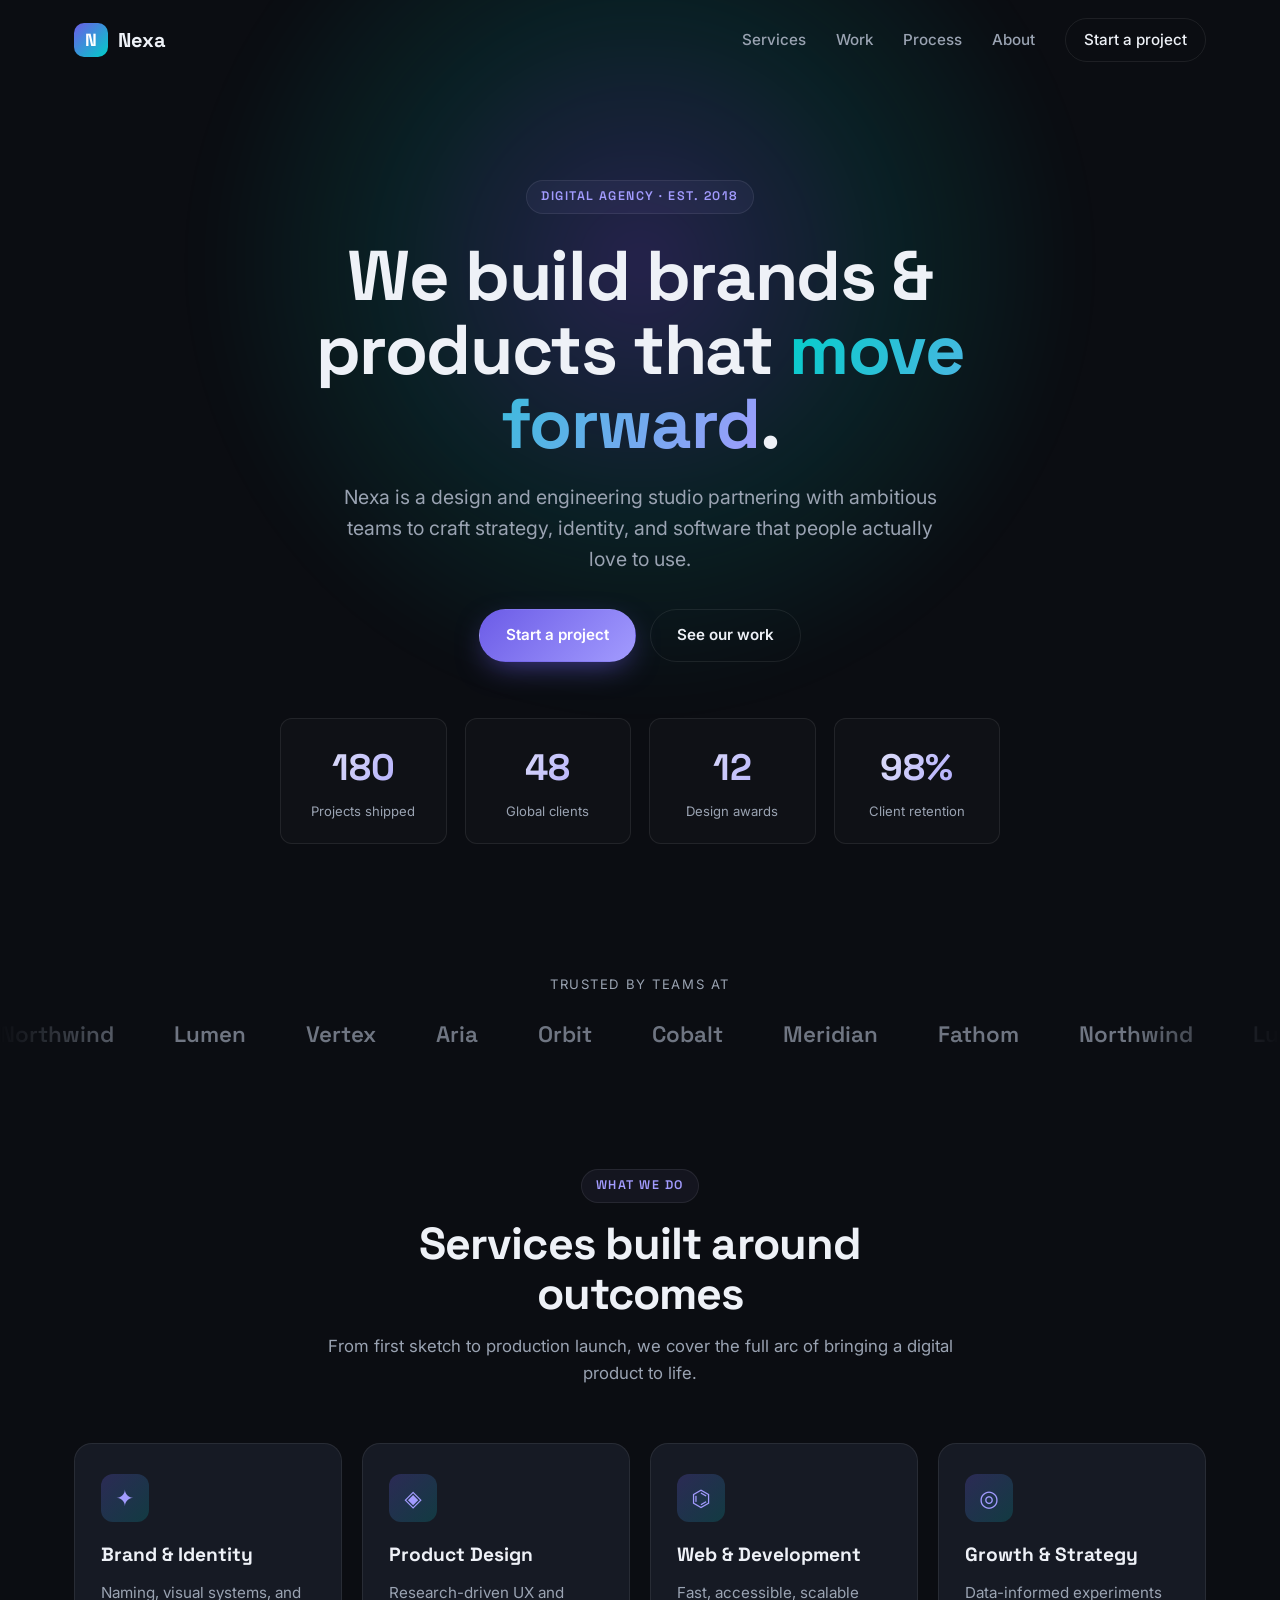
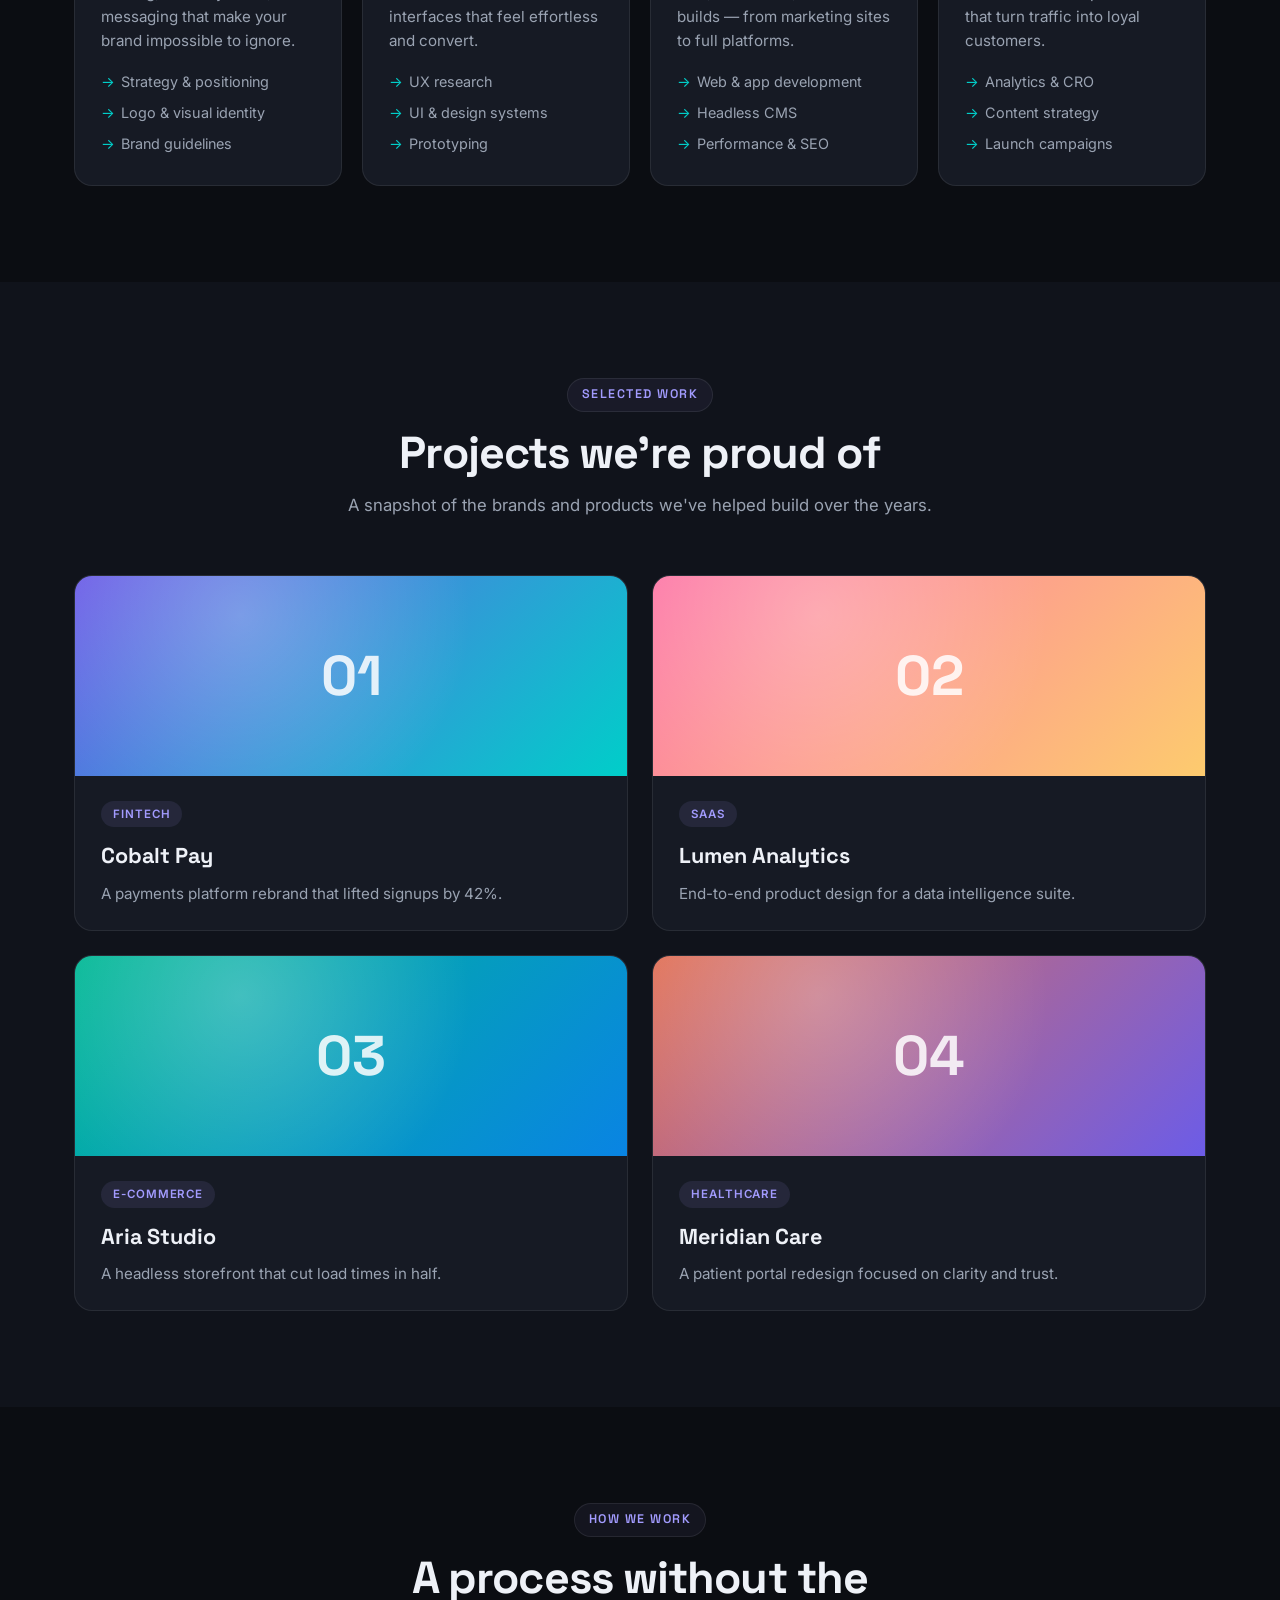
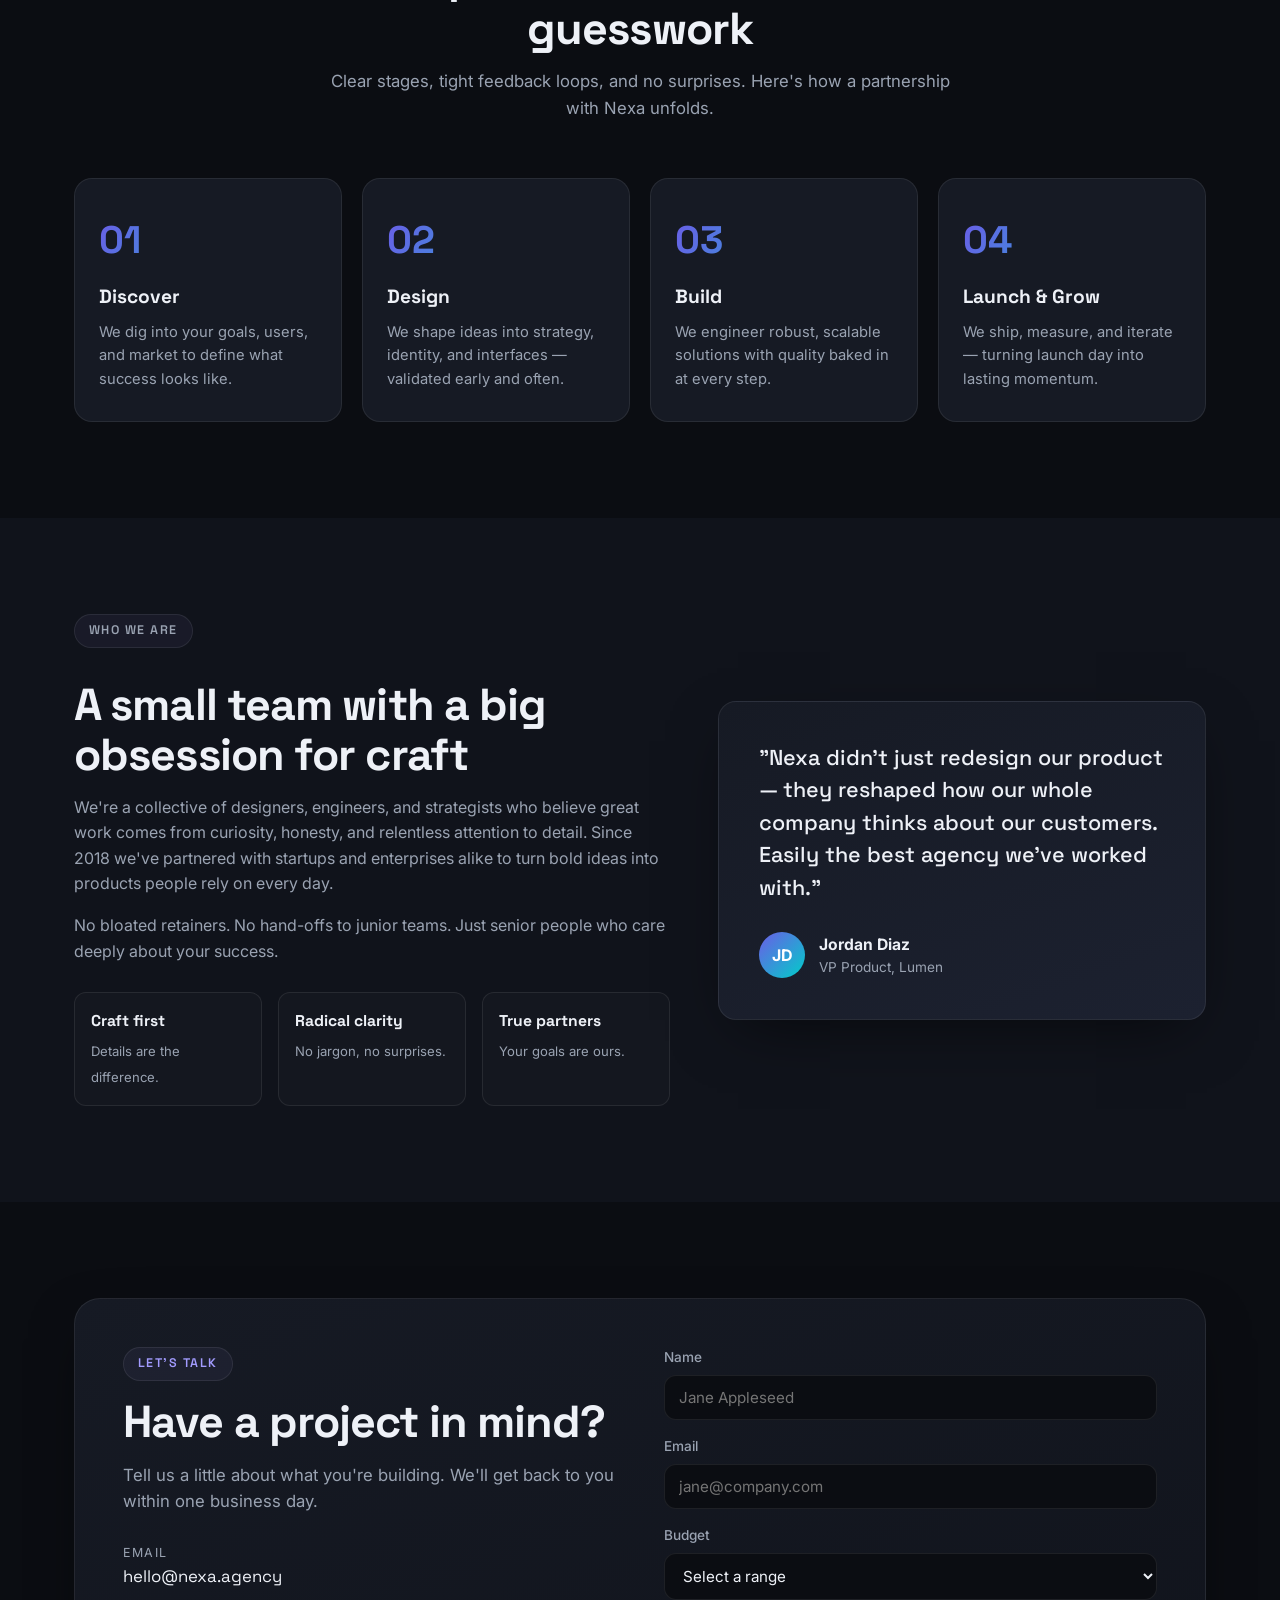
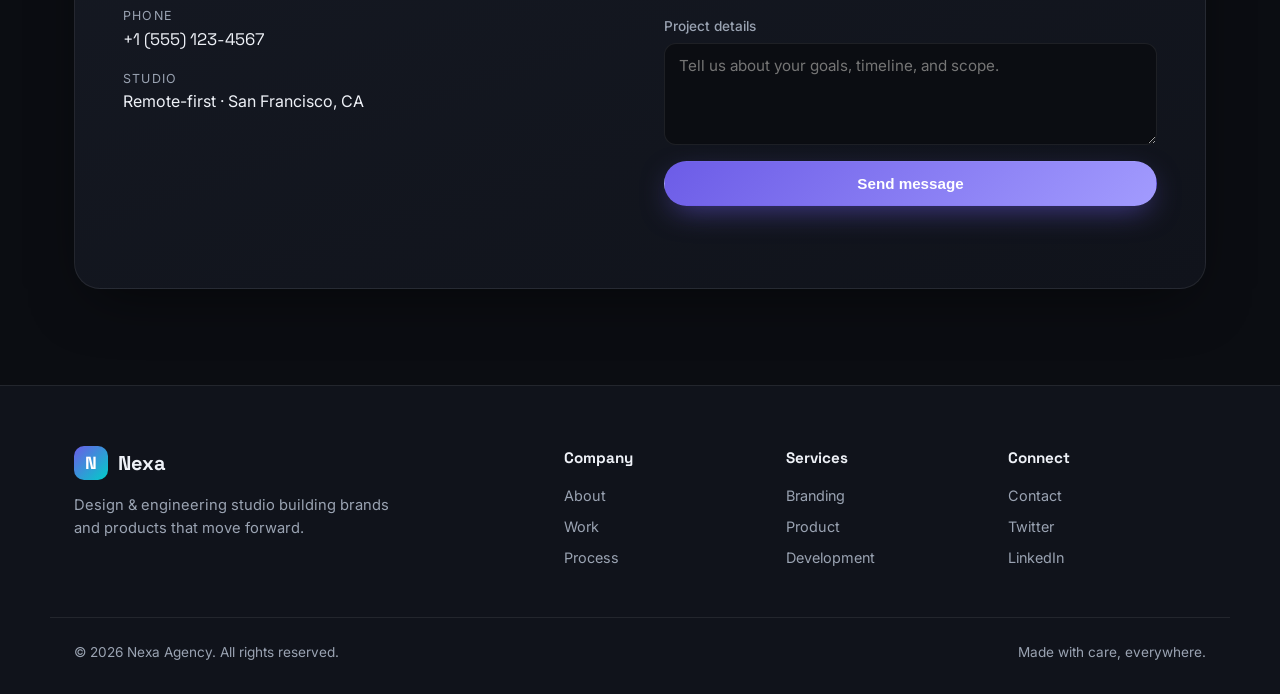
==== index.html @ 90393aa5 "Add Nexa agency website Build a responsive marketing site for Nexa, a design & engineering studio. S" ====
<!DOCTYPE html>
<html lang="en">
<head>
  <meta charset="UTF-8" />
  <meta name="viewport" content="width=device-width, initial-scale=1.0" />
  <meta name="description" content="Nexa is a digital agency crafting brands, products, and experiences that move businesses forward." />
  <meta name="theme-color" content="#0b0d12" />
  <title>Nexa — Digital Agency for Brands That Move Forward</title>
  <link rel="preconnect" href="https://fonts.googleapis.com" />
  <link rel="preconnect" href="https://fonts.gstatic.com" crossorigin />
  <link href="https://fonts.googleapis.com/css2?family=Inter:wght@400;500;600;700&family=Space+Grotesk:wght@500;600;700&display=swap" rel="stylesheet" />
  <link rel="stylesheet" href="styles.css" />
  <link rel="icon" href="data:image/svg+xml,%3Csvg xmlns='http://www.w3.org/2000/svg' viewBox='0 0 100 100'%3E%3Crect width='100' height='100' rx='22' fill='%236c5ce7'/%3E%3Cpath d='M28 72V28h9l26 30V28h9v44h-9L37 42v30z' fill='white'/%3E%3C/svg%3E" />
</head>
<body>
  <!-- Header -->
  <header class="site-header" id="header">
    <div class="container header-inner">
      <a href="#home" class="logo" aria-label="Nexa home">
        <span class="logo-mark">N</span>
        <span class="logo-text">Nexa</span>
      </a>
      <nav class="nav" id="nav">
        <a href="#services">Services</a>
        <a href="#work">Work</a>
        <a href="#process">Process</a>
        <a href="#about">About</a>
        <a href="#contact" class="nav-cta">Start a project</a>
      </nav>
      <button class="menu-toggle" id="menuToggle" aria-label="Toggle menu" aria-expanded="false">
        <span></span><span></span><span></span>
      </button>
    </div>
  </header>

  <main>
    <!-- Hero -->
    <section class="hero" id="home">
      <div class="hero-glow" aria-hidden="true"></div>
      <div class="container hero-inner">
        <p class="eyebrow reveal">Digital Agency · Est. 2018</p>
        <h1 class="hero-title reveal">
          We build brands &amp;<br />
          products that <span class="grad">move forward</span>.
        </h1>
        <p class="hero-sub reveal">
          Nexa is a design and engineering studio partnering with ambitious teams to
          craft strategy, identity, and software that people actually love to use.
        </p>
        <div class="hero-actions reveal">
          <a href="#contact" class="btn btn-primary">Start a project</a>
          <a href="#work" class="btn btn-ghost">See our work</a>
        </div>
        <div class="hero-stats reveal">
          <div class="stat"><span class="stat-num" data-count="180">0</span><span class="stat-label">Projects shipped</span></div>
          <div class="stat"><span class="stat-num" data-count="48">0</span><span class="stat-label">Global clients</span></div>
          <div class="stat"><span class="stat-num" data-count="12">0</span><span class="stat-label">Design awards</span></div>
          <div class="stat"><span class="stat-num" data-count="98" data-suffix="%">0</span><span class="stat-label">Client retention</span></div>
        </div>
      </div>
    </section>

    <!-- Logos / trust -->
    <section class="marquee-section" aria-label="Trusted by">
      <div class="container"><p class="marquee-label">Trusted by teams at</p></div>
      <div class="marquee">
        <div class="marquee-track">
          <span>Northwind</span><span>Lumen</span><span>Vertex</span><span>Aria</span>
          <span>Orbit</span><span>Cobalt</span><span>Meridian</span><span>Fathom</span>
          <span>Northwind</span><span>Lumen</span><span>Vertex</span><span>Aria</span>
          <span>Orbit</span><span>Cobalt</span><span>Meridian</span><span>Fathom</span>
        </div>
      </div>
    </section>

    <!-- Services -->
    <section class="section" id="services">
      <div class="container">
        <div class="section-head reveal">
          <p class="eyebrow">What we do</p>
          <h2 class="section-title">Services built around outcomes</h2>
          <p class="section-lead">From first sketch to production launch, we cover the full arc of bringing a digital product to life.</p>
        </div>
        <div class="cards">
          <article class="card reveal">
            <div class="card-icon">✦</div>
            <h3>Brand &amp; Identity</h3>
            <p>Naming, visual systems, and messaging that make your brand impossible to ignore.</p>
            <ul class="card-list"><li>Strategy &amp; positioning</li><li>Logo &amp; visual identity</li><li>Brand guidelines</li></ul>
          </article>
          <article class="card reveal">
            <div class="card-icon">◈</div>
            <h3>Product Design</h3>
            <p>Research-driven UX and interfaces that feel effortless and convert.</p>
            <ul class="card-list"><li>UX research</li><li>UI &amp; design systems</li><li>Prototyping</li></ul>
          </article>
          <article class="card reveal">
            <div class="card-icon">⌬</div>
            <h3>Web &amp; Development</h3>
            <p>Fast, accessible, scalable builds — from marketing sites to full platforms.</p>
            <ul class="card-list"><li>Web &amp; app development</li><li>Headless CMS</li><li>Performance &amp; SEO</li></ul>
          </article>
          <article class="card reveal">
            <div class="card-icon">◎</div>
            <h3>Growth &amp; Strategy</h3>
            <p>Data-informed experiments that turn traffic into loyal customers.</p>
            <ul class="card-list"><li>Analytics &amp; CRO</li><li>Content strategy</li><li>Launch campaigns</li></ul>
          </article>
        </div>
      </div>
    </section>

    <!-- Work -->
    <section class="section section-alt" id="work">
      <div class="container">
        <div class="section-head reveal">
          <p class="eyebrow">Selected work</p>
          <h2 class="section-title">Projects we're proud of</h2>
          <p class="section-lead">A snapshot of the brands and products we've helped build over the years.</p>
        </div>
        <div class="work-grid">
          <article class="work-item reveal" style="--c1:#6c5ce7;--c2:#00cec9">
            <div class="work-visual"><span>01</span></div>
            <div class="work-body">
              <span class="tag">Fintech</span>
              <h3>Cobalt Pay</h3>
              <p>A payments platform rebrand that lifted signups by 42%.</p>
            </div>
          </article>
          <article class="work-item reveal" style="--c1:#fd79a8;--c2:#fdcb6e">
            <div class="work-visual"><span>02</span></div>
            <div class="work-body">
              <span class="tag">SaaS</span>
              <h3>Lumen Analytics</h3>
              <p>End-to-end product design for a data intelligence suite.</p>
            </div>
          </article>
          <article class="work-item reveal" style="--c1:#00b894;--c2:#0984e3">
            <div class="work-visual"><span>03</span></div>
            <div class="work-body">
              <span class="tag">E-commerce</span>
              <h3>Aria Studio</h3>
              <p>A headless storefront that cut load times in half.</p>
            </div>
          </article>
          <article class="work-item reveal" style="--c1:#e17055;--c2:#6c5ce7">
            <div class="work-visual"><span>04</span></div>
            <div class="work-body">
              <span class="tag">Healthcare</span>
              <h3>Meridian Care</h3>
              <p>A patient portal redesign focused on clarity and trust.</p>
            </div>
          </article>
        </div>
      </div>
    </section>

    <!-- Process -->
    <section class="section" id="process">
      <div class="container">
        <div class="section-head reveal">
          <p class="eyebrow">How we work</p>
          <h2 class="section-title">A process without the guesswork</h2>
          <p class="section-lead">Clear stages, tight feedback loops, and no surprises. Here's how a partnership with Nexa unfolds.</p>
        </div>
        <div class="steps">
          <div class="step reveal"><span class="step-num">01</span><h3>Discover</h3><p>We dig into your goals, users, and market to define what success looks like.</p></div>
          <div class="step reveal"><span class="step-num">02</span><h3>Design</h3><p>We shape ideas into strategy, identity, and interfaces — validated early and often.</p></div>
          <div class="step reveal"><span class="step-num">03</span><h3>Build</h3><p>We engineer robust, scalable solutions with quality baked in at every step.</p></div>
          <div class="step reveal"><span class="step-num">04</span><h3>Launch &amp; Grow</h3><p>We ship, measure, and iterate — turning launch day into lasting momentum.</p></div>
        </div>
      </div>
    </section>

    <!-- About / Testimonial -->
    <section class="section section-alt" id="about">
      <div class="container about-grid">
        <div class="about-copy reveal">
          <p class="eyebrow">Who we are</p>
          <h2 class="section-title">A small team with a big obsession for craft</h2>
          <p>We're a collective of designers, engineers, and strategists who believe great work comes from curiosity, honesty, and relentless attention to detail. Since 2018 we've partnered with startups and enterprises alike to turn bold ideas into products people rely on every day.</p>
          <p>No bloated retainers. No hand-offs to junior teams. Just senior people who care deeply about your success.</p>
          <div class="about-values">
            <div class="value"><strong>Craft first</strong><span>Details are the difference.</span></div>
            <div class="value"><strong>Radical clarity</strong><span>No jargon, no surprises.</span></div>
            <div class="value"><strong>True partners</strong><span>Your goals are ours.</span></div>
          </div>
        </div>
        <figure class="testimonial reveal">
          <blockquote>"Nexa didn't just redesign our product — they reshaped how our whole company thinks about our customers. Easily the best agency we've worked with."</blockquote>
          <figcaption>
            <span class="avatar">JD</span>
            <span class="quote-meta"><strong>Jordan Diaz</strong><span>VP Product, Lumen</span></span>
          </figcaption>
        </figure>
      </div>
    </section>

    <!-- CTA / Contact -->
    <section class="section contact" id="contact">
      <div class="container">
        <div class="contact-card reveal">
          <div class="contact-copy">
            <p class="eyebrow">Let's talk</p>
            <h2 class="section-title">Have a project in mind?</h2>
            <p class="section-lead">Tell us a little about what you're building. We'll get back to you within one business day.</p>
            <ul class="contact-info">
              <li><span>Email</span><a href="mailto:hello@nexa.agency">hello@nexa.agency</a></li>
              <li><span>Phone</span><a href="tel:+15551234567">+1 (555) 123-4567</a></li>
              <li><span>Studio</span>Remote-first · San Francisco, CA</li>
            </ul>
          </div>
          <form class="contact-form" id="contactForm" novalidate>
            <div class="field">
              <label for="name">Name</label>
              <input type="text" id="name" name="name" required placeholder="Jane Appleseed" />
            </div>
            <div class="field">
              <label for="email">Email</label>
              <input type="email" id="email" name="email" required placeholder="jane@company.com" />
            </div>
            <div class="field">
              <label for="budget">Budget</label>
              <select id="budget" name="budget">
                <option value="">Select a range</option>
                <option>&lt; $10k</option>
                <option>$10k – $25k</option>
                <option>$25k – $50k</option>
                <option>$50k+</option>
              </select>
            </div>
            <div class="field">
              <label for="message">Project details</label>
              <textarea id="message" name="message" rows="4" required placeholder="Tell us about your goals, timeline, and scope."></textarea>
            </div>
            <button type="submit" class="btn btn-primary btn-block">Send message</button>
            <p class="form-note" id="formNote" role="status" aria-live="polite"></p>
          </form>
        </div>
      </div>
    </section>
  </main>

  <!-- Footer -->
  <footer class="site-footer">
    <div class="container footer-inner">
      <div class="footer-brand">
        <a href="#home" class="logo"><span class="logo-mark">N</span><span class="logo-text">Nexa</span></a>
        <p>Design &amp; engineering studio building brands and products that move forward.</p>
      </div>
      <div class="footer-cols">
        <div class="footer-col">
          <h4>Company</h4>
          <a href="#about">About</a><a href="#work">Work</a><a href="#process">Process</a>
        </div>
        <div class="footer-col">
          <h4>Services</h4>
          <a href="#services">Branding</a><a href="#services">Product</a><a href="#services">Development</a>
        </div>
        <div class="footer-col">
          <h4>Connect</h4>
          <a href="#contact">Contact</a><a href="#" aria-label="Twitter">Twitter</a><a href="#" aria-label="LinkedIn">LinkedIn</a>
        </div>
      </div>
    </div>
    <div class="container footer-bottom">
      <p>© <span id="year"></span> Nexa Agency. All rights reserved.</p>
      <p>Made with care, everywhere.</p>
    </div>
  </footer>

  <script src="script.js"></script>
</body>
</html>
---- styles.css ----
/* ===== Nexa Agency — styles ===== */
:root {
  --bg: #0b0d12;
  --bg-alt: #10131b;
  --surface: #161a24;
  --surface-2: #1c2130;
  --border: rgba(255, 255, 255, 0.08);
  --text: #eef1f7;
  --muted: #9aa3b2;
  --brand: #6c5ce7;
  --brand-2: #00cec9;
  --accent: #a29bfe;
  --radius: 18px;
  --radius-sm: 12px;
  --maxw: 1180px;
  --shadow: 0 20px 60px -20px rgba(0, 0, 0, 0.6);
  --font: "Inter", system-ui, -apple-system, Segoe UI, Roboto, sans-serif;
  --display: "Space Grotesk", var(--font);
}

* { box-sizing: border-box; margin: 0; padding: 0; }

html { scroll-behavior: smooth; }
@media (prefers-reduced-motion: reduce) { html { scroll-behavior: auto; } }

body {
  font-family: var(--font);
  background: var(--bg);
  color: var(--text);
  line-height: 1.6;
  -webkit-font-smoothing: antialiased;
  overflow-x: hidden;
}

.container { width: 100%; max-width: var(--maxw); margin: 0 auto; padding: 0 24px; }

a { color: inherit; text-decoration: none; }
img { max-width: 100%; display: block; }

/* ===== Buttons ===== */
.btn {
  display: inline-flex; align-items: center; justify-content: center; gap: 8px;
  font-weight: 600; font-size: 0.95rem; padding: 13px 26px; border-radius: 999px;
  border: 1px solid transparent; cursor: pointer; transition: transform .2s ease, box-shadow .2s ease, background .2s ease;
  white-space: nowrap;
}
.btn-primary { background: linear-gradient(135deg, var(--brand), var(--accent)); color: #fff; box-shadow: 0 10px 30px -8px rgba(108, 92, 231, 0.6); }
.btn-primary:hover { transform: translateY(-2px); box-shadow: 0 16px 40px -10px rgba(108, 92, 231, 0.7); }
.btn-ghost { background: transparent; color: var(--text); border-color: var(--border); }
.btn-ghost:hover { background: rgba(255,255,255,0.05); transform: translateY(-2px); }
.btn-block { width: 100%; }

/* ===== Header ===== */
.site-header {
  position: fixed; top: 0; left: 0; right: 0; z-index: 100;
  padding: 18px 0; transition: background .3s ease, padding .3s ease, border-color .3s ease;
  border-bottom: 1px solid transparent;
}
.site-header.scrolled {
  background: rgba(11, 13, 18, 0.8); backdrop-filter: blur(14px);
  border-bottom-color: var(--border); padding: 12px 0;
}
.header-inner { display: flex; align-items: center; justify-content: space-between; }
.logo { display: inline-flex; align-items: center; gap: 10px; font-family: var(--display); font-weight: 700; font-size: 1.25rem; }
.logo-mark {
  width: 34px; height: 34px; display: grid; place-items: center; border-radius: 10px;
  background: linear-gradient(135deg, var(--brand), var(--brand-2)); color: #fff; font-size: 1.1rem;
}
.nav { display: flex; align-items: center; gap: 30px; }
.nav a { color: var(--muted); font-weight: 500; font-size: 0.95rem; transition: color .2s ease; }
.nav a:hover { color: var(--text); }
.nav-cta {
  color: var(--text) !important; border: 1px solid var(--border); padding: 9px 18px; border-radius: 999px;
  transition: background .2s ease, border-color .2s ease;
}
.nav-cta:hover { background: rgba(255,255,255,0.06); border-color: rgba(255,255,255,0.2); }

.menu-toggle { display: none; flex-direction: column; gap: 5px; background: none; border: 0; cursor: pointer; padding: 8px; }
.menu-toggle span { width: 24px; height: 2px; background: var(--text); border-radius: 2px; transition: transform .3s ease, opacity .3s ease; }
.menu-toggle.open span:nth-child(1) { transform: translateY(7px) rotate(45deg); }
.menu-toggle.open span:nth-child(2) { opacity: 0; }
.menu-toggle.open span:nth-child(3) { transform: translateY(-7px) rotate(-45deg); }

/* ===== Hero ===== */
.hero { position: relative; padding: 180px 0 90px; text-align: center; overflow: hidden; }
.hero-glow {
  position: absolute; top: -20%; left: 50%; transform: translateX(-50%);
  width: 900px; height: 900px; max-width: 120vw;
  background: radial-gradient(circle at center, rgba(108,92,231,0.28), rgba(0,206,201,0.10) 40%, transparent 70%);
  filter: blur(20px); z-index: 0; pointer-events: none;
}
.hero-inner { position: relative; z-index: 1; max-width: 860px; margin: 0 auto; }
.eyebrow {
  display: inline-block; font-family: var(--display); font-weight: 600; letter-spacing: .12em;
  text-transform: uppercase; font-size: 0.78rem; color: var(--accent);
  padding: 6px 14px; border: 1px solid var(--border); border-radius: 999px; background: rgba(162,155,254,0.06);
}
.hero-title { font-family: var(--display); font-weight: 700; font-size: clamp(2.4rem, 6vw, 4.4rem); line-height: 1.05; margin: 26px 0 20px; letter-spacing: -0.02em; }
.grad { background: linear-gradient(120deg, var(--brand-2), var(--accent)); -webkit-background-clip: text; background-clip: text; -webkit-text-fill-color: transparent; }
.hero-sub { font-size: clamp(1.02rem, 2.2vw, 1.22rem); color: var(--muted); max-width: 620px; margin: 0 auto; }
.hero-actions { display: flex; gap: 14px; justify-content: center; flex-wrap: wrap; margin: 34px 0 56px; }

.hero-stats { display: grid; grid-template-columns: repeat(4, 1fr); gap: 18px; max-width: 720px; margin: 0 auto; }
.stat { padding: 20px 12px; border: 1px solid var(--border); border-radius: var(--radius-sm); background: rgba(255,255,255,0.02); }
.stat-num { display: block; font-family: var(--display); font-weight: 700; font-size: clamp(1.6rem, 4vw, 2.3rem); background: linear-gradient(120deg, var(--text), var(--accent)); -webkit-background-clip: text; background-clip: text; -webkit-text-fill-color: transparent; }
.stat-label { font-size: 0.82rem; color: var(--muted); }

/* ===== Marquee ===== */
.marquee-section { padding: 40px 0 20px; }
.marquee-label { text-align: center; color: var(--muted); font-size: 0.82rem; letter-spacing: .12em; text-transform: uppercase; margin-bottom: 22px; }
.marquee { position: relative; overflow: hidden; -webkit-mask-image: linear-gradient(90deg, transparent, #000 12%, #000 88%, transparent); mask-image: linear-gradient(90deg, transparent, #000 12%, #000 88%, transparent); }
.marquee-track { display: flex; gap: 60px; width: max-content; animation: scroll 32s linear infinite; }
.marquee-track span { font-family: var(--display); font-weight: 600; font-size: 1.4rem; color: var(--muted); opacity: 0.7; white-space: nowrap; }
@keyframes scroll { to { transform: translateX(-50%); } }
@media (prefers-reduced-motion: reduce) { .marquee-track { animation: none; } }

/* ===== Sections ===== */
.section { padding: 96px 0; }
.section-alt { background: var(--bg-alt); }
.section-head { max-width: 640px; margin: 0 auto 56px; text-align: center; }
.section-title { font-family: var(--display); font-weight: 700; font-size: clamp(1.8rem, 4vw, 2.8rem); line-height: 1.12; letter-spacing: -0.02em; margin: 16px 0 14px; }
.section-lead { color: var(--muted); font-size: 1.05rem; }

/* ===== Service cards ===== */
.cards { display: grid; grid-template-columns: repeat(4, 1fr); gap: 20px; }
.card {
  background: var(--surface); border: 1px solid var(--border); border-radius: var(--radius);
  padding: 30px 26px; transition: transform .3s ease, border-color .3s ease, background .3s ease;
}
.card:hover { transform: translateY(-6px); border-color: rgba(162,155,254,0.4); background: var(--surface-2); }
.card-icon { width: 48px; height: 48px; display: grid; place-items: center; border-radius: 12px; font-size: 1.4rem; background: linear-gradient(135deg, rgba(108,92,231,0.25), rgba(0,206,201,0.18)); color: var(--accent); margin-bottom: 18px; }
.card h3 { font-family: var(--display); font-size: 1.2rem; margin-bottom: 10px; }
.card p { color: var(--muted); font-size: 0.95rem; margin-bottom: 16px; }
.card-list { list-style: none; display: flex; flex-direction: column; gap: 8px; }
.card-list li { position: relative; padding-left: 20px; font-size: 0.9rem; color: var(--muted); }
.card-list li::before { content: "→"; position: absolute; left: 0; color: var(--brand-2); }

/* ===== Work ===== */
.work-grid { display: grid; grid-template-columns: repeat(2, 1fr); gap: 24px; }
.work-item { border: 1px solid var(--border); border-radius: var(--radius); overflow: hidden; background: var(--surface); transition: transform .3s ease, border-color .3s ease; }
.work-item:hover { transform: translateY(-6px); border-color: rgba(255,255,255,0.18); }
.work-visual { height: 200px; display: grid; place-items: center; background: linear-gradient(135deg, var(--c1), var(--c2)); position: relative; }
.work-visual span { font-family: var(--display); font-weight: 700; font-size: 3.5rem; color: rgba(255,255,255,0.85); }
.work-visual::after { content: ""; position: absolute; inset: 0; background: radial-gradient(circle at 30% 20%, rgba(255,255,255,0.25), transparent 55%); }
.work-body { padding: 24px 26px; }
.tag { display: inline-block; font-size: 0.72rem; font-weight: 600; letter-spacing: .08em; text-transform: uppercase; color: var(--accent); background: rgba(162,155,254,0.1); padding: 4px 12px; border-radius: 999px; margin-bottom: 12px; }
.work-body h3 { font-family: var(--display); font-size: 1.35rem; margin-bottom: 8px; }
.work-body p { color: var(--muted); font-size: 0.95rem; }

/* ===== Process steps ===== */
.steps { display: grid; grid-template-columns: repeat(4, 1fr); gap: 20px; }
.step { position: relative; padding: 30px 24px; border: 1px solid var(--border); border-radius: var(--radius); background: var(--surface); }
.step-num { font-family: var(--display); font-weight: 700; font-size: 2.4rem; background: linear-gradient(120deg, var(--brand), var(--brand-2)); -webkit-background-clip: text; background-clip: text; -webkit-text-fill-color: transparent; display: block; margin-bottom: 12px; }
.step h3 { font-family: var(--display); font-size: 1.2rem; margin-bottom: 8px; }
.step p { color: var(--muted); font-size: 0.92rem; }

/* ===== About ===== */
.about-grid { display: grid; grid-template-columns: 1.1fr 0.9fr; gap: 48px; align-items: center; }
.about-copy .section-title { text-align: left; }
.about-copy p { color: var(--muted); margin-bottom: 16px; }
.about-values { display: grid; grid-template-columns: repeat(3, 1fr); gap: 16px; margin-top: 28px; }
.value { padding: 16px; border: 1px solid var(--border); border-radius: var(--radius-sm); background: rgba(255,255,255,0.02); }
.value strong { display: block; font-family: var(--display); font-size: 0.98rem; margin-bottom: 4px; }
.value span { font-size: 0.82rem; color: var(--muted); }

.testimonial { padding: 40px; border: 1px solid var(--border); border-radius: var(--radius); background: linear-gradient(160deg, var(--surface), var(--surface-2)); box-shadow: var(--shadow); }
.testimonial blockquote { font-family: var(--display); font-size: 1.35rem; line-height: 1.5; font-weight: 500; margin-bottom: 28px; }
.testimonial figcaption { display: flex; align-items: center; gap: 14px; }
.avatar { width: 46px; height: 46px; border-radius: 50%; display: grid; place-items: center; font-weight: 700; background: linear-gradient(135deg, var(--brand), var(--brand-2)); color: #fff; }
.quote-meta { display: flex; flex-direction: column; }
.quote-meta strong { font-size: 0.98rem; }
.quote-meta span { color: var(--muted); font-size: 0.85rem; }

/* ===== Contact ===== */
.contact-card { display: grid; grid-template-columns: 1fr 1fr; gap: 48px; padding: 48px; border: 1px solid var(--border); border-radius: 26px; background: linear-gradient(160deg, var(--surface), var(--bg-alt)); box-shadow: var(--shadow); }
.contact-copy .section-title { text-align: left; }
.contact-info { list-style: none; margin-top: 28px; display: flex; flex-direction: column; gap: 16px; }
.contact-info li { display: flex; flex-direction: column; }
.contact-info span { font-size: 0.78rem; letter-spacing: .1em; text-transform: uppercase; color: var(--muted); }
.contact-info a { font-family: var(--display); font-size: 1.05rem; color: var(--text); }
.contact-info a:hover { color: var(--accent); }

.contact-form { display: flex; flex-direction: column; gap: 16px; }
.field { display: flex; flex-direction: column; gap: 6px; }
.field label { font-size: 0.85rem; font-weight: 500; color: var(--muted); }
.field input, .field select, .field textarea {
  background: var(--bg); border: 1px solid var(--border); border-radius: var(--radius-sm);
  padding: 12px 14px; color: var(--text); font-family: inherit; font-size: 0.95rem; transition: border-color .2s ease, box-shadow .2s ease;
}
.field input:focus, .field select:focus, .field textarea:focus { outline: none; border-color: var(--brand); box-shadow: 0 0 0 3px rgba(108,92,231,0.2); }
.field textarea { resize: vertical; }
.field.invalid input, .field.invalid textarea { border-color: #ff6b6b; }
.form-note { font-size: 0.9rem; min-height: 1.2em; }
.form-note.success { color: var(--brand-2); }
.form-note.error { color: #ff6b6b; }

/* ===== Footer ===== */
.site-footer { border-top: 1px solid var(--border); padding: 60px 0 30px; background: var(--bg-alt); }
.footer-inner { display: grid; grid-template-columns: 1.4fr 2fr; gap: 40px; padding-bottom: 40px; }
.footer-brand p { color: var(--muted); font-size: 0.92rem; margin-top: 14px; max-width: 320px; }
.footer-cols { display: grid; grid-template-columns: repeat(3, 1fr); gap: 24px; }
.footer-col h4 { font-family: var(--display); font-size: 0.95rem; margin-bottom: 14px; }
.footer-col a { display: block; color: var(--muted); font-size: 0.9rem; margin-bottom: 8px; transition: color .2s ease; }
.footer-col a:hover { color: var(--text); }
.footer-bottom { display: flex; justify-content: space-between; padding-top: 24px; border-top: 1px solid var(--border); color: var(--muted); font-size: 0.85rem; flex-wrap: wrap; gap: 8px; }

/* ===== Reveal animations ===== */
.reveal { opacity: 0; transform: translateY(24px); transition: opacity .7s ease, transform .7s ease; }
.reveal.visible { opacity: 1; transform: none; }
@media (prefers-reduced-motion: reduce) { .reveal { opacity: 1 !important; transform: none !important; transition: none; } }

/* ===== Responsive ===== */
@media (max-width: 960px) {
  .cards { grid-template-columns: repeat(2, 1fr); }
  .steps { grid-template-columns: repeat(2, 1fr); }
  .about-grid { grid-template-columns: 1fr; }
  .footer-inner { grid-template-columns: 1fr; }
}
@media (max-width: 760px) {
  .nav {
    position: fixed; top: 0; right: 0; height: 100vh; width: min(80vw, 320px);
    flex-direction: column; align-items: flex-start; justify-content: center; gap: 26px;
    background: var(--surface); padding: 40px; transform: translateX(100%); transition: transform .35s ease;
    border-left: 1px solid var(--border); z-index: 90;
  }
  .nav.open { transform: translateX(0); }
  .nav a { font-size: 1.1rem; }
  .menu-toggle { display: flex; z-index: 95; }
  .hero { padding: 140px 0 70px; }
  .hero-stats { grid-template-columns: repeat(2, 1fr); }
  .work-grid { grid-template-columns: 1fr; }
  .contact-card { grid-template-columns: 1fr; padding: 32px 24px; }
  .section { padding: 72px 0; }
}
@media (max-width: 480px) {
  .cards { grid-template-columns: 1fr; }
  .steps { grid-template-columns: 1fr; }
  .about-values { grid-template-columns: 1fr; }
  .footer-cols { grid-template-columns: 1fr; }
}
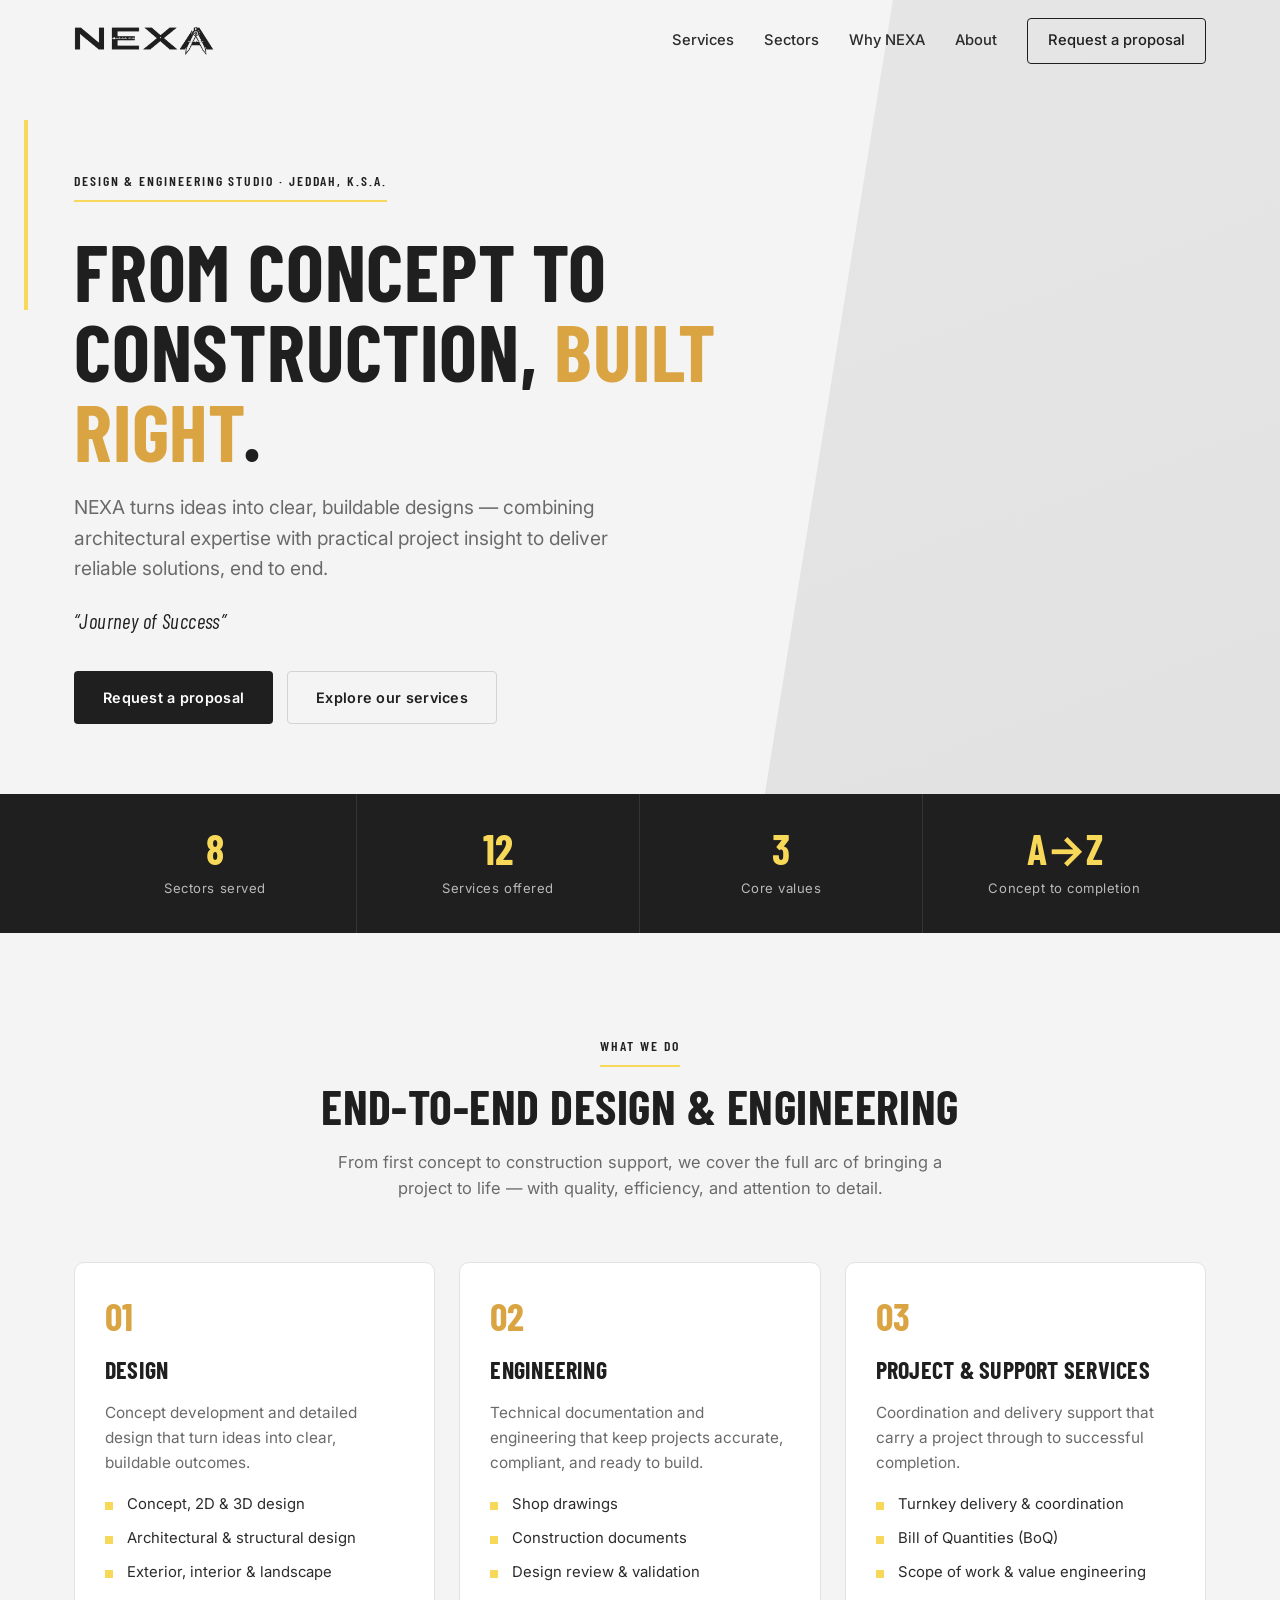
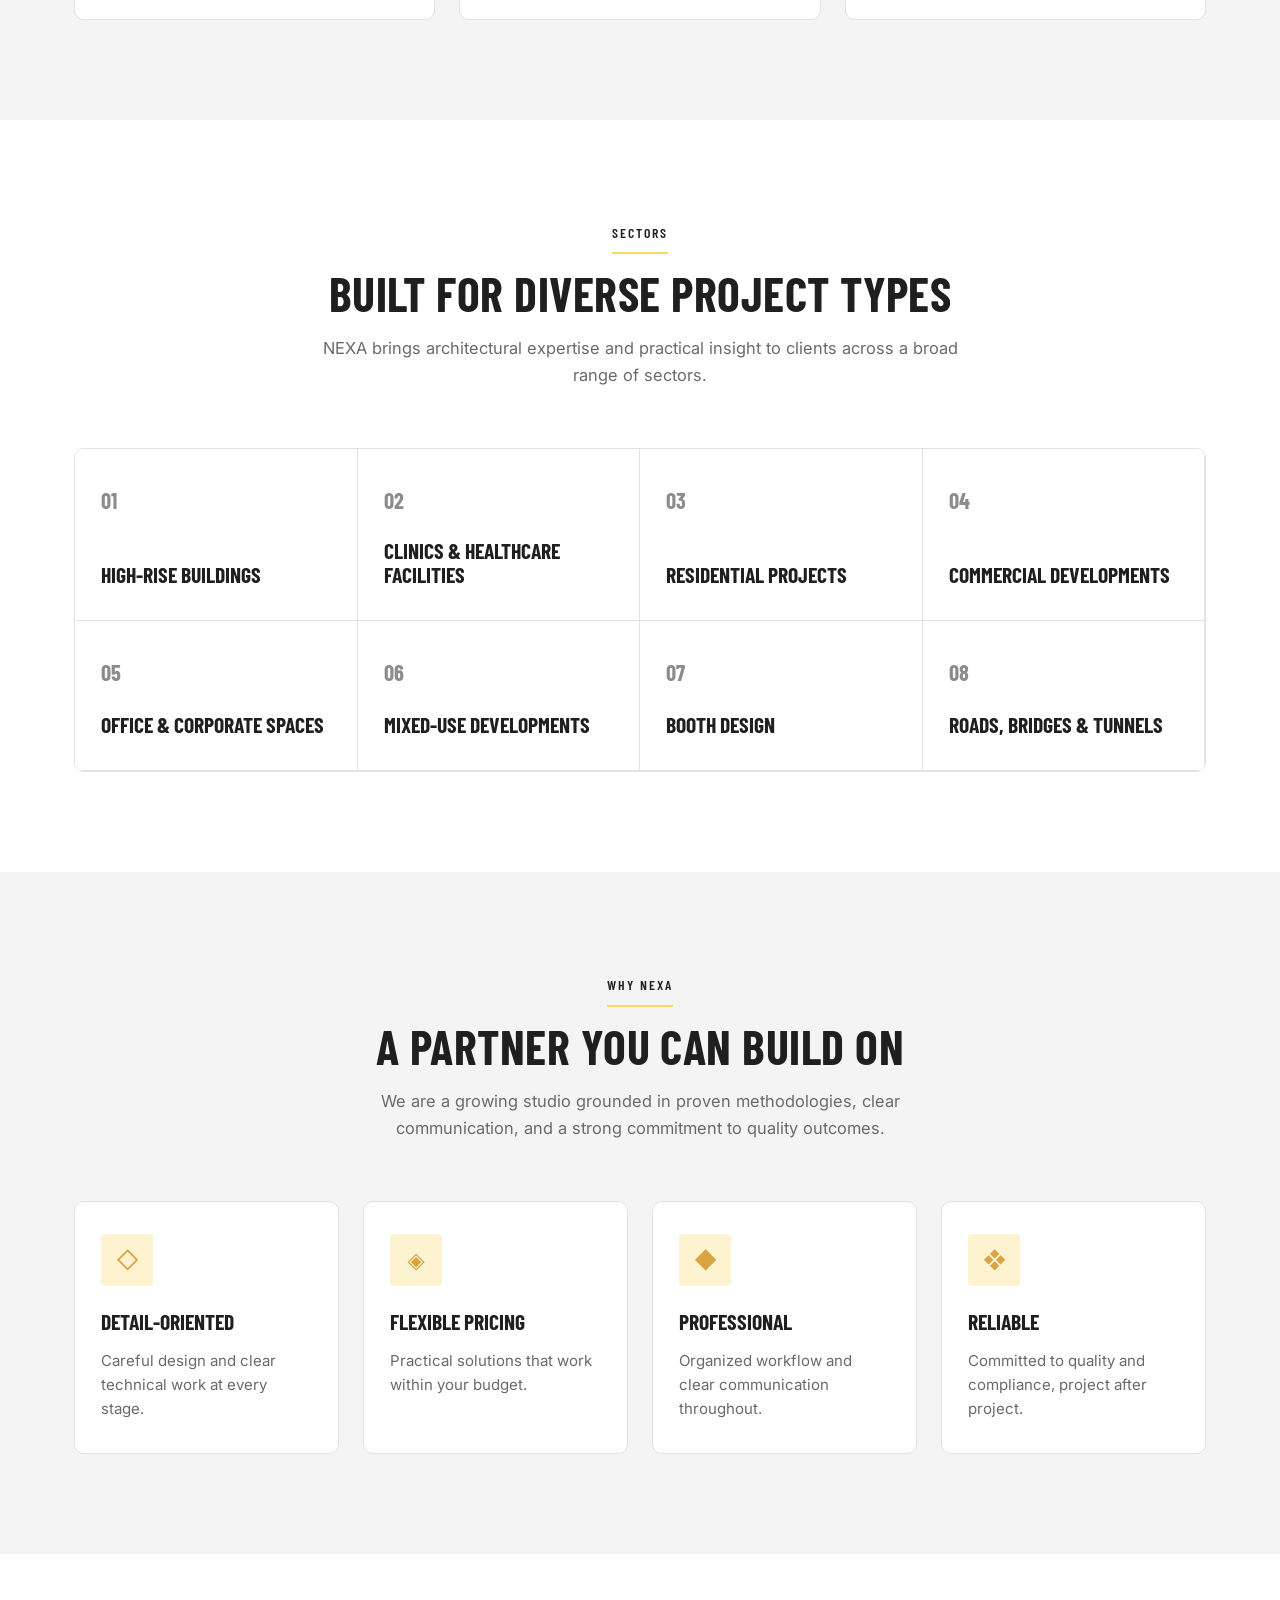
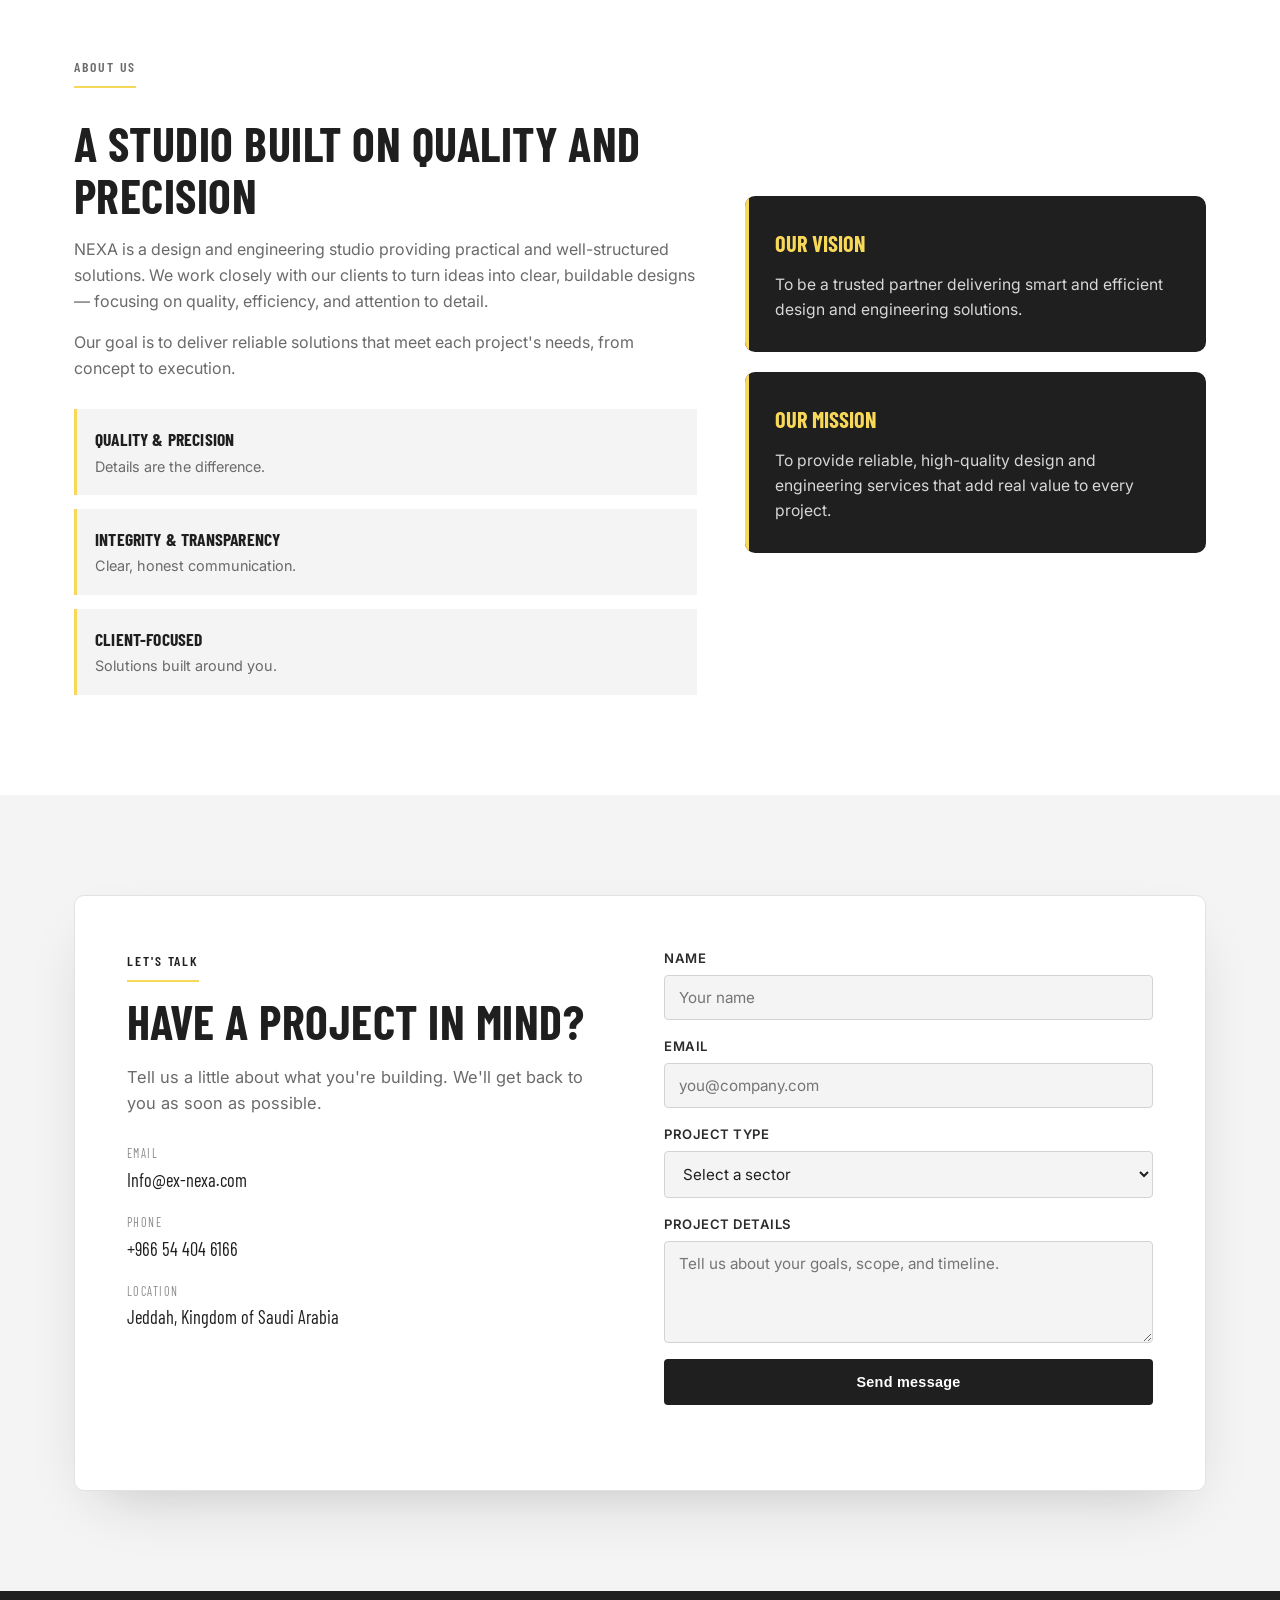
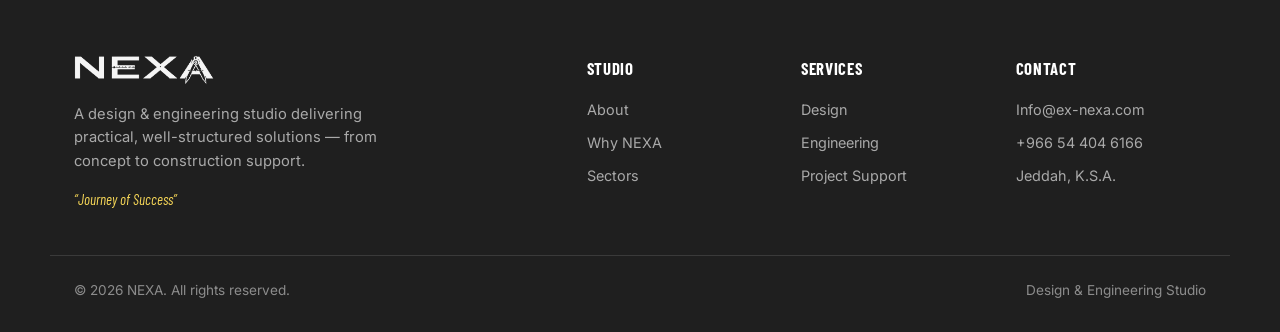
==== commit 4d22d486: "Rebrand site to real NEXA design & engineering studio Adjust branding and colors to match the offici" ====
--- a/index.html
+++ b/index.html
@@ -3,29 +3,28 @@
 <head>
   <meta charset="UTF-8" />
   <meta name="viewport" content="width=device-width, initial-scale=1.0" />
-  <meta name="description" content="Nexa is a digital agency crafting brands, products, and experiences that move businesses forward." />
-  <meta name="theme-color" content="#0b0d12" />
-  <title>Nexa — Digital Agency for Brands That Move Forward</title>
+  <meta name="description" content="NEXA is a design and engineering studio delivering practical, well-structured solutions — from concept to construction support. Based in Jeddah, K.S.A." />
+  <meta name="theme-color" content="#1f1f1f" />
+  <title>NEXA — Design &amp; Engineering Studio</title>
   <link rel="preconnect" href="https://fonts.googleapis.com" />
   <link rel="preconnect" href="https://fonts.gstatic.com" crossorigin />
-  <link href="https://fonts.googleapis.com/css2?family=Inter:wght@400;500;600;700&family=Space+Grotesk:wght@500;600;700&display=swap" rel="stylesheet" />
+  <link href="https://fonts.googleapis.com/css2?family=Inter:wght@400;500;600;700&family=Barlow+Condensed:wght@500;600;700&display=swap" rel="stylesheet" />
   <link rel="stylesheet" href="styles.css" />
-  <link rel="icon" href="data:image/svg+xml,%3Csvg xmlns='http://www.w3.org/2000/svg' viewBox='0 0 100 100'%3E%3Crect width='100' height='100' rx='22' fill='%236c5ce7'/%3E%3Cpath d='M28 72V28h9l26 30V28h9v44h-9L37 42v30z' fill='white'/%3E%3C/svg%3E" />
+  <link rel="icon" href="assets/favicon.png" />
 </head>
 <body>
   <!-- Header -->
   <header class="site-header" id="header">
     <div class="container header-inner">
-      <a href="#home" class="logo" aria-label="Nexa home">
-        <span class="logo-mark">N</span>
-        <span class="logo-text">Nexa</span>
+      <a href="#home" class="logo" aria-label="NEXA home">
+        <img src="assets/nexa-logo-dark.png" alt="NEXA" class="logo-img" />
       </a>
       <nav class="nav" id="nav">
         <a href="#services">Services</a>
-        <a href="#work">Work</a>
-        <a href="#process">Process</a>
+        <a href="#sectors">Sectors</a>
+        <a href="#why">Why NEXA</a>
         <a href="#about">About</a>
-        <a href="#contact" class="nav-cta">Start a project</a>
+        <a href="#contact" class="nav-cta">Request a proposal</a>
       </nav>
       <button class="menu-toggle" id="menuToggle" aria-label="Toggle menu" aria-expanded="false">
         <span></span><span></span><span></span>
@@ -36,39 +35,33 @@
   <main>
     <!-- Hero -->
     <section class="hero" id="home">
-      <div class="hero-glow" aria-hidden="true"></div>
       <div class="container hero-inner">
-        <p class="eyebrow reveal">Digital Agency · Est. 2018</p>
-        <h1 class="hero-title reveal">
-          We build brands &amp;<br />
-          products that <span class="grad">move forward</span>.
-        </h1>
-        <p class="hero-sub reveal">
-          Nexa is a design and engineering studio partnering with ambitious teams to
-          craft strategy, identity, and software that people actually love to use.
-        </p>
-        <div class="hero-actions reveal">
-          <a href="#contact" class="btn btn-primary">Start a project</a>
-          <a href="#work" class="btn btn-ghost">See our work</a>
-        </div>
-        <div class="hero-stats reveal">
-          <div class="stat"><span class="stat-num" data-count="180">0</span><span class="stat-label">Projects shipped</span></div>
-          <div class="stat"><span class="stat-num" data-count="48">0</span><span class="stat-label">Global clients</span></div>
-          <div class="stat"><span class="stat-num" data-count="12">0</span><span class="stat-label">Design awards</span></div>
-          <div class="stat"><span class="stat-num" data-count="98" data-suffix="%">0</span><span class="stat-label">Client retention</span></div>
-        </div>
-      </div>
-    </section>
-
-    <!-- Logos / trust -->
-    <section class="marquee-section" aria-label="Trusted by">
-      <div class="container"><p class="marquee-label">Trusted by teams at</p></div>
-      <div class="marquee">
-        <div class="marquee-track">
-          <span>Northwind</span><span>Lumen</span><span>Vertex</span><span>Aria</span>
-          <span>Orbit</span><span>Cobalt</span><span>Meridian</span><span>Fathom</span>
-          <span>Northwind</span><span>Lumen</span><span>Vertex</span><span>Aria</span>
-          <span>Orbit</span><span>Cobalt</span><span>Meridian</span><span>Fathom</span>
+        <div class="hero-copy">
+          <p class="eyebrow reveal">Design &amp; Engineering Studio · Jeddah, K.S.A.</p>
+          <h1 class="hero-title reveal">
+            From concept to<br />
+            construction, <span class="gold">built right</span>.
+          </h1>
+          <p class="hero-sub reveal">
+            NEXA turns ideas into clear, buildable designs — combining architectural
+            expertise with practical project insight to deliver reliable solutions,
+            end to end.
+          </p>
+          <p class="hero-tagline reveal">“Journey of Success”</p>
+          <div class="hero-actions reveal">
+            <a href="#contact" class="btn btn-primary">Request a proposal</a>
+            <a href="#services" class="btn btn-ghost">Explore our services</a>
+          </div>
+        </div>
+      </div>
+      <div class="hero-stats-wrap">
+        <div class="container">
+          <div class="hero-stats reveal">
+            <div class="stat"><span class="stat-num" data-count="8">0</span><span class="stat-label">Sectors served</span></div>
+            <div class="stat"><span class="stat-num" data-count="12">0</span><span class="stat-label">Services offered</span></div>
+            <div class="stat"><span class="stat-num" data-count="3">0</span><span class="stat-label">Core values</span></div>
+            <div class="stat"><span class="stat-num">A→Z</span><span class="stat-label">Concept to completion</span></div>
+          </div>
         </div>
       </div>
     </section>
@@ -78,160 +71,166 @@
       <div class="container">
         <div class="section-head reveal">
           <p class="eyebrow">What we do</p>
-          <h2 class="section-title">Services built around outcomes</h2>
-          <p class="section-lead">From first sketch to production launch, we cover the full arc of bringing a digital product to life.</p>
+          <h2 class="section-title">End-to-end design &amp; engineering</h2>
+          <p class="section-lead">From first concept to construction support, we cover the full arc of bringing a project to life — with quality, efficiency, and attention to detail.</p>
         </div>
         <div class="cards">
           <article class="card reveal">
-            <div class="card-icon">✦</div>
-            <h3>Brand &amp; Identity</h3>
-            <p>Naming, visual systems, and messaging that make your brand impossible to ignore.</p>
-            <ul class="card-list"><li>Strategy &amp; positioning</li><li>Logo &amp; visual identity</li><li>Brand guidelines</li></ul>
+            <div class="card-num">01</div>
+            <h3>Design</h3>
+            <p>Concept development and detailed design that turn ideas into clear, buildable outcomes.</p>
+            <ul class="card-list">
+              <li>Concept, 2D &amp; 3D design</li>
+              <li>Architectural &amp; structural design</li>
+              <li>Exterior, interior &amp; landscape</li>
+            </ul>
           </article>
           <article class="card reveal">
-            <div class="card-icon">◈</div>
-            <h3>Product Design</h3>
-            <p>Research-driven UX and interfaces that feel effortless and convert.</p>
-            <ul class="card-list"><li>UX research</li><li>UI &amp; design systems</li><li>Prototyping</li></ul>
+            <div class="card-num">02</div>
+            <h3>Engineering</h3>
+            <p>Technical documentation and engineering that keep projects accurate, compliant, and ready to build.</p>
+            <ul class="card-list">
+              <li>Shop drawings</li>
+              <li>Construction documents</li>
+              <li>Design review &amp; validation</li>
+            </ul>
           </article>
           <article class="card reveal">
-            <div class="card-icon">⌬</div>
-            <h3>Web &amp; Development</h3>
-            <p>Fast, accessible, scalable builds — from marketing sites to full platforms.</p>
-            <ul class="card-list"><li>Web &amp; app development</li><li>Headless CMS</li><li>Performance &amp; SEO</li></ul>
-          </article>
-          <article class="card reveal">
-            <div class="card-icon">◎</div>
-            <h3>Growth &amp; Strategy</h3>
-            <p>Data-informed experiments that turn traffic into loyal customers.</p>
-            <ul class="card-list"><li>Analytics &amp; CRO</li><li>Content strategy</li><li>Launch campaigns</li></ul>
-          </article>
-        </div>
-      </div>
-    </section>
-
-    <!-- Work -->
-    <section class="section section-alt" id="work">
+            <div class="card-num">03</div>
+            <h3>Project &amp; Support Services</h3>
+            <p>Coordination and delivery support that carry a project through to successful completion.</p>
+            <ul class="card-list">
+              <li>Turnkey delivery &amp; coordination</li>
+              <li>Bill of Quantities (BoQ)</li>
+              <li>Scope of work &amp; value engineering</li>
+            </ul>
+          </article>
+        </div>
+      </div>
+    </section>
+
+    <!-- Sectors -->
+    <section class="section section-alt" id="sectors">
       <div class="container">
         <div class="section-head reveal">
-          <p class="eyebrow">Selected work</p>
-          <h2 class="section-title">Projects we're proud of</h2>
-          <p class="section-lead">A snapshot of the brands and products we've helped build over the years.</p>
-        </div>
-        <div class="work-grid">
-          <article class="work-item reveal" style="--c1:#6c5ce7;--c2:#00cec9">
-            <div class="work-visual"><span>01</span></div>
-            <div class="work-body">
-              <span class="tag">Fintech</span>
-              <h3>Cobalt Pay</h3>
-              <p>A payments platform rebrand that lifted signups by 42%.</p>
-            </div>
-          </article>
-          <article class="work-item reveal" style="--c1:#fd79a8;--c2:#fdcb6e">
-            <div class="work-visual"><span>02</span></div>
-            <div class="work-body">
-              <span class="tag">SaaS</span>
-              <h3>Lumen Analytics</h3>
-              <p>End-to-end product design for a data intelligence suite.</p>
-            </div>
-          </article>
-          <article class="work-item reveal" style="--c1:#00b894;--c2:#0984e3">
-            <div class="work-visual"><span>03</span></div>
-            <div class="work-body">
-              <span class="tag">E-commerce</span>
-              <h3>Aria Studio</h3>
-              <p>A headless storefront that cut load times in half.</p>
-            </div>
-          </article>
-          <article class="work-item reveal" style="--c1:#e17055;--c2:#6c5ce7">
-            <div class="work-visual"><span>04</span></div>
-            <div class="work-body">
-              <span class="tag">Healthcare</span>
-              <h3>Meridian Care</h3>
-              <p>A patient portal redesign focused on clarity and trust.</p>
-            </div>
-          </article>
-        </div>
-      </div>
-    </section>
-
-    <!-- Process -->
-    <section class="section" id="process">
+          <p class="eyebrow">Sectors</p>
+          <h2 class="section-title">Built for diverse project types</h2>
+          <p class="section-lead">NEXA brings architectural expertise and practical insight to clients across a broad range of sectors.</p>
+        </div>
+        <div class="sectors-grid">
+          <div class="sector reveal"><span class="sector-num">01</span><h3>High-Rise Buildings</h3></div>
+          <div class="sector reveal"><span class="sector-num">02</span><h3>Clinics &amp; Healthcare Facilities</h3></div>
+          <div class="sector reveal"><span class="sector-num">03</span><h3>Residential Projects</h3></div>
+          <div class="sector reveal"><span class="sector-num">04</span><h3>Commercial Developments</h3></div>
+          <div class="sector reveal"><span class="sector-num">05</span><h3>Office &amp; Corporate Spaces</h3></div>
+          <div class="sector reveal"><span class="sector-num">06</span><h3>Mixed-Use Developments</h3></div>
+          <div class="sector reveal"><span class="sector-num">07</span><h3>Booth Design</h3></div>
+          <div class="sector reveal"><span class="sector-num">08</span><h3>Roads, Bridges &amp; Tunnels</h3></div>
+        </div>
+      </div>
+    </section>
+
+    <!-- Why NEXA -->
+    <section class="section" id="why">
       <div class="container">
         <div class="section-head reveal">
-          <p class="eyebrow">How we work</p>
-          <h2 class="section-title">A process without the guesswork</h2>
-          <p class="section-lead">Clear stages, tight feedback loops, and no surprises. Here's how a partnership with Nexa unfolds.</p>
-        </div>
-        <div class="steps">
-          <div class="step reveal"><span class="step-num">01</span><h3>Discover</h3><p>We dig into your goals, users, and market to define what success looks like.</p></div>
-          <div class="step reveal"><span class="step-num">02</span><h3>Design</h3><p>We shape ideas into strategy, identity, and interfaces — validated early and often.</p></div>
-          <div class="step reveal"><span class="step-num">03</span><h3>Build</h3><p>We engineer robust, scalable solutions with quality baked in at every step.</p></div>
-          <div class="step reveal"><span class="step-num">04</span><h3>Launch &amp; Grow</h3><p>We ship, measure, and iterate — turning launch day into lasting momentum.</p></div>
-        </div>
-      </div>
-    </section>
-
-    <!-- About / Testimonial -->
+          <p class="eyebrow">Why NEXA</p>
+          <h2 class="section-title">A partner you can build on</h2>
+          <p class="section-lead">We are a growing studio grounded in proven methodologies, clear communication, and a strong commitment to quality outcomes.</p>
+        </div>
+        <div class="why-grid">
+          <article class="why-item reveal">
+            <div class="why-icon">◇</div>
+            <h3>Detail-Oriented</h3>
+            <p>Careful design and clear technical work at every stage.</p>
+          </article>
+          <article class="why-item reveal">
+            <div class="why-icon">◈</div>
+            <h3>Flexible Pricing</h3>
+            <p>Practical solutions that work within your budget.</p>
+          </article>
+          <article class="why-item reveal">
+            <div class="why-icon">◆</div>
+            <h3>Professional</h3>
+            <p>Organized workflow and clear communication throughout.</p>
+          </article>
+          <article class="why-item reveal">
+            <div class="why-icon">❖</div>
+            <h3>Reliable</h3>
+            <p>Committed to quality and compliance, project after project.</p>
+          </article>
+        </div>
+      </div>
+    </section>
+
+    <!-- About / Purpose -->
     <section class="section section-alt" id="about">
       <div class="container about-grid">
         <div class="about-copy reveal">
-          <p class="eyebrow">Who we are</p>
-          <h2 class="section-title">A small team with a big obsession for craft</h2>
-          <p>We're a collective of designers, engineers, and strategists who believe great work comes from curiosity, honesty, and relentless attention to detail. Since 2018 we've partnered with startups and enterprises alike to turn bold ideas into products people rely on every day.</p>
-          <p>No bloated retainers. No hand-offs to junior teams. Just senior people who care deeply about your success.</p>
+          <p class="eyebrow">About us</p>
+          <h2 class="section-title">A studio built on quality and precision</h2>
+          <p>NEXA is a design and engineering studio providing practical and well-structured solutions. We work closely with our clients to turn ideas into clear, buildable designs — focusing on quality, efficiency, and attention to detail.</p>
+          <p>Our goal is to deliver reliable solutions that meet each project's needs, from concept to execution.</p>
           <div class="about-values">
-            <div class="value"><strong>Craft first</strong><span>Details are the difference.</span></div>
-            <div class="value"><strong>Radical clarity</strong><span>No jargon, no surprises.</span></div>
-            <div class="value"><strong>True partners</strong><span>Your goals are ours.</span></div>
-          </div>
-        </div>
-        <figure class="testimonial reveal">
-          <blockquote>"Nexa didn't just redesign our product — they reshaped how our whole company thinks about our customers. Easily the best agency we've worked with."</blockquote>
-          <figcaption>
-            <span class="avatar">JD</span>
-            <span class="quote-meta"><strong>Jordan Diaz</strong><span>VP Product, Lumen</span></span>
-          </figcaption>
-        </figure>
-      </div>
-    </section>
-
-    <!-- CTA / Contact -->
+            <div class="value"><strong>Quality &amp; precision</strong><span>Details are the difference.</span></div>
+            <div class="value"><strong>Integrity &amp; transparency</strong><span>Clear, honest communication.</span></div>
+            <div class="value"><strong>Client-focused</strong><span>Solutions built around you.</span></div>
+          </div>
+        </div>
+        <div class="about-panels reveal">
+          <div class="panel">
+            <h4>Our Vision</h4>
+            <p>To be a trusted partner delivering smart and efficient design and engineering solutions.</p>
+          </div>
+          <div class="panel">
+            <h4>Our Mission</h4>
+            <p>To provide reliable, high-quality design and engineering services that add real value to every project.</p>
+          </div>
+        </div>
+      </div>
+    </section>
+
+    <!-- Contact -->
     <section class="section contact" id="contact">
       <div class="container">
         <div class="contact-card reveal">
           <div class="contact-copy">
             <p class="eyebrow">Let's talk</p>
             <h2 class="section-title">Have a project in mind?</h2>
-            <p class="section-lead">Tell us a little about what you're building. We'll get back to you within one business day.</p>
+            <p class="section-lead">Tell us a little about what you're building. We'll get back to you as soon as possible.</p>
             <ul class="contact-info">
-              <li><span>Email</span><a href="mailto:hello@nexa.agency">hello@nexa.agency</a></li>
-              <li><span>Phone</span><a href="tel:+15551234567">+1 (555) 123-4567</a></li>
-              <li><span>Studio</span>Remote-first · San Francisco, CA</li>
+              <li><span>Email</span><a href="mailto:Info@ex-nexa.com">Info@ex-nexa.com</a></li>
+              <li><span>Phone</span><a href="tel:+966544046166">+966 54 404 6166</a></li>
+              <li><span>Location</span>Jeddah, Kingdom of Saudi Arabia</li>
             </ul>
           </div>
           <form class="contact-form" id="contactForm" novalidate>
             <div class="field">
               <label for="name">Name</label>
-              <input type="text" id="name" name="name" required placeholder="Jane Appleseed" />
+              <input type="text" id="name" name="name" required placeholder="Your name" />
             </div>
             <div class="field">
               <label for="email">Email</label>
-              <input type="email" id="email" name="email" required placeholder="jane@company.com" />
-            </div>
-            <div class="field">
-              <label for="budget">Budget</label>
-              <select id="budget" name="budget">
-                <option value="">Select a range</option>
-                <option>&lt; $10k</option>
-                <option>$10k – $25k</option>
-                <option>$25k – $50k</option>
-                <option>$50k+</option>
+              <input type="email" id="email" name="email" required placeholder="you@company.com" />
+            </div>
+            <div class="field">
+              <label for="type">Project type</label>
+              <select id="type" name="type">
+                <option value="">Select a sector</option>
+                <option>High-Rise Buildings</option>
+                <option>Clinics &amp; Healthcare</option>
+                <option>Residential</option>
+                <option>Commercial</option>
+                <option>Office &amp; Corporate</option>
+                <option>Mixed-Use</option>
+                <option>Booth Design</option>
+                <option>Roads, Bridges &amp; Tunnels</option>
+                <option>Other</option>
               </select>
             </div>
             <div class="field">
               <label for="message">Project details</label>
-              <textarea id="message" name="message" rows="4" required placeholder="Tell us about your goals, timeline, and scope."></textarea>
+              <textarea id="message" name="message" rows="4" required placeholder="Tell us about your goals, scope, and timeline."></textarea>
             </div>
             <button type="submit" class="btn btn-primary btn-block">Send message</button>
             <p class="form-note" id="formNote" role="status" aria-live="polite"></p>
@@ -245,27 +244,30 @@
   <footer class="site-footer">
     <div class="container footer-inner">
       <div class="footer-brand">
-        <a href="#home" class="logo"><span class="logo-mark">N</span><span class="logo-text">Nexa</span></a>
-        <p>Design &amp; engineering studio building brands and products that move forward.</p>
+        <img src="assets/nexa-logo-white.png" alt="NEXA" class="footer-logo" />
+        <p>A design &amp; engineering studio delivering practical, well-structured solutions — from concept to construction support.</p>
+        <p class="footer-tagline">“Journey of Success”</p>
       </div>
       <div class="footer-cols">
         <div class="footer-col">
-          <h4>Company</h4>
-          <a href="#about">About</a><a href="#work">Work</a><a href="#process">Process</a>
+          <h4>Studio</h4>
+          <a href="#about">About</a><a href="#why">Why NEXA</a><a href="#sectors">Sectors</a>
         </div>
         <div class="footer-col">
           <h4>Services</h4>
-          <a href="#services">Branding</a><a href="#services">Product</a><a href="#services">Development</a>
+          <a href="#services">Design</a><a href="#services">Engineering</a><a href="#services">Project Support</a>
         </div>
         <div class="footer-col">
-          <h4>Connect</h4>
-          <a href="#contact">Contact</a><a href="#" aria-label="Twitter">Twitter</a><a href="#" aria-label="LinkedIn">LinkedIn</a>
+          <h4>Contact</h4>
+          <a href="mailto:Info@ex-nexa.com">Info@ex-nexa.com</a>
+          <a href="tel:+966544046166">+966 54 404 6166</a>
+          <span class="footer-loc">Jeddah, K.S.A.</span>
         </div>
       </div>
     </div>
     <div class="container footer-bottom">
-      <p>© <span id="year"></span> Nexa Agency. All rights reserved.</p>
-      <p>Made with care, everywhere.</p>
+      <p>© <span id="year"></span> NEXA. All rights reserved.</p>
+      <p>Design &amp; Engineering Studio</p>
     </div>
   </footer>
 
--- a/styles.css
+++ b/styles.css
@@ -1,21 +1,26 @@
-/* ===== Nexa Agency — styles ===== */
+/* ===== NEXA — Design & Engineering Studio ===== */
 :root {
-  --bg: #0b0d12;
-  --bg-alt: #10131b;
-  --surface: #161a24;
-  --surface-2: #1c2130;
-  --border: rgba(255, 255, 255, 0.08);
-  --text: #eef1f7;
-  --muted: #9aa3b2;
-  --brand: #6c5ce7;
-  --brand-2: #00cec9;
-  --accent: #a29bfe;
-  --radius: 18px;
-  --radius-sm: 12px;
+  --bg: #f4f4f4;
+  --bg-white: #ffffff;
+  --surface: #ffffff;
+  --ink: #1f1f1f;
+  --ink-2: #2b2b2b;
+  --charcoal: #272727;
+  --muted: #6a6a6a;
+  --muted-2: #8c8c8c;
+  --line: #e2e2e2;
+  --line-strong: #d3d3d3;
+  --gold: #f8d858;          /* brand accent */
+  --gold-deep: #d9a441;     /* legible gold for text/underlines */
+  --gold-soft: #fdf3d0;
+  --gray-block: #d7d7d7;
+  --radius: 4px;
+  --radius-lg: 10px;
   --maxw: 1180px;
-  --shadow: 0 20px 60px -20px rgba(0, 0, 0, 0.6);
+  --shadow: 0 24px 60px -28px rgba(31, 31, 31, 0.28);
+  --shadow-sm: 0 10px 30px -18px rgba(31, 31, 31, 0.35);
   --font: "Inter", system-ui, -apple-system, Segoe UI, Roboto, sans-serif;
-  --display: "Space Grotesk", var(--font);
+  --display: "Barlow Condensed", "Arial Narrow", var(--font);
 }
 
 * { box-sizing: border-box; margin: 0; padding: 0; }
@@ -26,7 +31,7 @@
 body {
   font-family: var(--font);
   background: var(--bg);
-  color: var(--text);
+  color: var(--ink);
   line-height: 1.6;
   -webkit-font-smoothing: antialiased;
   overflow-x: hidden;
@@ -40,169 +45,178 @@
 /* ===== Buttons ===== */
 .btn {
   display: inline-flex; align-items: center; justify-content: center; gap: 8px;
-  font-weight: 600; font-size: 0.95rem; padding: 13px 26px; border-radius: 999px;
-  border: 1px solid transparent; cursor: pointer; transition: transform .2s ease, box-shadow .2s ease, background .2s ease;
+  font-weight: 600; font-size: 0.9rem; letter-spacing: 0.02em; padding: 14px 28px; border-radius: var(--radius);
+  border: 1px solid transparent; cursor: pointer; transition: transform .2s ease, box-shadow .2s ease, background .2s ease, color .2s ease, border-color .2s ease;
   white-space: nowrap;
 }
-.btn-primary { background: linear-gradient(135deg, var(--brand), var(--accent)); color: #fff; box-shadow: 0 10px 30px -8px rgba(108, 92, 231, 0.6); }
-.btn-primary:hover { transform: translateY(-2px); box-shadow: 0 16px 40px -10px rgba(108, 92, 231, 0.7); }
-.btn-ghost { background: transparent; color: var(--text); border-color: var(--border); }
-.btn-ghost:hover { background: rgba(255,255,255,0.05); transform: translateY(-2px); }
+.btn-primary { background: var(--ink); color: #fff; }
+.btn-primary:hover { background: #000; transform: translateY(-2px); box-shadow: var(--shadow-sm); }
+.btn-ghost { background: transparent; color: var(--ink); border-color: var(--line-strong); }
+.btn-ghost:hover { border-color: var(--ink); transform: translateY(-2px); }
 .btn-block { width: 100%; }
 
 /* ===== Header ===== */
 .site-header {
   position: fixed; top: 0; left: 0; right: 0; z-index: 100;
-  padding: 18px 0; transition: background .3s ease, padding .3s ease, border-color .3s ease;
+  padding: 18px 0; transition: background .3s ease, padding .3s ease, box-shadow .3s ease, border-color .3s ease;
   border-bottom: 1px solid transparent;
 }
 .site-header.scrolled {
-  background: rgba(11, 13, 18, 0.8); backdrop-filter: blur(14px);
-  border-bottom-color: var(--border); padding: 12px 0;
+  background: rgba(244, 244, 244, 0.9); backdrop-filter: blur(12px);
+  border-bottom-color: var(--line); padding: 12px 0;
 }
 .header-inner { display: flex; align-items: center; justify-content: space-between; }
-.logo { display: inline-flex; align-items: center; gap: 10px; font-family: var(--display); font-weight: 700; font-size: 1.25rem; }
-.logo-mark {
-  width: 34px; height: 34px; display: grid; place-items: center; border-radius: 10px;
-  background: linear-gradient(135deg, var(--brand), var(--brand-2)); color: #fff; font-size: 1.1rem;
-}
+.logo { display: inline-flex; align-items: center; }
+.logo-img { height: 30px; width: auto; }
+.site-header.scrolled .logo-img { height: 26px; }
+
 .nav { display: flex; align-items: center; gap: 30px; }
-.nav a { color: var(--muted); font-weight: 500; font-size: 0.95rem; transition: color .2s ease; }
-.nav a:hover { color: var(--text); }
+.nav a { color: var(--ink-2); font-weight: 500; font-size: 0.92rem; transition: color .2s ease; position: relative; }
+.nav a:not(.nav-cta)::after {
+  content: ""; position: absolute; left: 0; bottom: -6px; width: 0; height: 2px; background: var(--gold-deep); transition: width .25s ease;
+}
+.nav a:not(.nav-cta):hover::after { width: 100%; }
 .nav-cta {
-  color: var(--text) !important; border: 1px solid var(--border); padding: 9px 18px; border-radius: 999px;
-  transition: background .2s ease, border-color .2s ease;
-}
-.nav-cta:hover { background: rgba(255,255,255,0.06); border-color: rgba(255,255,255,0.2); }
+  color: var(--ink) !important; border: 1px solid var(--ink); padding: 10px 20px; border-radius: var(--radius);
+  font-weight: 600; transition: background .2s ease, color .2s ease;
+}
+.nav-cta:hover { background: var(--ink); color: #fff !important; }
 
 .menu-toggle { display: none; flex-direction: column; gap: 5px; background: none; border: 0; cursor: pointer; padding: 8px; }
-.menu-toggle span { width: 24px; height: 2px; background: var(--text); border-radius: 2px; transition: transform .3s ease, opacity .3s ease; }
+.menu-toggle span { width: 24px; height: 2px; background: var(--ink); border-radius: 2px; transition: transform .3s ease, opacity .3s ease; }
 .menu-toggle.open span:nth-child(1) { transform: translateY(7px) rotate(45deg); }
 .menu-toggle.open span:nth-child(2) { opacity: 0; }
 .menu-toggle.open span:nth-child(3) { transform: translateY(-7px) rotate(-45deg); }
 
 /* ===== Hero ===== */
-.hero { position: relative; padding: 180px 0 90px; text-align: center; overflow: hidden; }
-.hero-glow {
-  position: absolute; top: -20%; left: 50%; transform: translateX(-50%);
-  width: 900px; height: 900px; max-width: 120vw;
-  background: radial-gradient(circle at center, rgba(108,92,231,0.28), rgba(0,206,201,0.10) 40%, transparent 70%);
-  filter: blur(20px); z-index: 0; pointer-events: none;
-}
-.hero-inner { position: relative; z-index: 1; max-width: 860px; margin: 0 auto; }
+.hero { position: relative; padding: 168px 0 0; background: var(--bg); overflow: hidden; }
+.hero::before {
+  content: ""; position: absolute; top: 0; right: 0; width: 42%; height: 100%;
+  background: linear-gradient(160deg, var(--gray-block), #cfcfcf);
+  clip-path: polygon(28% 0, 100% 0, 100% 100%, 0 100%); opacity: .5; z-index: 0;
+}
+.hero::after {
+  content: ""; position: absolute; top: 120px; left: 24px; width: 4px; height: 190px;
+  background: var(--gold); z-index: 1;
+}
+.hero-inner { position: relative; z-index: 2; }
+.hero-copy { max-width: 720px; padding-bottom: 70px; }
 .eyebrow {
-  display: inline-block; font-family: var(--display); font-weight: 600; letter-spacing: .12em;
-  text-transform: uppercase; font-size: 0.78rem; color: var(--accent);
-  padding: 6px 14px; border: 1px solid var(--border); border-radius: 999px; background: rgba(162,155,254,0.06);
-}
-.hero-title { font-family: var(--display); font-weight: 700; font-size: clamp(2.4rem, 6vw, 4.4rem); line-height: 1.05; margin: 26px 0 20px; letter-spacing: -0.02em; }
-.grad { background: linear-gradient(120deg, var(--brand-2), var(--accent)); -webkit-background-clip: text; background-clip: text; -webkit-text-fill-color: transparent; }
-.hero-sub { font-size: clamp(1.02rem, 2.2vw, 1.22rem); color: var(--muted); max-width: 620px; margin: 0 auto; }
-.hero-actions { display: flex; gap: 14px; justify-content: center; flex-wrap: wrap; margin: 34px 0 56px; }
-
-.hero-stats { display: grid; grid-template-columns: repeat(4, 1fr); gap: 18px; max-width: 720px; margin: 0 auto; }
-.stat { padding: 20px 12px; border: 1px solid var(--border); border-radius: var(--radius-sm); background: rgba(255,255,255,0.02); }
-.stat-num { display: block; font-family: var(--display); font-weight: 700; font-size: clamp(1.6rem, 4vw, 2.3rem); background: linear-gradient(120deg, var(--text), var(--accent)); -webkit-background-clip: text; background-clip: text; -webkit-text-fill-color: transparent; }
-.stat-label { font-size: 0.82rem; color: var(--muted); }
-
-/* ===== Marquee ===== */
-.marquee-section { padding: 40px 0 20px; }
-.marquee-label { text-align: center; color: var(--muted); font-size: 0.82rem; letter-spacing: .12em; text-transform: uppercase; margin-bottom: 22px; }
-.marquee { position: relative; overflow: hidden; -webkit-mask-image: linear-gradient(90deg, transparent, #000 12%, #000 88%, transparent); mask-image: linear-gradient(90deg, transparent, #000 12%, #000 88%, transparent); }
-.marquee-track { display: flex; gap: 60px; width: max-content; animation: scroll 32s linear infinite; }
-.marquee-track span { font-family: var(--display); font-weight: 600; font-size: 1.4rem; color: var(--muted); opacity: 0.7; white-space: nowrap; }
-@keyframes scroll { to { transform: translateX(-50%); } }
-@media (prefers-reduced-motion: reduce) { .marquee-track { animation: none; } }
+  display: inline-block; font-family: var(--display); font-weight: 600; letter-spacing: .14em;
+  text-transform: uppercase; font-size: 0.86rem; color: var(--ink);
+  padding-bottom: 8px; border-bottom: 2px solid var(--gold);
+}
+.hero-title { font-family: var(--display); font-weight: 700; font-size: clamp(2.6rem, 7vw, 5rem); line-height: 1.0; margin: 28px 0 22px; letter-spacing: 0.01em; text-transform: uppercase; }
+.gold { color: var(--gold-deep); }
+.hero-sub { font-size: clamp(1.02rem, 2.2vw, 1.2rem); color: var(--muted); max-width: 560px; }
+.hero-tagline { font-family: var(--display); font-style: italic; font-size: 1.3rem; color: var(--ink); margin-top: 20px; letter-spacing: .02em; }
+.hero-actions { display: flex; gap: 14px; flex-wrap: wrap; margin-top: 34px; }
+
+.hero-stats-wrap { position: relative; z-index: 2; background: var(--ink); }
+.hero-stats { display: grid; grid-template-columns: repeat(4, 1fr); }
+.stat { padding: 34px 20px; text-align: center; border-right: 1px solid rgba(255,255,255,0.1); }
+.stat:last-child { border-right: 0; }
+.stat-num { display: block; font-family: var(--display); font-weight: 700; font-size: clamp(1.9rem, 4vw, 2.6rem); color: var(--gold); line-height: 1; }
+.stat-label { font-size: 0.82rem; color: #b9b9b9; letter-spacing: .04em; margin-top: 8px; display: block; }
 
 /* ===== Sections ===== */
-.section { padding: 96px 0; }
-.section-alt { background: var(--bg-alt); }
-.section-head { max-width: 640px; margin: 0 auto 56px; text-align: center; }
-.section-title { font-family: var(--display); font-weight: 700; font-size: clamp(1.8rem, 4vw, 2.8rem); line-height: 1.12; letter-spacing: -0.02em; margin: 16px 0 14px; }
-.section-lead { color: var(--muted); font-size: 1.05rem; }
+.section { padding: 100px 0; }
+.section-alt { background: var(--bg-white); }
+.section-head { max-width: 640px; margin: 0 auto 60px; text-align: center; }
+.section-title { font-family: var(--display); font-weight: 700; font-size: clamp(1.9rem, 4.4vw, 3rem); line-height: 1.08; letter-spacing: 0.01em; text-transform: uppercase; margin: 14px 0 16px; }
+.section-lead { color: var(--muted); font-size: 1.03rem; }
+.eyebrow { position: relative; }
 
 /* ===== Service cards ===== */
-.cards { display: grid; grid-template-columns: repeat(4, 1fr); gap: 20px; }
+.cards { display: grid; grid-template-columns: repeat(3, 1fr); gap: 24px; }
 .card {
-  background: var(--surface); border: 1px solid var(--border); border-radius: var(--radius);
-  padding: 30px 26px; transition: transform .3s ease, border-color .3s ease, background .3s ease;
-}
-.card:hover { transform: translateY(-6px); border-color: rgba(162,155,254,0.4); background: var(--surface-2); }
-.card-icon { width: 48px; height: 48px; display: grid; place-items: center; border-radius: 12px; font-size: 1.4rem; background: linear-gradient(135deg, rgba(108,92,231,0.25), rgba(0,206,201,0.18)); color: var(--accent); margin-bottom: 18px; }
-.card h3 { font-family: var(--display); font-size: 1.2rem; margin-bottom: 10px; }
-.card p { color: var(--muted); font-size: 0.95rem; margin-bottom: 16px; }
-.card-list { list-style: none; display: flex; flex-direction: column; gap: 8px; }
-.card-list li { position: relative; padding-left: 20px; font-size: 0.9rem; color: var(--muted); }
-.card-list li::before { content: "→"; position: absolute; left: 0; color: var(--brand-2); }
-
-/* ===== Work ===== */
-.work-grid { display: grid; grid-template-columns: repeat(2, 1fr); gap: 24px; }
-.work-item { border: 1px solid var(--border); border-radius: var(--radius); overflow: hidden; background: var(--surface); transition: transform .3s ease, border-color .3s ease; }
-.work-item:hover { transform: translateY(-6px); border-color: rgba(255,255,255,0.18); }
-.work-visual { height: 200px; display: grid; place-items: center; background: linear-gradient(135deg, var(--c1), var(--c2)); position: relative; }
-.work-visual span { font-family: var(--display); font-weight: 700; font-size: 3.5rem; color: rgba(255,255,255,0.85); }
-.work-visual::after { content: ""; position: absolute; inset: 0; background: radial-gradient(circle at 30% 20%, rgba(255,255,255,0.25), transparent 55%); }
-.work-body { padding: 24px 26px; }
-.tag { display: inline-block; font-size: 0.72rem; font-weight: 600; letter-spacing: .08em; text-transform: uppercase; color: var(--accent); background: rgba(162,155,254,0.1); padding: 4px 12px; border-radius: 999px; margin-bottom: 12px; }
-.work-body h3 { font-family: var(--display); font-size: 1.35rem; margin-bottom: 8px; }
-.work-body p { color: var(--muted); font-size: 0.95rem; }
-
-/* ===== Process steps ===== */
-.steps { display: grid; grid-template-columns: repeat(4, 1fr); gap: 20px; }
-.step { position: relative; padding: 30px 24px; border: 1px solid var(--border); border-radius: var(--radius); background: var(--surface); }
-.step-num { font-family: var(--display); font-weight: 700; font-size: 2.4rem; background: linear-gradient(120deg, var(--brand), var(--brand-2)); -webkit-background-clip: text; background-clip: text; -webkit-text-fill-color: transparent; display: block; margin-bottom: 12px; }
-.step h3 { font-family: var(--display); font-size: 1.2rem; margin-bottom: 8px; }
-.step p { color: var(--muted); font-size: 0.92rem; }
+  background: var(--surface); border: 1px solid var(--line); border-radius: var(--radius-lg);
+  padding: 34px 30px; transition: transform .3s ease, border-color .3s ease, box-shadow .3s ease;
+  position: relative; overflow: hidden;
+}
+.card::before { content: ""; position: absolute; top: 0; left: 0; width: 100%; height: 4px; background: var(--gold); transform: scaleX(0); transform-origin: left; transition: transform .3s ease; }
+.card:hover { transform: translateY(-6px); border-color: var(--line-strong); box-shadow: var(--shadow-sm); }
+.card:hover::before { transform: scaleX(1); }
+.card-num { font-family: var(--display); font-weight: 700; font-size: 2.4rem; color: var(--gold-deep); line-height: 1; margin-bottom: 16px; }
+.card h3 { font-family: var(--display); font-size: 1.5rem; text-transform: uppercase; letter-spacing: .01em; margin-bottom: 12px; }
+.card p { color: var(--muted); font-size: 0.96rem; margin-bottom: 18px; }
+.card-list { list-style: none; display: flex; flex-direction: column; gap: 10px; }
+.card-list li { position: relative; padding-left: 22px; font-size: 0.93rem; color: var(--ink-2); }
+.card-list li::before { content: ""; position: absolute; left: 0; top: 9px; width: 8px; height: 8px; background: var(--gold); }
+
+/* ===== Sectors ===== */
+.sectors-grid { display: grid; grid-template-columns: repeat(4, 1fr); gap: 0; border: 1px solid var(--line); border-radius: var(--radius-lg); overflow: hidden; }
+.sector {
+  padding: 34px 26px; border-right: 1px solid var(--line); border-bottom: 1px solid var(--line);
+  background: var(--bg-white); transition: background .3s ease, color .3s ease; min-height: 150px;
+  display: flex; flex-direction: column; justify-content: space-between;
+}
+.sector:hover { background: var(--ink); }
+.sector:hover .sector-num { color: var(--gold); }
+.sector:hover h3 { color: #fff; }
+.sector-num { font-family: var(--display); font-weight: 700; font-size: 1.4rem; color: var(--muted-2); transition: color .3s ease; }
+.sector h3 { font-family: var(--display); font-size: 1.35rem; text-transform: uppercase; line-height: 1.1; transition: color .3s ease; margin-top: 20px; }
+
+/* ===== Why NEXA ===== */
+.why-grid { display: grid; grid-template-columns: repeat(4, 1fr); gap: 24px; }
+.why-item { padding: 32px 26px; border: 1px solid var(--line); border-radius: var(--radius-lg); background: var(--surface); transition: transform .3s ease, box-shadow .3s ease; }
+.why-item:hover { transform: translateY(-5px); box-shadow: var(--shadow-sm); }
+.why-icon { width: 52px; height: 52px; display: grid; place-items: center; border-radius: var(--radius); background: var(--gold-soft); color: var(--gold-deep); font-size: 1.4rem; margin-bottom: 18px; }
+.why-item h3 { font-family: var(--display); font-size: 1.35rem; text-transform: uppercase; margin-bottom: 10px; }
+.why-item p { color: var(--muted); font-size: 0.94rem; }
 
 /* ===== About ===== */
-.about-grid { display: grid; grid-template-columns: 1.1fr 0.9fr; gap: 48px; align-items: center; }
+.about-grid { display: grid; grid-template-columns: 1.15fr 0.85fr; gap: 48px; align-items: center; }
 .about-copy .section-title { text-align: left; }
 .about-copy p { color: var(--muted); margin-bottom: 16px; }
-.about-values { display: grid; grid-template-columns: repeat(3, 1fr); gap: 16px; margin-top: 28px; }
-.value { padding: 16px; border: 1px solid var(--border); border-radius: var(--radius-sm); background: rgba(255,255,255,0.02); }
-.value strong { display: block; font-family: var(--display); font-size: 0.98rem; margin-bottom: 4px; }
-.value span { font-size: 0.82rem; color: var(--muted); }
-
-.testimonial { padding: 40px; border: 1px solid var(--border); border-radius: var(--radius); background: linear-gradient(160deg, var(--surface), var(--surface-2)); box-shadow: var(--shadow); }
-.testimonial blockquote { font-family: var(--display); font-size: 1.35rem; line-height: 1.5; font-weight: 500; margin-bottom: 28px; }
-.testimonial figcaption { display: flex; align-items: center; gap: 14px; }
-.avatar { width: 46px; height: 46px; border-radius: 50%; display: grid; place-items: center; font-weight: 700; background: linear-gradient(135deg, var(--brand), var(--brand-2)); color: #fff; }
-.quote-meta { display: flex; flex-direction: column; }
-.quote-meta strong { font-size: 0.98rem; }
-.quote-meta span { color: var(--muted); font-size: 0.85rem; }
+.about-values { display: grid; gap: 14px; margin-top: 28px; }
+.value { padding: 16px 18px; border-left: 3px solid var(--gold); background: var(--bg); }
+.value strong { display: block; font-family: var(--display); font-size: 1.1rem; text-transform: uppercase; letter-spacing: .01em; }
+.value span { font-size: 0.9rem; color: var(--muted); }
+
+.about-panels { display: flex; flex-direction: column; gap: 20px; }
+.panel { padding: 30px; background: var(--ink); color: #fff; border-radius: var(--radius-lg); position: relative; overflow: hidden; }
+.panel::before { content: ""; position: absolute; top: 0; left: 0; width: 4px; height: 100%; background: var(--gold); }
+.panel h4 { font-family: var(--display); font-size: 1.4rem; text-transform: uppercase; color: var(--gold); margin-bottom: 10px; }
+.panel p { color: #d7d7d7; font-size: 0.98rem; }
 
 /* ===== Contact ===== */
-.contact-card { display: grid; grid-template-columns: 1fr 1fr; gap: 48px; padding: 48px; border: 1px solid var(--border); border-radius: 26px; background: linear-gradient(160deg, var(--surface), var(--bg-alt)); box-shadow: var(--shadow); }
+.contact { background: var(--bg); }
+.contact-card { display: grid; grid-template-columns: 1fr 1fr; gap: 48px; padding: 52px; border: 1px solid var(--line); border-radius: var(--radius-lg); background: var(--bg-white); box-shadow: var(--shadow); }
 .contact-copy .section-title { text-align: left; }
-.contact-info { list-style: none; margin-top: 28px; display: flex; flex-direction: column; gap: 16px; }
+.contact-copy .section-lead { text-align: left; }
+.contact-info { list-style: none; margin-top: 28px; display: flex; flex-direction: column; gap: 18px; }
 .contact-info li { display: flex; flex-direction: column; }
-.contact-info span { font-size: 0.78rem; letter-spacing: .1em; text-transform: uppercase; color: var(--muted); }
-.contact-info a { font-family: var(--display); font-size: 1.05rem; color: var(--text); }
-.contact-info a:hover { color: var(--accent); }
+.contact-info span { font-size: 0.76rem; letter-spacing: .12em; text-transform: uppercase; color: var(--muted-2); margin-bottom: 2px; }
+.contact-info a, .contact-info li { font-family: var(--display); font-size: 1.15rem; color: var(--ink); }
+.contact-info a:hover { color: var(--gold-deep); }
 
 .contact-form { display: flex; flex-direction: column; gap: 16px; }
 .field { display: flex; flex-direction: column; gap: 6px; }
-.field label { font-size: 0.85rem; font-weight: 500; color: var(--muted); }
+.field label { font-size: 0.82rem; font-weight: 600; color: var(--ink-2); text-transform: uppercase; letter-spacing: .04em; }
 .field input, .field select, .field textarea {
-  background: var(--bg); border: 1px solid var(--border); border-radius: var(--radius-sm);
-  padding: 12px 14px; color: var(--text); font-family: inherit; font-size: 0.95rem; transition: border-color .2s ease, box-shadow .2s ease;
-}
-.field input:focus, .field select:focus, .field textarea:focus { outline: none; border-color: var(--brand); box-shadow: 0 0 0 3px rgba(108,92,231,0.2); }
+  background: var(--bg); border: 1px solid var(--line-strong); border-radius: var(--radius);
+  padding: 12px 14px; color: var(--ink); font-family: inherit; font-size: 0.95rem; transition: border-color .2s ease, box-shadow .2s ease, background .2s ease;
+}
+.field input:focus, .field select:focus, .field textarea:focus { outline: none; border-color: var(--ink); background: #fff; box-shadow: 0 0 0 3px rgba(248,216,88,0.35); }
 .field textarea { resize: vertical; }
-.field.invalid input, .field.invalid textarea { border-color: #ff6b6b; }
+.field.invalid input, .field.invalid textarea { border-color: #d94a4a; }
 .form-note { font-size: 0.9rem; min-height: 1.2em; }
-.form-note.success { color: var(--brand-2); }
-.form-note.error { color: #ff6b6b; }
+.form-note.success { color: #1c7a3e; }
+.form-note.error { color: #d94a4a; }
 
 /* ===== Footer ===== */
-.site-footer { border-top: 1px solid var(--border); padding: 60px 0 30px; background: var(--bg-alt); }
-.footer-inner { display: grid; grid-template-columns: 1.4fr 2fr; gap: 40px; padding-bottom: 40px; }
-.footer-brand p { color: var(--muted); font-size: 0.92rem; margin-top: 14px; max-width: 320px; }
+.site-footer { background: var(--ink); color: #cfcfcf; padding: 64px 0 30px; }
+.footer-inner { display: grid; grid-template-columns: 1.5fr 2fr; gap: 48px; padding-bottom: 44px; }
+.footer-logo { height: 30px; width: auto; margin-bottom: 18px; }
+.footer-brand p { color: #a9a9a9; font-size: 0.92rem; max-width: 340px; }
+.footer-tagline { font-family: var(--display); font-style: italic; color: var(--gold) !important; font-size: 1.05rem; margin-top: 14px; }
 .footer-cols { display: grid; grid-template-columns: repeat(3, 1fr); gap: 24px; }
-.footer-col h4 { font-family: var(--display); font-size: 0.95rem; margin-bottom: 14px; }
-.footer-col a { display: block; color: var(--muted); font-size: 0.9rem; margin-bottom: 8px; transition: color .2s ease; }
-.footer-col a:hover { color: var(--text); }
-.footer-bottom { display: flex; justify-content: space-between; padding-top: 24px; border-top: 1px solid var(--border); color: var(--muted); font-size: 0.85rem; flex-wrap: wrap; gap: 8px; }
+.footer-col h4 { font-family: var(--display); font-size: 1.05rem; text-transform: uppercase; color: #fff; margin-bottom: 16px; letter-spacing: .04em; }
+.footer-col a, .footer-col span { display: block; color: #a9a9a9; font-size: 0.9rem; margin-bottom: 10px; transition: color .2s ease; }
+.footer-col a:hover { color: var(--gold); }
+.footer-loc { color: #a9a9a9; }
+.footer-bottom { display: flex; justify-content: space-between; padding-top: 24px; border-top: 1px solid rgba(255,255,255,0.12); color: #8c8c8c; font-size: 0.85rem; flex-wrap: wrap; gap: 8px; }
 
 /* ===== Reveal animations ===== */
 .reveal { opacity: 0; transform: translateY(24px); transition: opacity .7s ease, transform .7s ease; }
@@ -211,30 +225,34 @@
 
 /* ===== Responsive ===== */
 @media (max-width: 960px) {
-  .cards { grid-template-columns: repeat(2, 1fr); }
-  .steps { grid-template-columns: repeat(2, 1fr); }
+  .cards { grid-template-columns: 1fr; }
+  .sectors-grid { grid-template-columns: repeat(2, 1fr); }
+  .why-grid { grid-template-columns: repeat(2, 1fr); }
   .about-grid { grid-template-columns: 1fr; }
   .footer-inner { grid-template-columns: 1fr; }
 }
 @media (max-width: 760px) {
   .nav {
-    position: fixed; top: 0; right: 0; height: 100vh; width: min(80vw, 320px);
+    position: fixed; top: 0; right: 0; height: 100vh; width: min(82vw, 320px);
     flex-direction: column; align-items: flex-start; justify-content: center; gap: 26px;
-    background: var(--surface); padding: 40px; transform: translateX(100%); transition: transform .35s ease;
-    border-left: 1px solid var(--border); z-index: 90;
+    background: #fff; padding: 40px; transform: translateX(100%); transition: transform .35s ease;
+    border-left: 1px solid var(--line); z-index: 90; box-shadow: -20px 0 60px -30px rgba(0,0,0,.4);
   }
   .nav.open { transform: translateX(0); }
   .nav a { font-size: 1.1rem; }
   .menu-toggle { display: flex; z-index: 95; }
-  .hero { padding: 140px 0 70px; }
+  .hero { padding-top: 130px; }
+  .hero::after { left: 24px; }
+  .hero-title { font-size: clamp(2.1rem, 8.5vw, 3.2rem); }
   .hero-stats { grid-template-columns: repeat(2, 1fr); }
-  .work-grid { grid-template-columns: 1fr; }
+  .stat { border-bottom: 1px solid rgba(255,255,255,0.1); }
+  .stat:nth-child(2) { border-right: 0; }
   .contact-card { grid-template-columns: 1fr; padding: 32px 24px; }
-  .section { padding: 72px 0; }
+  .section { padding: 74px 0; }
 }
 @media (max-width: 480px) {
-  .cards { grid-template-columns: 1fr; }
-  .steps { grid-template-columns: 1fr; }
-  .about-values { grid-template-columns: 1fr; }
+  .sectors-grid { grid-template-columns: 1fr; }
+  .why-grid { grid-template-columns: 1fr; }
   .footer-cols { grid-template-columns: 1fr; }
-}
+  .hero-stats { grid-template-columns: 1fr 1fr; }
+}
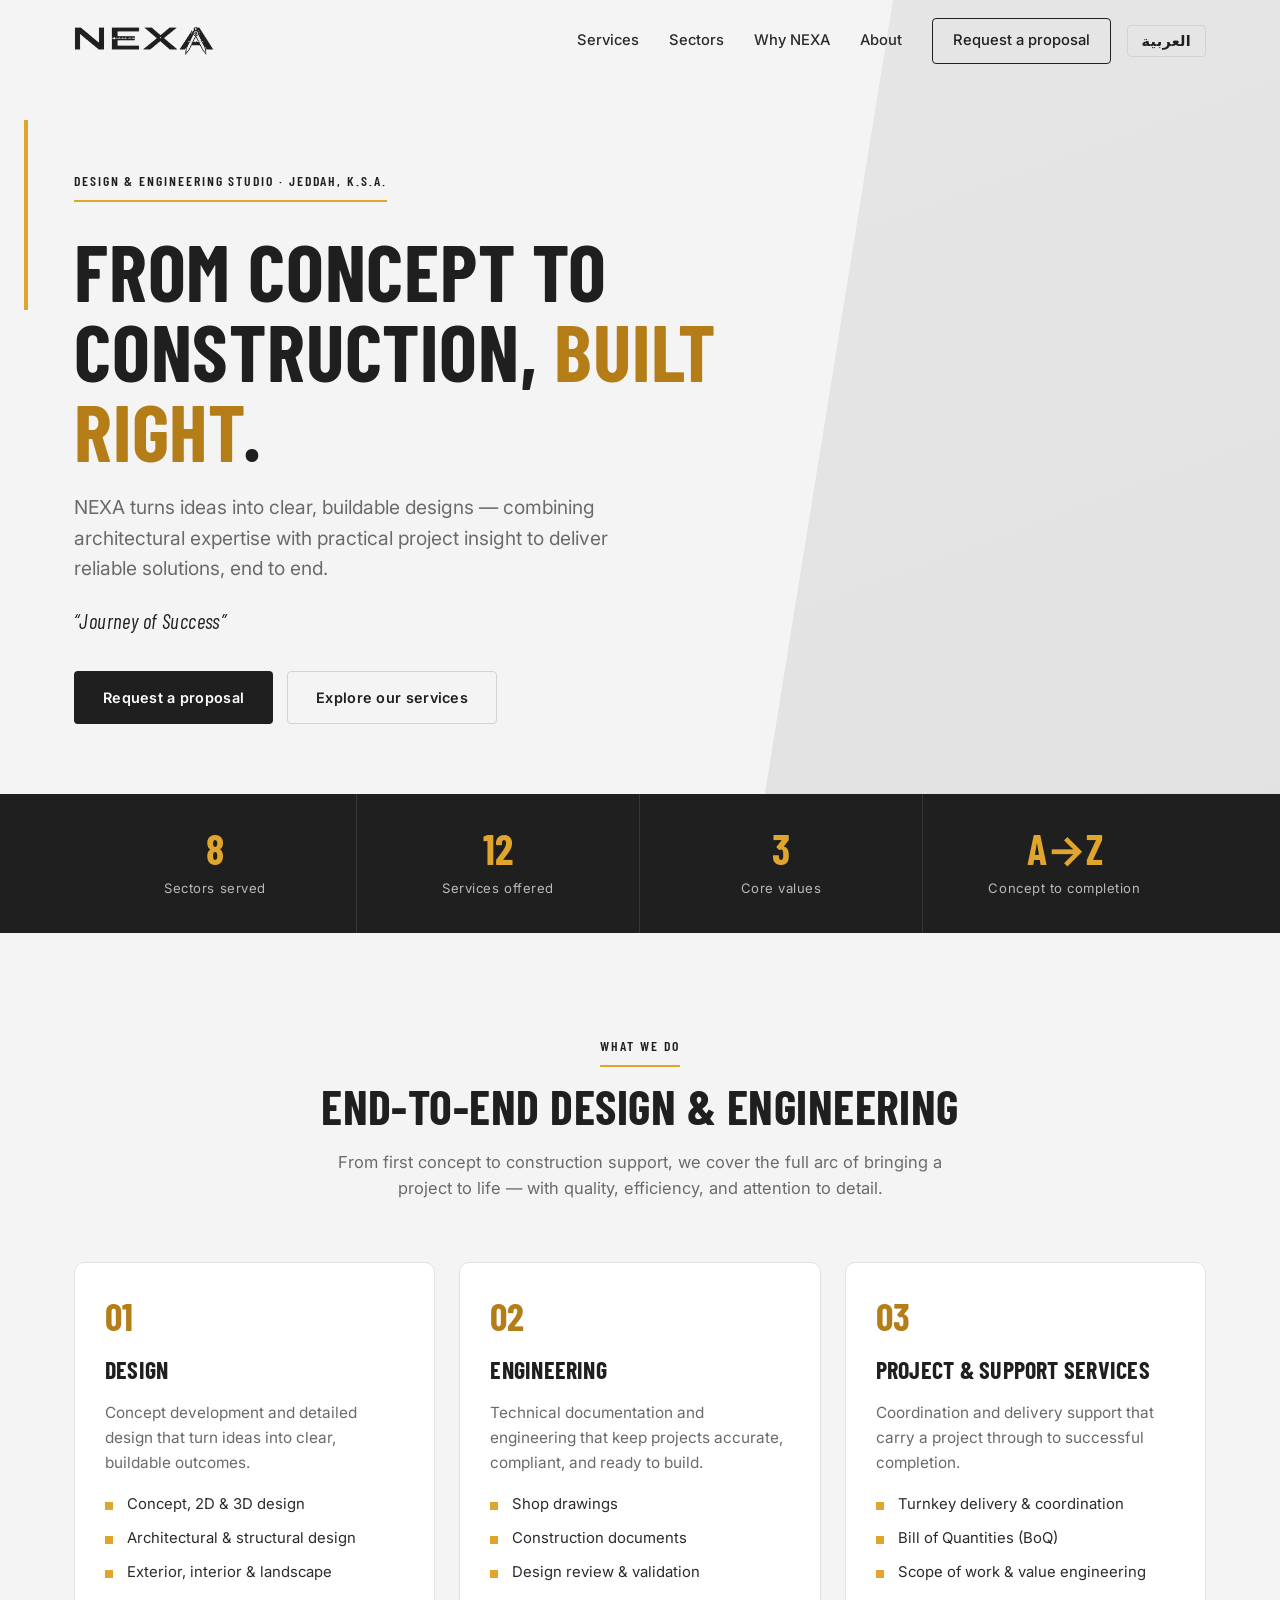
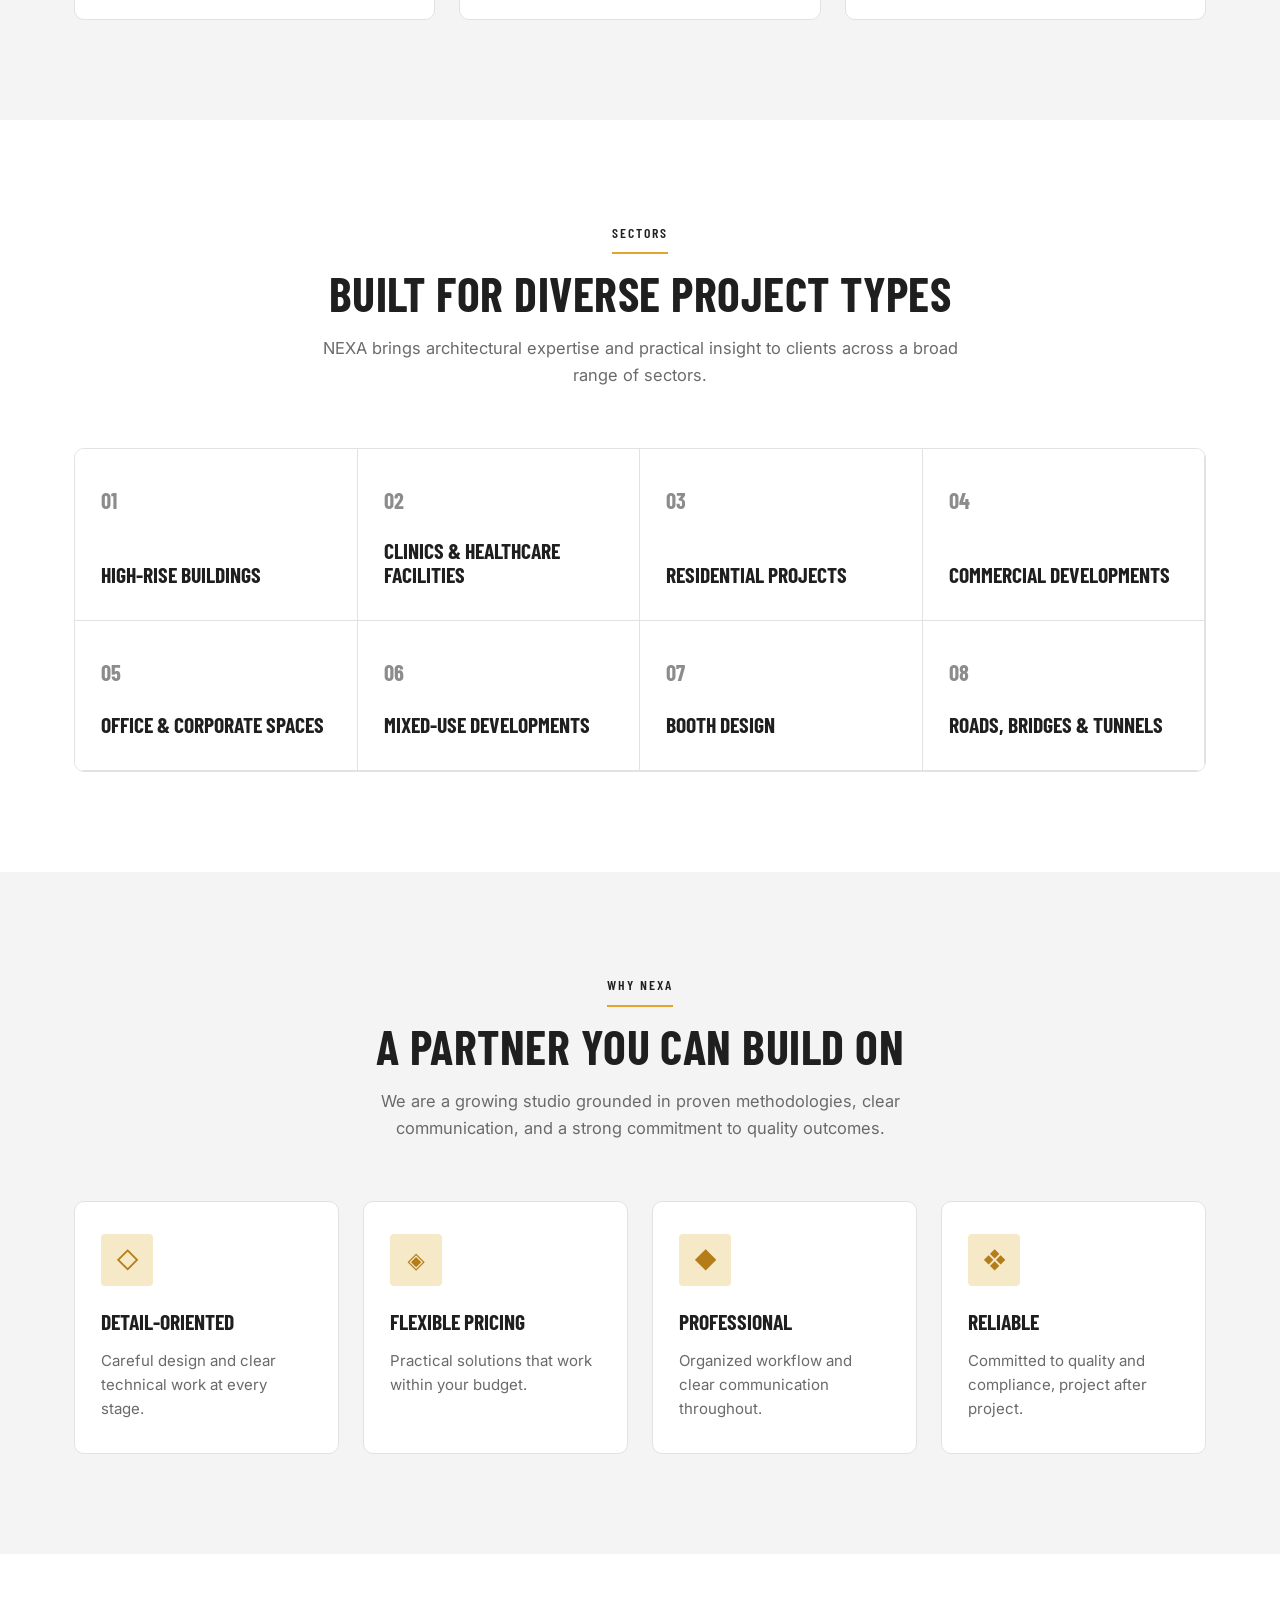
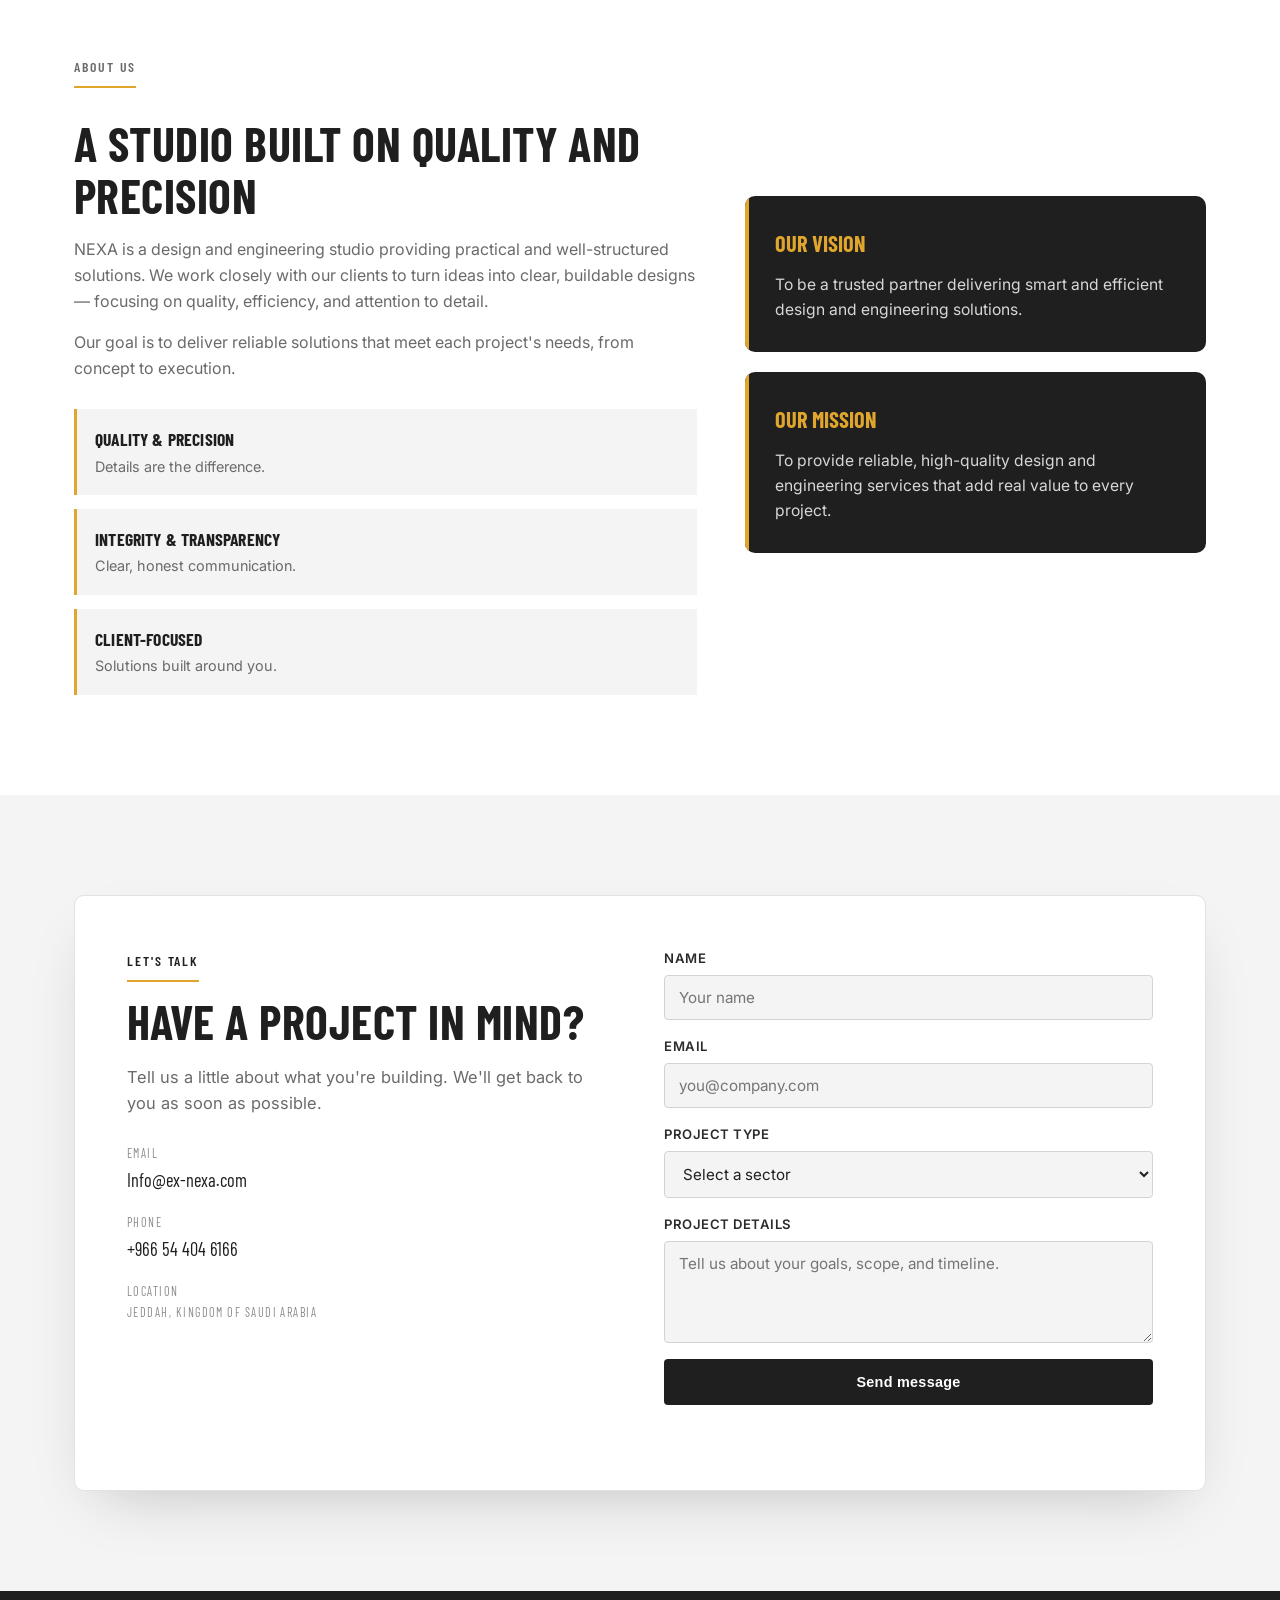
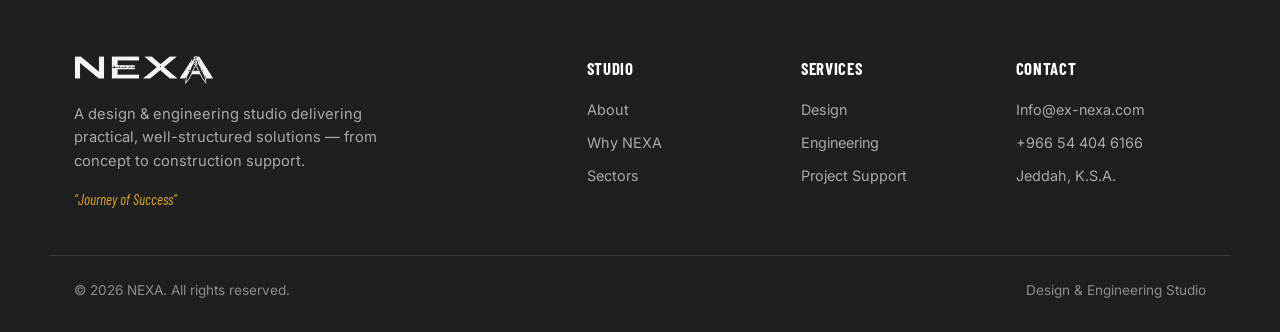
==== commit 75b1d1a5: "Add Arabic/English bilingual support and wire up the contact form - Add a language switch (top of he" ====
--- a/index.html
+++ b/index.html
@@ -1,5 +1,5 @@
 <!DOCTYPE html>
-<html lang="en">
+<html lang="en" dir="ltr">
 <head>
   <meta charset="UTF-8" />
   <meta name="viewport" content="width=device-width, initial-scale=1.0" />
@@ -8,7 +8,7 @@
   <title>NEXA — Design &amp; Engineering Studio</title>
   <link rel="preconnect" href="https://fonts.googleapis.com" />
   <link rel="preconnect" href="https://fonts.gstatic.com" crossorigin />
-  <link href="https://fonts.googleapis.com/css2?family=Inter:wght@400;500;600;700&family=Barlow+Condensed:wght@500;600;700&display=swap" rel="stylesheet" />
+  <link href="https://fonts.googleapis.com/css2?family=Inter:wght@400;500;600;700&family=Barlow+Condensed:wght@500;600;700&family=Cairo:wght@400;500;600;700&display=swap" rel="stylesheet" />
   <link rel="stylesheet" href="styles.css" />
   <link rel="icon" href="assets/favicon.png" />
 </head>
@@ -19,16 +19,19 @@
       <a href="#home" class="logo" aria-label="NEXA home">
         <img src="assets/nexa-logo-dark.png" alt="NEXA" class="logo-img" />
       </a>
-      <nav class="nav" id="nav">
-        <a href="#services">Services</a>
-        <a href="#sectors">Sectors</a>
-        <a href="#why">Why NEXA</a>
-        <a href="#about">About</a>
-        <a href="#contact" class="nav-cta">Request a proposal</a>
-      </nav>
-      <button class="menu-toggle" id="menuToggle" aria-label="Toggle menu" aria-expanded="false">
-        <span></span><span></span><span></span>
-      </button>
+      <div class="header-right">
+        <nav class="nav" id="nav">
+          <a href="#services" data-en="Services" data-ar="الخدمات">Services</a>
+          <a href="#sectors" data-en="Sectors" data-ar="القطاعات">Sectors</a>
+          <a href="#why" data-en="Why NEXA" data-ar="لماذا نكسا">Why NEXA</a>
+          <a href="#about" data-en="About" data-ar="من نحن">About</a>
+          <a href="#contact" class="nav-cta" data-en="Request a proposal" data-ar="اطلب عرض سعر">Request a proposal</a>
+        </nav>
+        <button class="lang-toggle" id="langToggle" aria-label="Switch language">العربية</button>
+        <button class="menu-toggle" id="menuToggle" aria-label="Toggle menu" aria-expanded="false">
+          <span></span><span></span><span></span>
+        </button>
+      </div>
     </div>
   </header>
 
@@ -37,30 +40,30 @@
     <section class="hero" id="home">
       <div class="container hero-inner">
         <div class="hero-copy">
-          <p class="eyebrow reveal">Design &amp; Engineering Studio · Jeddah, K.S.A.</p>
-          <h1 class="hero-title reveal">
+          <p class="eyebrow reveal" data-en="Design &amp; Engineering Studio · Jeddah, K.S.A." data-ar="استوديو تصميم وهندسة · جدة، المملكة العربية السعودية">Design &amp; Engineering Studio · Jeddah, K.S.A.</p>
+          <h1 class="hero-title reveal" id="heroTitle">
             From concept to<br />
             construction, <span class="gold">built right</span>.
           </h1>
-          <p class="hero-sub reveal">
+          <p class="hero-sub reveal" data-en="NEXA turns ideas into clear, buildable designs — combining architectural expertise with practical project insight to deliver reliable solutions, end to end." data-ar="نحوّل الأفكار إلى تصاميم واضحة قابلة للتنفيذ، بدمج الخبرة المعمارية مع الرؤية العملية للمشاريع لتقديم حلول موثوقة من البداية إلى النهاية.">
             NEXA turns ideas into clear, buildable designs — combining architectural
             expertise with practical project insight to deliver reliable solutions,
             end to end.
           </p>
-          <p class="hero-tagline reveal">“Journey of Success”</p>
+          <p class="hero-tagline reveal" data-en="“Journey of Success”" data-ar="«رحلة نجاح»">“Journey of Success”</p>
           <div class="hero-actions reveal">
-            <a href="#contact" class="btn btn-primary">Request a proposal</a>
-            <a href="#services" class="btn btn-ghost">Explore our services</a>
+            <a href="#contact" class="btn btn-primary" data-en="Request a proposal" data-ar="اطلب عرض سعر">Request a proposal</a>
+            <a href="#services" class="btn btn-ghost" data-en="Explore our services" data-ar="اكتشف خدماتنا">Explore our services</a>
           </div>
         </div>
       </div>
       <div class="hero-stats-wrap">
         <div class="container">
           <div class="hero-stats reveal">
-            <div class="stat"><span class="stat-num" data-count="8">0</span><span class="stat-label">Sectors served</span></div>
-            <div class="stat"><span class="stat-num" data-count="12">0</span><span class="stat-label">Services offered</span></div>
-            <div class="stat"><span class="stat-num" data-count="3">0</span><span class="stat-label">Core values</span></div>
-            <div class="stat"><span class="stat-num">A→Z</span><span class="stat-label">Concept to completion</span></div>
+            <div class="stat"><span class="stat-num" data-count="8">0</span><span class="stat-label" data-en="Sectors served" data-ar="قطاعات نخدمها">Sectors served</span></div>
+            <div class="stat"><span class="stat-num" data-count="12">0</span><span class="stat-label" data-en="Services offered" data-ar="خدمات نقدّمها">Services offered</span></div>
+            <div class="stat"><span class="stat-num" data-count="3">0</span><span class="stat-label" data-en="Core values" data-ar="قيم أساسية">Core values</span></div>
+            <div class="stat"><span class="stat-num">A→Z</span><span class="stat-label" data-en="Concept to completion" data-ar="من الفكرة إلى الإنجاز">Concept to completion</span></div>
           </div>
         </div>
       </div>
@@ -70,39 +73,39 @@
     <section class="section" id="services">
       <div class="container">
         <div class="section-head reveal">
-          <p class="eyebrow">What we do</p>
-          <h2 class="section-title">End-to-end design &amp; engineering</h2>
-          <p class="section-lead">From first concept to construction support, we cover the full arc of bringing a project to life — with quality, efficiency, and attention to detail.</p>
+          <p class="eyebrow" data-en="What we do" data-ar="ماذا نقدّم">What we do</p>
+          <h2 class="section-title" data-en="End-to-end design &amp; engineering" data-ar="تصميم وهندسة من البداية إلى النهاية">End-to-end design &amp; engineering</h2>
+          <p class="section-lead" data-en="From first concept to construction support, we cover the full arc of bringing a project to life — with quality, efficiency, and attention to detail." data-ar="من الفكرة الأولى إلى دعم التنفيذ، نغطّي كامل مراحل إنجاز المشروع — بجودة وكفاءة واهتمام بالتفاصيل.">From first concept to construction support, we cover the full arc of bringing a project to life — with quality, efficiency, and attention to detail.</p>
         </div>
         <div class="cards">
           <article class="card reveal">
             <div class="card-num">01</div>
-            <h3>Design</h3>
-            <p>Concept development and detailed design that turn ideas into clear, buildable outcomes.</p>
+            <h3 data-en="Design" data-ar="التصميم">Design</h3>
+            <p data-en="Concept development and detailed design that turn ideas into clear, buildable outcomes." data-ar="تطوير المفاهيم والتصميم التفصيلي الذي يحوّل الأفكار إلى مخرجات واضحة قابلة للتنفيذ.">Concept development and detailed design that turn ideas into clear, buildable outcomes.</p>
             <ul class="card-list">
-              <li>Concept, 2D &amp; 3D design</li>
-              <li>Architectural &amp; structural design</li>
-              <li>Exterior, interior &amp; landscape</li>
+              <li data-en="Concept, 2D &amp; 3D design" data-ar="التصميم المفاهيمي ثنائي وثلاثي الأبعاد">Concept, 2D &amp; 3D design</li>
+              <li data-en="Architectural &amp; structural design" data-ar="التصميم المعماري والإنشائي">Architectural &amp; structural design</li>
+              <li data-en="Exterior, interior &amp; landscape" data-ar="التصميم الخارجي والداخلي وتنسيق الحدائق">Exterior, interior &amp; landscape</li>
             </ul>
           </article>
           <article class="card reveal">
             <div class="card-num">02</div>
-            <h3>Engineering</h3>
-            <p>Technical documentation and engineering that keep projects accurate, compliant, and ready to build.</p>
+            <h3 data-en="Engineering" data-ar="الهندسة">Engineering</h3>
+            <p data-en="Technical documentation and engineering that keep projects accurate, compliant, and ready to build." data-ar="التوثيق الفني والهندسة التي تحافظ على دقة المشاريع ومطابقتها وجاهزيتها للتنفيذ.">Technical documentation and engineering that keep projects accurate, compliant, and ready to build.</p>
             <ul class="card-list">
-              <li>Shop drawings</li>
-              <li>Construction documents</li>
-              <li>Design review &amp; validation</li>
+              <li data-en="Shop drawings" data-ar="المخططات التنفيذية">Shop drawings</li>
+              <li data-en="Construction documents" data-ar="وثائق التنفيذ">Construction documents</li>
+              <li data-en="Design review &amp; validation" data-ar="مراجعة واعتماد التصاميم">Design review &amp; validation</li>
             </ul>
           </article>
           <article class="card reveal">
             <div class="card-num">03</div>
-            <h3>Project &amp; Support Services</h3>
-            <p>Coordination and delivery support that carry a project through to successful completion.</p>
+            <h3 data-en="Project &amp; Support Services" data-ar="المشاريع وخدمات الدعم">Project &amp; Support Services</h3>
+            <p data-en="Coordination and delivery support that carry a project through to successful completion." data-ar="التنسيق ودعم التسليم الذي يقود المشروع إلى الإنجاز الناجح.">Coordination and delivery support that carry a project through to successful completion.</p>
             <ul class="card-list">
-              <li>Turnkey delivery &amp; coordination</li>
-              <li>Bill of Quantities (BoQ)</li>
-              <li>Scope of work &amp; value engineering</li>
+              <li data-en="Turnkey delivery &amp; coordination" data-ar="التسليم المتكامل والتنسيق">Turnkey delivery &amp; coordination</li>
+              <li data-en="Bill of Quantities (BoQ)" data-ar="جداول الكميات">Bill of Quantities (BoQ)</li>
+              <li data-en="Scope of work &amp; value engineering" data-ar="نطاق العمل والهندسة القيمية">Scope of work &amp; value engineering</li>
             </ul>
           </article>
         </div>
@@ -113,19 +116,19 @@
     <section class="section section-alt" id="sectors">
       <div class="container">
         <div class="section-head reveal">
-          <p class="eyebrow">Sectors</p>
-          <h2 class="section-title">Built for diverse project types</h2>
-          <p class="section-lead">NEXA brings architectural expertise and practical insight to clients across a broad range of sectors.</p>
+          <p class="eyebrow" data-en="Sectors" data-ar="القطاعات">Sectors</p>
+          <h2 class="section-title" data-en="Built for diverse project types" data-ar="نخدم مختلف أنواع المشاريع">Built for diverse project types</h2>
+          <p class="section-lead" data-en="NEXA brings architectural expertise and practical insight to clients across a broad range of sectors." data-ar="تقدّم نكسا خبرتها المعمارية ورؤيتها العملية لعملائها في مجموعة واسعة من القطاعات.">NEXA brings architectural expertise and practical insight to clients across a broad range of sectors.</p>
         </div>
         <div class="sectors-grid">
-          <div class="sector reveal"><span class="sector-num">01</span><h3>High-Rise Buildings</h3></div>
-          <div class="sector reveal"><span class="sector-num">02</span><h3>Clinics &amp; Healthcare Facilities</h3></div>
-          <div class="sector reveal"><span class="sector-num">03</span><h3>Residential Projects</h3></div>
-          <div class="sector reveal"><span class="sector-num">04</span><h3>Commercial Developments</h3></div>
-          <div class="sector reveal"><span class="sector-num">05</span><h3>Office &amp; Corporate Spaces</h3></div>
-          <div class="sector reveal"><span class="sector-num">06</span><h3>Mixed-Use Developments</h3></div>
-          <div class="sector reveal"><span class="sector-num">07</span><h3>Booth Design</h3></div>
-          <div class="sector reveal"><span class="sector-num">08</span><h3>Roads, Bridges &amp; Tunnels</h3></div>
+          <div class="sector reveal"><span class="sector-num">01</span><h3 data-en="High-Rise Buildings" data-ar="المباني الشاهقة">High-Rise Buildings</h3></div>
+          <div class="sector reveal"><span class="sector-num">02</span><h3 data-en="Clinics &amp; Healthcare Facilities" data-ar="العيادات والمرافق الصحية">Clinics &amp; Healthcare Facilities</h3></div>
+          <div class="sector reveal"><span class="sector-num">03</span><h3 data-en="Residential Projects" data-ar="المشاريع السكنية">Residential Projects</h3></div>
+          <div class="sector reveal"><span class="sector-num">04</span><h3 data-en="Commercial Developments" data-ar="التطويرات التجارية">Commercial Developments</h3></div>
+          <div class="sector reveal"><span class="sector-num">05</span><h3 data-en="Office &amp; Corporate Spaces" data-ar="المكاتب والمساحات المؤسسية">Office &amp; Corporate Spaces</h3></div>
+          <div class="sector reveal"><span class="sector-num">06</span><h3 data-en="Mixed-Use Developments" data-ar="التطويرات متعددة الاستخدامات">Mixed-Use Developments</h3></div>
+          <div class="sector reveal"><span class="sector-num">07</span><h3 data-en="Booth Design" data-ar="تصميم الأجنحة">Booth Design</h3></div>
+          <div class="sector reveal"><span class="sector-num">08</span><h3 data-en="Roads, Bridges &amp; Tunnels" data-ar="الطرق والجسور والأنفاق">Roads, Bridges &amp; Tunnels</h3></div>
         </div>
       </div>
     </section>
@@ -134,30 +137,30 @@
     <section class="section" id="why">
       <div class="container">
         <div class="section-head reveal">
-          <p class="eyebrow">Why NEXA</p>
-          <h2 class="section-title">A partner you can build on</h2>
-          <p class="section-lead">We are a growing studio grounded in proven methodologies, clear communication, and a strong commitment to quality outcomes.</p>
+          <p class="eyebrow" data-en="Why NEXA" data-ar="لماذا نكسا">Why NEXA</p>
+          <h2 class="section-title" data-en="A partner you can build on" data-ar="شريك يمكنك الاعتماد عليه">A partner you can build on</h2>
+          <p class="section-lead" data-en="We are a growing studio grounded in proven methodologies, clear communication, and a strong commitment to quality outcomes." data-ar="نحن استوديو متنامٍ يرتكز على منهجيات مثبتة وتواصل واضح والتزام قوي بجودة المخرجات.">We are a growing studio grounded in proven methodologies, clear communication, and a strong commitment to quality outcomes.</p>
         </div>
         <div class="why-grid">
           <article class="why-item reveal">
             <div class="why-icon">◇</div>
-            <h3>Detail-Oriented</h3>
-            <p>Careful design and clear technical work at every stage.</p>
+            <h3 data-en="Detail-Oriented" data-ar="دقة في التفاصيل">Detail-Oriented</h3>
+            <p data-en="Careful design and clear technical work at every stage." data-ar="تصميم دقيق وعمل فني واضح في كل مرحلة.">Careful design and clear technical work at every stage.</p>
           </article>
           <article class="why-item reveal">
             <div class="why-icon">◈</div>
-            <h3>Flexible Pricing</h3>
-            <p>Practical solutions that work within your budget.</p>
+            <h3 data-en="Flexible Pricing" data-ar="أسعار مرنة">Flexible Pricing</h3>
+            <p data-en="Practical solutions that work within your budget." data-ar="حلول عملية تناسب ميزانيتك.">Practical solutions that work within your budget.</p>
           </article>
           <article class="why-item reveal">
             <div class="why-icon">◆</div>
-            <h3>Professional</h3>
-            <p>Organized workflow and clear communication throughout.</p>
+            <h3 data-en="Professional" data-ar="احترافية">Professional</h3>
+            <p data-en="Organized workflow and clear communication throughout." data-ar="سير عمل منظّم وتواصل واضح طوال المشروع.">Organized workflow and clear communication throughout.</p>
           </article>
           <article class="why-item reveal">
             <div class="why-icon">❖</div>
-            <h3>Reliable</h3>
-            <p>Committed to quality and compliance, project after project.</p>
+            <h3 data-en="Reliable" data-ar="موثوقية">Reliable</h3>
+            <p data-en="Committed to quality and compliance, project after project." data-ar="التزام بالجودة والمطابقة، مشروعاً بعد مشروع.">Committed to quality and compliance, project after project.</p>
           </article>
         </div>
       </div>
@@ -167,24 +170,24 @@
     <section class="section section-alt" id="about">
       <div class="container about-grid">
         <div class="about-copy reveal">
-          <p class="eyebrow">About us</p>
-          <h2 class="section-title">A studio built on quality and precision</h2>
-          <p>NEXA is a design and engineering studio providing practical and well-structured solutions. We work closely with our clients to turn ideas into clear, buildable designs — focusing on quality, efficiency, and attention to detail.</p>
-          <p>Our goal is to deliver reliable solutions that meet each project's needs, from concept to execution.</p>
+          <p class="eyebrow" data-en="About us" data-ar="من نحن">About us</p>
+          <h2 class="section-title" data-en="A studio built on quality and precision" data-ar="استوديو قائم على الجودة والدقة">A studio built on quality and precision</h2>
+          <p data-en="NEXA is a design and engineering studio providing practical and well-structured solutions. We work closely with our clients to turn ideas into clear, buildable designs — focusing on quality, efficiency, and attention to detail." data-ar="نكسا استوديو تصميم وهندسة يقدّم حلولاً عملية ومنظّمة. نعمل عن قرب مع عملائنا لتحويل الأفكار إلى تصاميم واضحة قابلة للتنفيذ — مع التركيز على الجودة والكفاءة والاهتمام بالتفاصيل.">NEXA is a design and engineering studio providing practical and well-structured solutions. We work closely with our clients to turn ideas into clear, buildable designs — focusing on quality, efficiency, and attention to detail.</p>
+          <p data-en="Our goal is to deliver reliable solutions that meet each project's needs, from concept to execution." data-ar="هدفنا تقديم حلول موثوقة تلبّي احتياجات كل مشروع، من الفكرة إلى التنفيذ.">Our goal is to deliver reliable solutions that meet each project's needs, from concept to execution.</p>
           <div class="about-values">
-            <div class="value"><strong>Quality &amp; precision</strong><span>Details are the difference.</span></div>
-            <div class="value"><strong>Integrity &amp; transparency</strong><span>Clear, honest communication.</span></div>
-            <div class="value"><strong>Client-focused</strong><span>Solutions built around you.</span></div>
+            <div class="value"><strong data-en="Quality &amp; precision" data-ar="الجودة والدقة">Quality &amp; precision</strong><span data-en="Details are the difference." data-ar="التفاصيل هي الفرق.">Details are the difference.</span></div>
+            <div class="value"><strong data-en="Integrity &amp; transparency" data-ar="النزاهة والشفافية">Integrity &amp; transparency</strong><span data-en="Clear, honest communication." data-ar="تواصل واضح وصادق.">Clear, honest communication.</span></div>
+            <div class="value"><strong data-en="Client-focused" data-ar="التركيز على العميل">Client-focused</strong><span data-en="Solutions built around you." data-ar="حلول مصمّمة حولك.">Solutions built around you.</span></div>
           </div>
         </div>
         <div class="about-panels reveal">
           <div class="panel">
-            <h4>Our Vision</h4>
-            <p>To be a trusted partner delivering smart and efficient design and engineering solutions.</p>
+            <h4 data-en="Our Vision" data-ar="رؤيتنا">Our Vision</h4>
+            <p data-en="To be a trusted partner delivering smart and efficient design and engineering solutions." data-ar="أن نكون شريكاً موثوقاً يقدّم حلول تصميم وهندسة ذكية وفعّالة.">To be a trusted partner delivering smart and efficient design and engineering solutions.</p>
           </div>
           <div class="panel">
-            <h4>Our Mission</h4>
-            <p>To provide reliable, high-quality design and engineering services that add real value to every project.</p>
+            <h4 data-en="Our Mission" data-ar="رسالتنا">Our Mission</h4>
+            <p data-en="To provide reliable, high-quality design and engineering services that add real value to every project." data-ar="تقديم خدمات تصميم وهندسة موثوقة وعالية الجودة تضيف قيمة حقيقية لكل مشروع.">To provide reliable, high-quality design and engineering services that add real value to every project.</p>
           </div>
         </div>
       </div>
@@ -195,44 +198,48 @@
       <div class="container">
         <div class="contact-card reveal">
           <div class="contact-copy">
-            <p class="eyebrow">Let's talk</p>
-            <h2 class="section-title">Have a project in mind?</h2>
-            <p class="section-lead">Tell us a little about what you're building. We'll get back to you as soon as possible.</p>
+            <p class="eyebrow" data-en="Let's talk" data-ar="لنتحدث">Let's talk</p>
+            <h2 class="section-title" data-en="Have a project in mind?" data-ar="لديك مشروع في ذهنك؟">Have a project in mind?</h2>
+            <p class="section-lead" data-en="Tell us a little about what you're building. We'll get back to you as soon as possible." data-ar="أخبرنا قليلاً عمّا تبنيه، وسنعاود التواصل معك في أقرب وقت.">Tell us a little about what you're building. We'll get back to you as soon as possible.</p>
             <ul class="contact-info">
-              <li><span>Email</span><a href="mailto:Info@ex-nexa.com">Info@ex-nexa.com</a></li>
-              <li><span>Phone</span><a href="tel:+966544046166">+966 54 404 6166</a></li>
-              <li><span>Location</span>Jeddah, Kingdom of Saudi Arabia</li>
+              <li><span data-en="Email" data-ar="البريد الإلكتروني">Email</span><a href="mailto:Info@ex-nexa.com">Info@ex-nexa.com</a></li>
+              <li><span data-en="Phone" data-ar="الهاتف">Phone</span><a href="tel:+966544046166" dir="ltr">+966 54 404 6166</a></li>
+              <li><span data-en="Location" data-ar="الموقع">Location</span><span data-en="Jeddah, Kingdom of Saudi Arabia" data-ar="جدة، المملكة العربية السعودية">Jeddah, Kingdom of Saudi Arabia</span></li>
             </ul>
           </div>
           <form class="contact-form" id="contactForm" novalidate>
-            <div class="field">
-              <label for="name">Name</label>
-              <input type="text" id="name" name="name" required placeholder="Your name" />
-            </div>
-            <div class="field">
-              <label for="email">Email</label>
-              <input type="email" id="email" name="email" required placeholder="you@company.com" />
-            </div>
-            <div class="field">
-              <label for="type">Project type</label>
+            <input type="hidden" name="access_key" value="WEB3FORMS_ACCESS_KEY" />
+            <input type="hidden" name="subject" value="New enquiry from the NEXA website" />
+            <input type="hidden" name="from_name" value="NEXA Website" />
+            <input type="checkbox" name="botcheck" class="hp" tabindex="-1" autocomplete="off" />
+            <div class="field">
+              <label for="name" data-en="Name" data-ar="الاسم">Name</label>
+              <input type="text" id="name" name="name" required data-en-ph="Your name" data-ar-ph="اسمك" placeholder="Your name" />
+            </div>
+            <div class="field">
+              <label for="email" data-en="Email" data-ar="البريد الإلكتروني">Email</label>
+              <input type="email" id="email" name="email" required data-en-ph="you@company.com" data-ar-ph="you@company.com" placeholder="you@company.com" dir="ltr" />
+            </div>
+            <div class="field">
+              <label for="type" data-en="Project type" data-ar="نوع المشروع">Project type</label>
               <select id="type" name="type">
-                <option value="">Select a sector</option>
-                <option>High-Rise Buildings</option>
-                <option>Clinics &amp; Healthcare</option>
-                <option>Residential</option>
-                <option>Commercial</option>
-                <option>Office &amp; Corporate</option>
-                <option>Mixed-Use</option>
-                <option>Booth Design</option>
-                <option>Roads, Bridges &amp; Tunnels</option>
-                <option>Other</option>
+                <option value="" data-en="Select a sector" data-ar="اختر قطاعاً">Select a sector</option>
+                <option data-en="High-Rise Buildings" data-ar="المباني الشاهقة">High-Rise Buildings</option>
+                <option data-en="Clinics &amp; Healthcare" data-ar="العيادات والمرافق الصحية">Clinics &amp; Healthcare</option>
+                <option data-en="Residential" data-ar="سكني">Residential</option>
+                <option data-en="Commercial" data-ar="تجاري">Commercial</option>
+                <option data-en="Office &amp; Corporate" data-ar="مكاتب ومؤسسات">Office &amp; Corporate</option>
+                <option data-en="Mixed-Use" data-ar="متعدد الاستخدامات">Mixed-Use</option>
+                <option data-en="Booth Design" data-ar="تصميم الأجنحة">Booth Design</option>
+                <option data-en="Roads, Bridges &amp; Tunnels" data-ar="الطرق والجسور والأنفاق">Roads, Bridges &amp; Tunnels</option>
+                <option data-en="Other" data-ar="أخرى">Other</option>
               </select>
             </div>
             <div class="field">
-              <label for="message">Project details</label>
-              <textarea id="message" name="message" rows="4" required placeholder="Tell us about your goals, scope, and timeline."></textarea>
-            </div>
-            <button type="submit" class="btn btn-primary btn-block">Send message</button>
+              <label for="message" data-en="Project details" data-ar="تفاصيل المشروع">Project details</label>
+              <textarea id="message" name="message" rows="4" required data-en-ph="Tell us about your goals, scope, and timeline." data-ar-ph="أخبرنا عن أهدافك ونطاق العمل والجدول الزمني." placeholder="Tell us about your goals, scope, and timeline."></textarea>
+            </div>
+            <button type="submit" class="btn btn-primary btn-block" data-en="Send message" data-ar="إرسال الرسالة">Send message</button>
             <p class="form-note" id="formNote" role="status" aria-live="polite"></p>
           </form>
         </div>
@@ -245,29 +252,33 @@
     <div class="container footer-inner">
       <div class="footer-brand">
         <img src="assets/nexa-logo-white.png" alt="NEXA" class="footer-logo" />
-        <p>A design &amp; engineering studio delivering practical, well-structured solutions — from concept to construction support.</p>
-        <p class="footer-tagline">“Journey of Success”</p>
+        <p data-en="A design &amp; engineering studio delivering practical, well-structured solutions — from concept to construction support." data-ar="استوديو تصميم وهندسة يقدّم حلولاً عملية ومنظّمة — من الفكرة إلى دعم التنفيذ.">A design &amp; engineering studio delivering practical, well-structured solutions — from concept to construction support.</p>
+        <p class="footer-tagline" data-en="“Journey of Success”" data-ar="«رحلة نجاح»">“Journey of Success”</p>
       </div>
       <div class="footer-cols">
         <div class="footer-col">
-          <h4>Studio</h4>
-          <a href="#about">About</a><a href="#why">Why NEXA</a><a href="#sectors">Sectors</a>
+          <h4 data-en="Studio" data-ar="الاستوديو">Studio</h4>
+          <a href="#about" data-en="About" data-ar="من نحن">About</a>
+          <a href="#why" data-en="Why NEXA" data-ar="لماذا نكسا">Why NEXA</a>
+          <a href="#sectors" data-en="Sectors" data-ar="القطاعات">Sectors</a>
         </div>
         <div class="footer-col">
-          <h4>Services</h4>
-          <a href="#services">Design</a><a href="#services">Engineering</a><a href="#services">Project Support</a>
+          <h4 data-en="Services" data-ar="الخدمات">Services</h4>
+          <a href="#services" data-en="Design" data-ar="التصميم">Design</a>
+          <a href="#services" data-en="Engineering" data-ar="الهندسة">Engineering</a>
+          <a href="#services" data-en="Project Support" data-ar="دعم المشاريع">Project Support</a>
         </div>
         <div class="footer-col">
-          <h4>Contact</h4>
+          <h4 data-en="Contact" data-ar="تواصل">Contact</h4>
           <a href="mailto:Info@ex-nexa.com">Info@ex-nexa.com</a>
-          <a href="tel:+966544046166">+966 54 404 6166</a>
-          <span class="footer-loc">Jeddah, K.S.A.</span>
+          <a href="tel:+966544046166" dir="ltr">+966 54 404 6166</a>
+          <span class="footer-loc" data-en="Jeddah, K.S.A." data-ar="جدة، السعودية">Jeddah, K.S.A.</span>
         </div>
       </div>
     </div>
     <div class="container footer-bottom">
-      <p>© <span id="year"></span> NEXA. All rights reserved.</p>
-      <p>Design &amp; Engineering Studio</p>
+      <p><span>© <span id="year"></span> </span><span data-en="NEXA. All rights reserved." data-ar="نكسا. جميع الحقوق محفوظة.">NEXA. All rights reserved.</span></p>
+      <p data-en="Design &amp; Engineering Studio" data-ar="استوديو تصميم وهندسة">Design &amp; Engineering Studio</p>
     </div>
   </footer>
 
--- a/styles.css
+++ b/styles.css
@@ -10,9 +10,9 @@
   --muted-2: #8c8c8c;
   --line: #e2e2e2;
   --line-strong: #d3d3d3;
-  --gold: #f8d858;          /* brand accent */
-  --gold-deep: #d9a441;     /* legible gold for text/underlines */
-  --gold-soft: #fdf3d0;
+  --gold: #e0a52c;          /* brand accent — richer amber */
+  --gold-deep: #b47d18;     /* legible amber for text/underlines */
+  --gold-soft: #f6e9c8;
   --gray-block: #d7d7d7;
   --radius: 4px;
   --radius-lg: 10px;
@@ -69,6 +69,15 @@
 .logo { display: inline-flex; align-items: center; }
 .logo-img { height: 30px; width: auto; }
 .site-header.scrolled .logo-img { height: 26px; }
+
+.header-right { display: flex; align-items: center; gap: 16px; }
+.lang-toggle {
+  background: transparent; border: 1px solid var(--line-strong); color: var(--ink);
+  font-family: var(--display); font-weight: 600; font-size: 0.9rem; letter-spacing: 0.02em;
+  padding: 8px 14px; border-radius: var(--radius); cursor: pointer; line-height: 1;
+  transition: background .2s ease, color .2s ease, border-color .2s ease;
+}
+.lang-toggle:hover { background: var(--ink); color: #fff; border-color: var(--ink); }
 
 .nav { display: flex; align-items: center; gap: 30px; }
 .nav a { color: var(--ink-2); font-weight: 500; font-size: 0.92rem; transition: color .2s ease; position: relative; }
@@ -256,3 +265,46 @@
   .footer-cols { grid-template-columns: 1fr; }
   .hero-stats { grid-template-columns: 1fr 1fr; }
 }
+
+/* ===== Honeypot ===== */
+.hp { display: none; }
+.form-note a { color: var(--gold-deep); text-decoration: underline; font-weight: 600; }
+
+/* ===== Arabic typography ===== */
+html[lang="ar"] { --font: 'Cairo', system-ui, sans-serif; --display: 'Cairo', system-ui, sans-serif; }
+html[lang="ar"] .hero-title, html[lang="ar"] .section-title, html[lang="ar"] .card h3,
+html[lang="ar"] .sector h3, html[lang="ar"] .why-item h3, html[lang="ar"] .panel h4,
+html[lang="ar"] .value strong, html[lang="ar"] .eyebrow, html[lang="ar"] .footer-col h4,
+html[lang="ar"] .contact-info a, html[lang="ar"] .contact-info li, html[lang="ar"] .field label,
+html[lang="ar"] .nav-cta, html[lang="ar"] .lang-toggle, html[lang="ar"] .btn,
+html[lang="ar"] .stat-label, html[lang="ar"] .tag {
+  text-transform: none; letter-spacing: normal;
+}
+html[lang="ar"] .hero-tagline, html[lang="ar"] .footer-tagline { font-style: normal; }
+html[lang="ar"] .hero-title { line-height: 1.28; }
+html[lang="ar"] .section-title { line-height: 1.35; }
+html[lang="ar"] .card h3, html[lang="ar"] .sector h3, html[lang="ar"] .why-item h3,
+html[lang="ar"] .panel h4 { line-height: 1.4; }
+html[lang="ar"] .sector h3 { margin-top: 16px; }
+
+/* ===== RTL layout mirroring ===== */
+html[dir="rtl"] .hero::after { left: auto; right: 24px; }
+html[dir="rtl"] .hero::before { right: auto; left: 0; transform: scaleX(-1); }
+html[dir="rtl"] .panel::before { left: auto; right: 0; }
+html[dir="rtl"] .value { border-left: 0; border-right: 3px solid var(--gold); }
+html[dir="rtl"] .card-list li { padding-left: 0; padding-right: 22px; }
+html[dir="rtl"] .card-list li::before { left: auto; right: 0; }
+html[dir="rtl"] .nav a:not(.nav-cta)::after { left: auto; right: 0; }
+html[dir="rtl"] .card::before { transform-origin: right; }
+html[dir="rtl"] .stat { border-right: 0; border-left: 1px solid rgba(255,255,255,0.1); }
+html[dir="rtl"] .stat:last-child { border-left: 0; }
+
+@media (max-width: 760px) {
+  html[dir="rtl"] .nav {
+    right: auto; left: 0; transform: translateX(-100%);
+    border-left: 0; border-right: 1px solid var(--line);
+    box-shadow: 20px 0 60px -30px rgba(0,0,0,.4);
+  }
+  html[dir="rtl"] .nav.open { transform: translateX(0); }
+  html[dir="rtl"] .stat:nth-child(2) { border-left: 0; }
+}
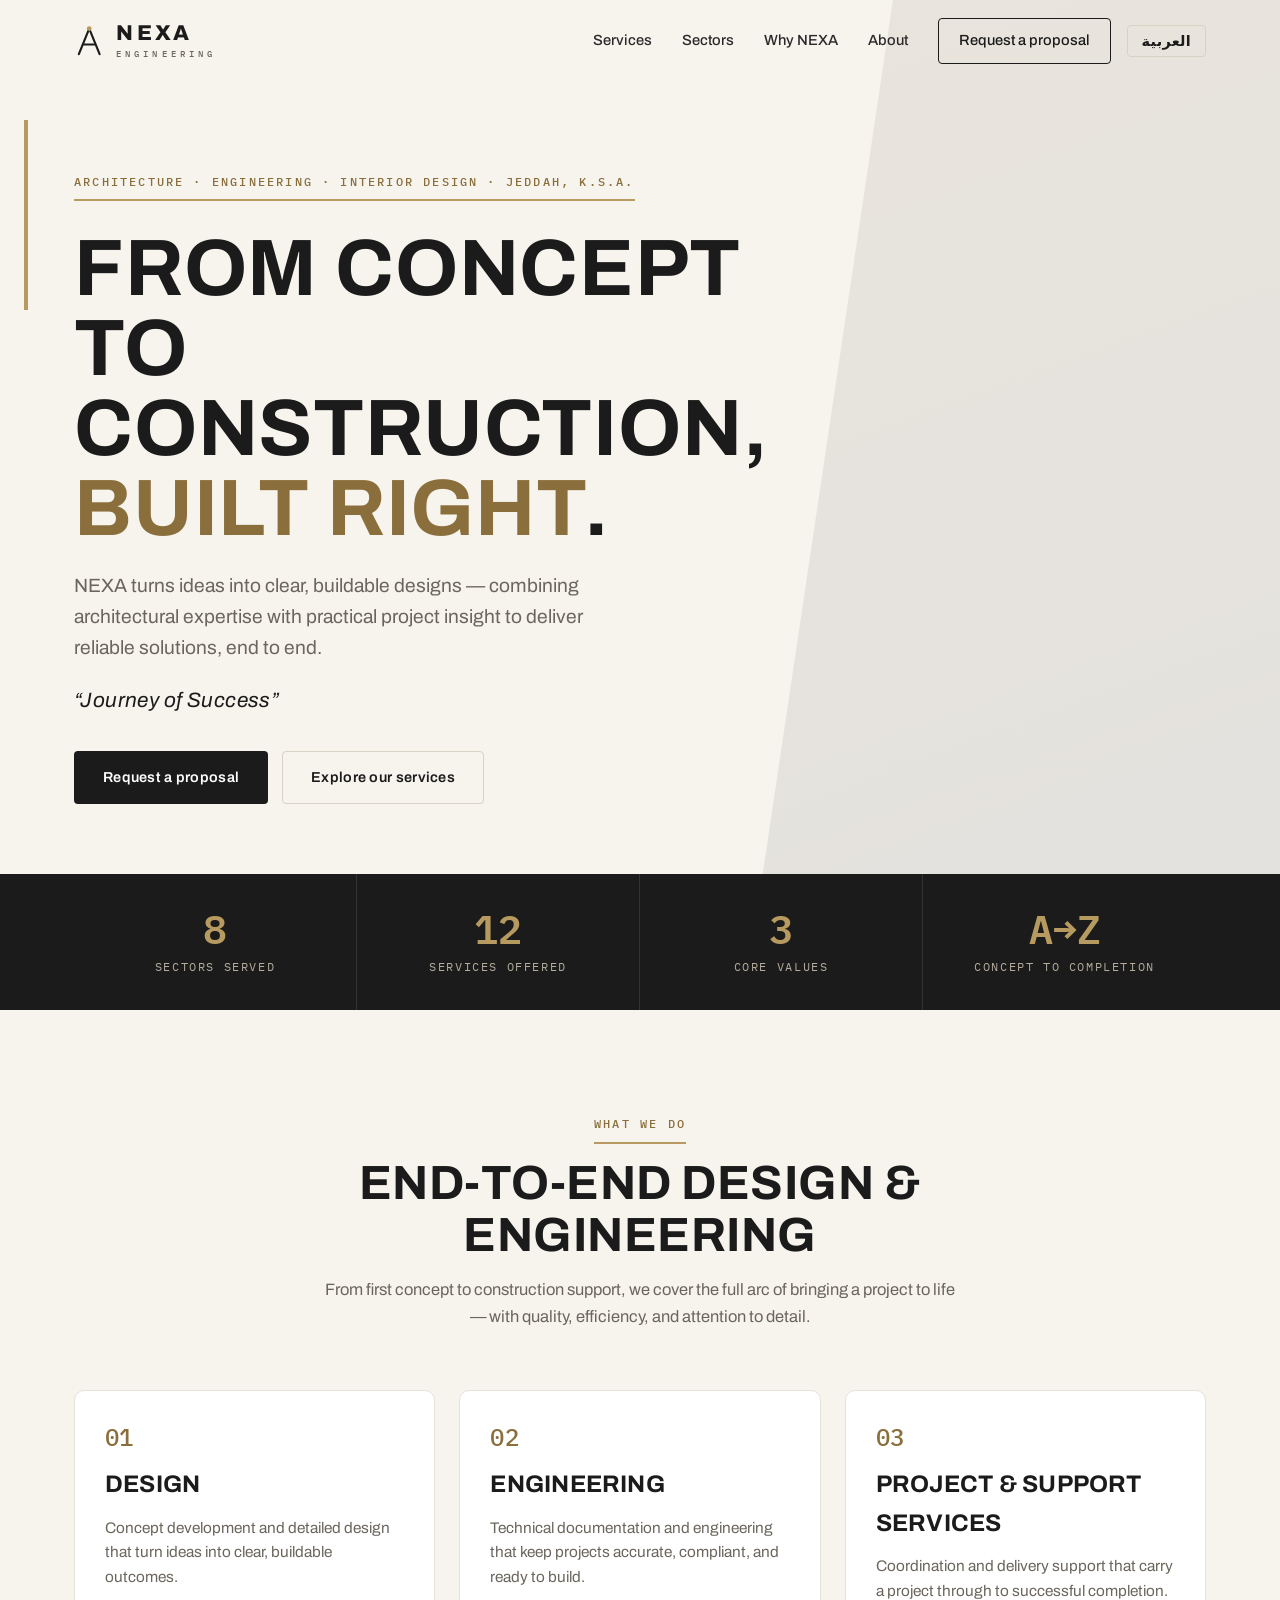
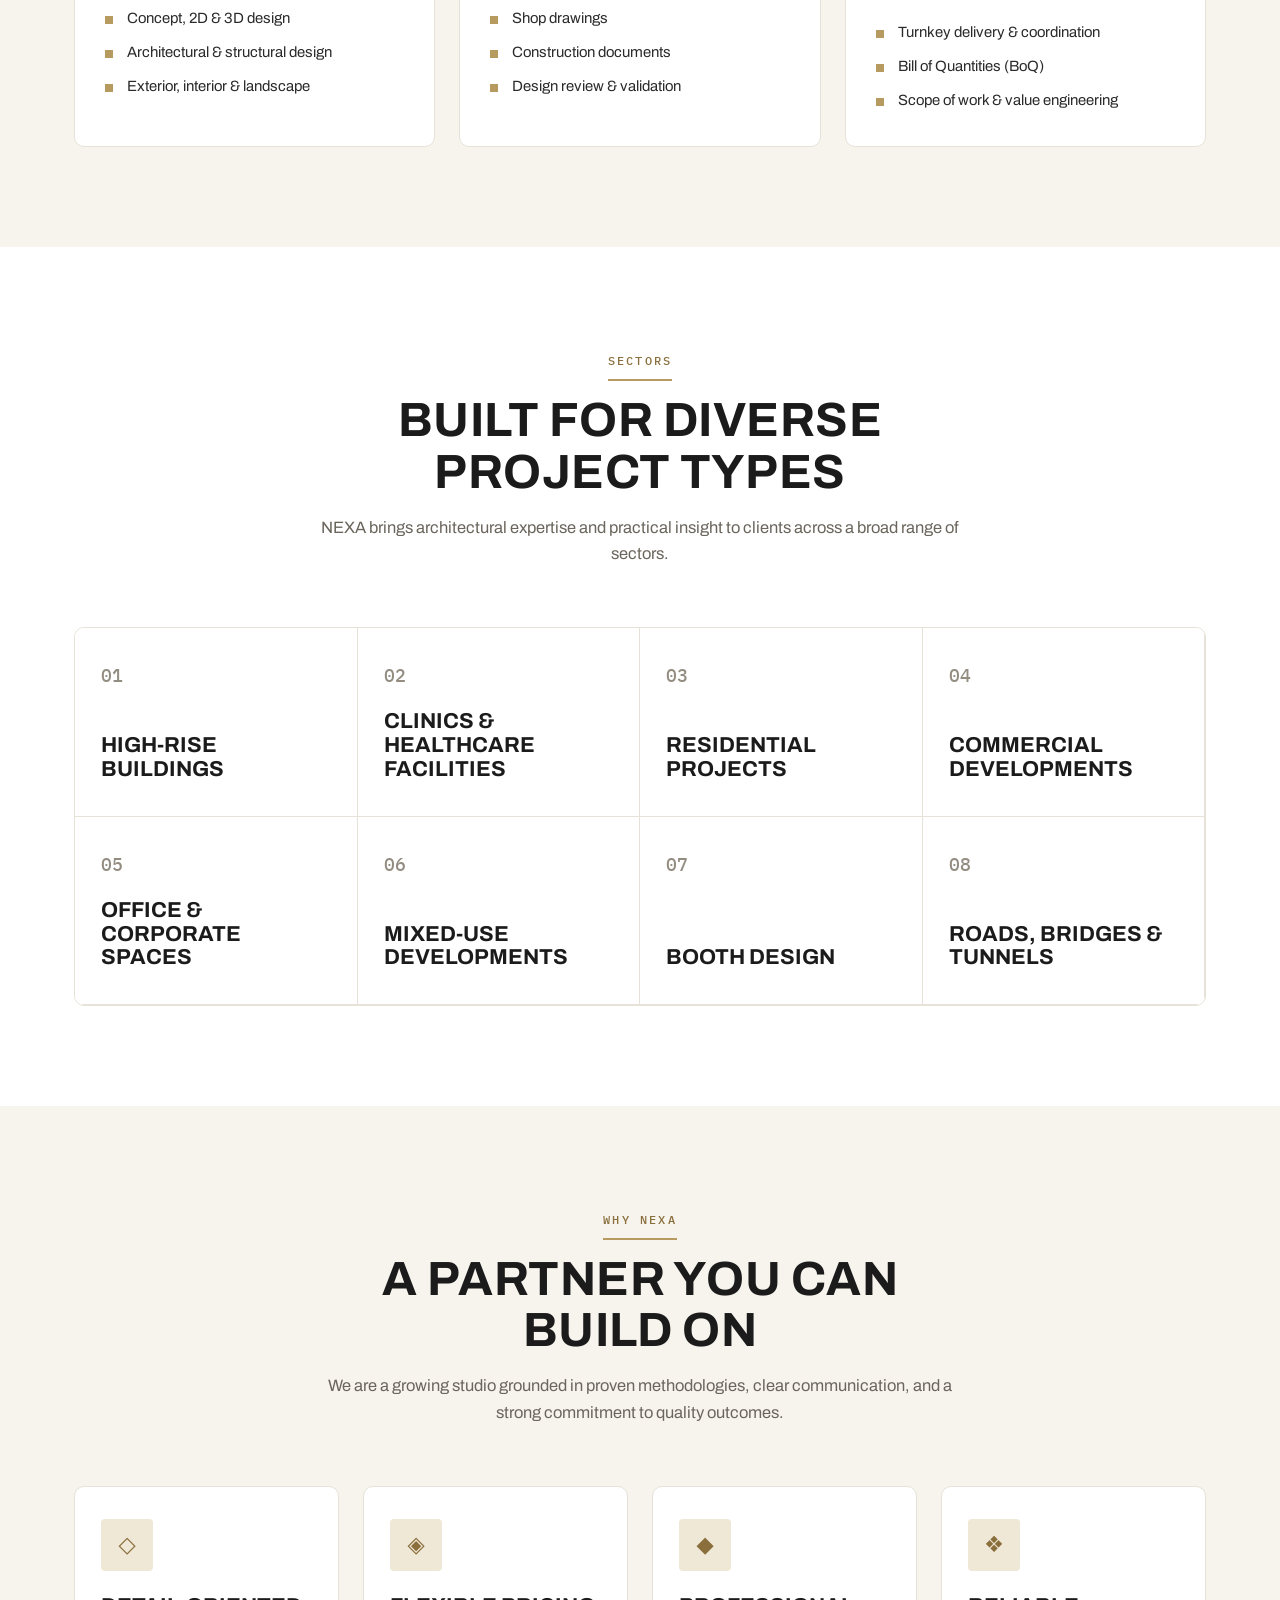
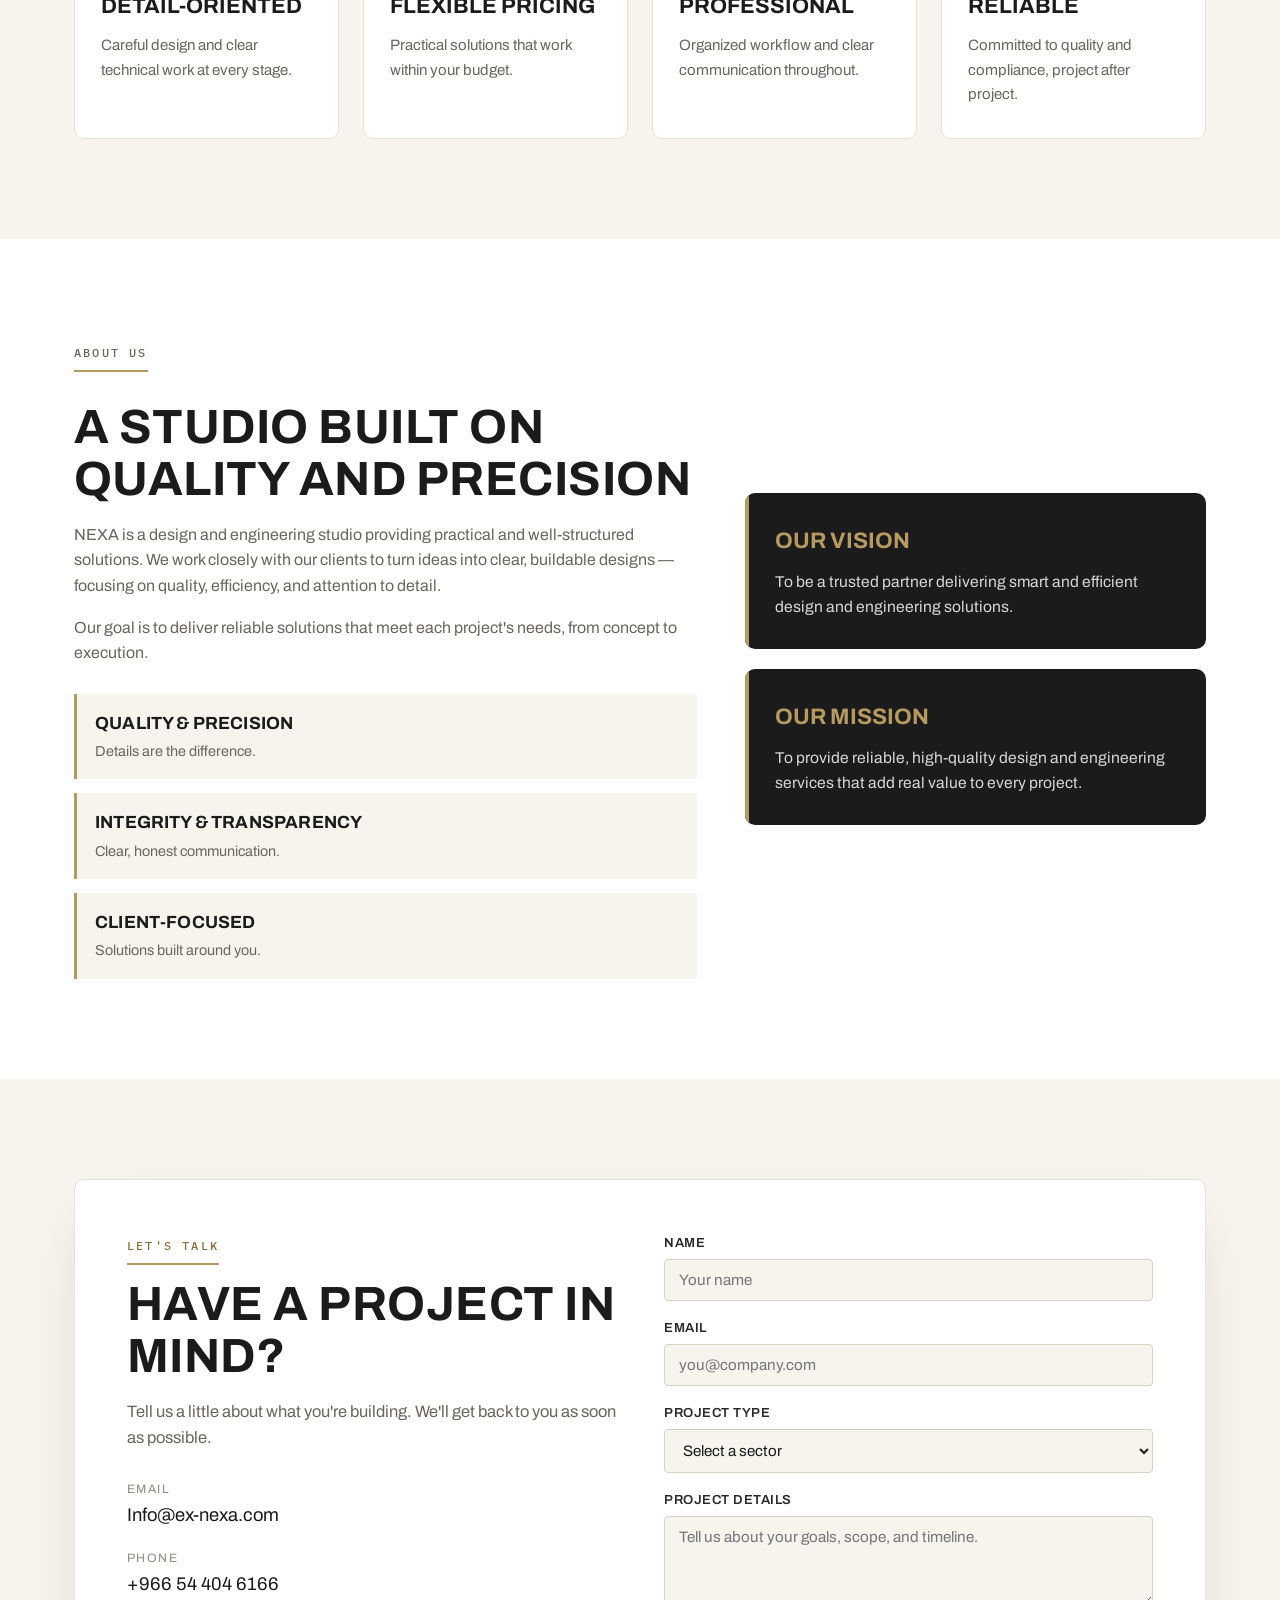
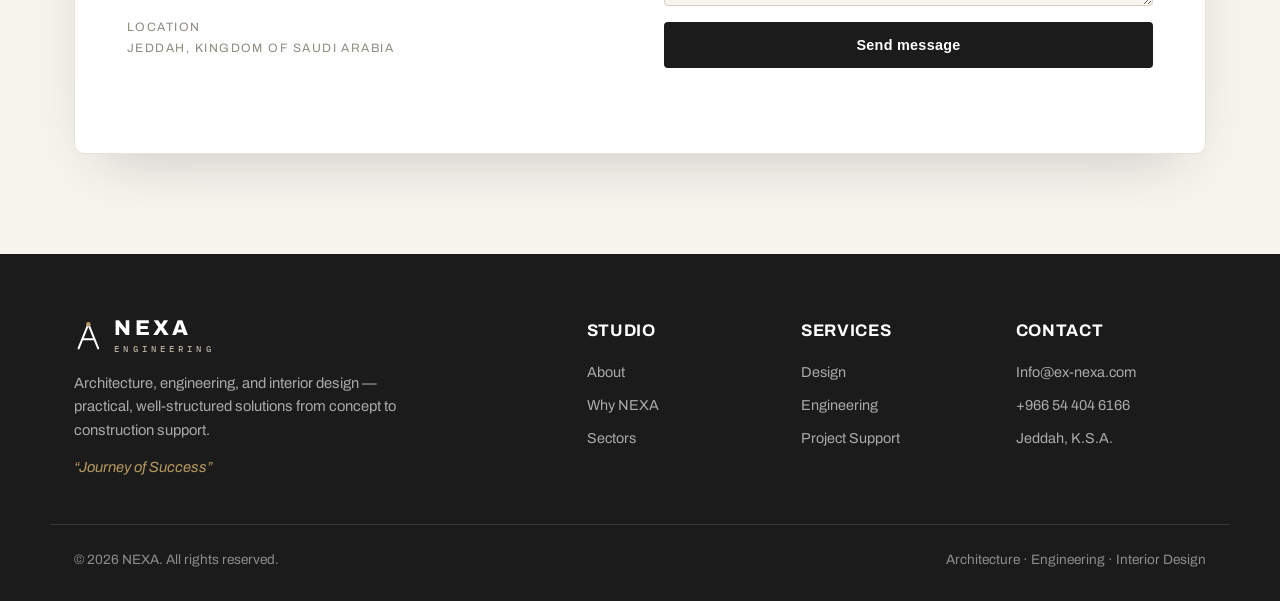
==== commit d34a2405: "Apply NEXA Engineering brand identity (Brand Sheet V1.0) Rebrand the site to the new NEXA Engineerin" ====
--- a/index.html
+++ b/index.html
@@ -3,21 +3,31 @@
 <head>
   <meta charset="UTF-8" />
   <meta name="viewport" content="width=device-width, initial-scale=1.0" />
-  <meta name="description" content="NEXA is a design and engineering studio delivering practical, well-structured solutions — from concept to construction support. Based in Jeddah, K.S.A." />
-  <meta name="theme-color" content="#1f1f1f" />
-  <title>NEXA — Design &amp; Engineering Studio</title>
+  <meta name="description" content="NEXA Engineering — architecture, engineering, and interior design. Practical, well-structured solutions from concept to construction support. Jeddah, K.S.A." />
+  <meta name="theme-color" content="#1B1B1B" />
+  <title>NEXA Engineering — Architecture · Engineering · Interior Design</title>
   <link rel="preconnect" href="https://fonts.googleapis.com" />
   <link rel="preconnect" href="https://fonts.gstatic.com" crossorigin />
-  <link href="https://fonts.googleapis.com/css2?family=Inter:wght@400;500;600;700&family=Barlow+Condensed:wght@500;600;700&family=Cairo:wght@400;500;600;700&display=swap" rel="stylesheet" />
+  <link href="https://fonts.googleapis.com/css2?family=Archivo:ital,wght@0,400;0,500;0,600;0,700;0,800;1,400;1,500&family=IBM+Plex+Mono:wght@400;500;600&family=Cairo:wght@400;500;600;700&display=swap" rel="stylesheet" />
   <link rel="stylesheet" href="styles.css" />
-  <link rel="icon" href="assets/favicon.png" />
+  <link rel="icon" type="image/svg+xml" href="assets/favicon.svg" />
+  <link rel="icon" type="image/png" href="assets/favicon.png" />
 </head>
 <body>
   <!-- Header -->
   <header class="site-header" id="header">
     <div class="container header-inner">
-      <a href="#home" class="logo" aria-label="NEXA home">
-        <img src="assets/nexa-logo-dark.png" alt="NEXA" class="logo-img" />
+      <a href="#home" class="logo" aria-label="NEXA Engineering — home">
+        <svg class="logo-mark" viewBox="0 0 44 52" fill="none" aria-hidden="true" focusable="false">
+          <path d="M22 8 L7 45" stroke="currentColor" stroke-width="3.1" stroke-linecap="round" />
+          <path d="M22 8 L37 45" stroke="currentColor" stroke-width="3.1" stroke-linecap="round" />
+          <path d="M14 31 L30 31" stroke="currentColor" stroke-width="3.1" stroke-linecap="round" />
+          <circle cx="22" cy="8" r="3.4" fill="var(--gold)" />
+        </svg>
+        <span class="logo-type">
+          <span class="logo-word">NEXA</span>
+          <span class="logo-tag">ENGINEERING</span>
+        </span>
       </a>
       <div class="header-right">
         <nav class="nav" id="nav">
@@ -40,7 +50,7 @@
     <section class="hero" id="home">
       <div class="container hero-inner">
         <div class="hero-copy">
-          <p class="eyebrow reveal" data-en="Design &amp; Engineering Studio · Jeddah, K.S.A." data-ar="استوديو تصميم وهندسة · جدة، المملكة العربية السعودية">Design &amp; Engineering Studio · Jeddah, K.S.A.</p>
+          <p class="eyebrow reveal" data-en="Architecture · Engineering · Interior Design · Jeddah, K.S.A." data-ar="عمارة · هندسة · تصميم داخلي · جدة، المملكة العربية السعودية">Architecture · Engineering · Interior Design · Jeddah, K.S.A.</p>
           <h1 class="hero-title reveal" id="heroTitle">
             From concept to<br />
             construction, <span class="gold">built right</span>.
@@ -251,8 +261,19 @@
   <footer class="site-footer">
     <div class="container footer-inner">
       <div class="footer-brand">
-        <img src="assets/nexa-logo-white.png" alt="NEXA" class="footer-logo" />
-        <p data-en="A design &amp; engineering studio delivering practical, well-structured solutions — from concept to construction support." data-ar="استوديو تصميم وهندسة يقدّم حلولاً عملية ومنظّمة — من الفكرة إلى دعم التنفيذ.">A design &amp; engineering studio delivering practical, well-structured solutions — from concept to construction support.</p>
+        <a href="#home" class="logo footer-logo" aria-label="NEXA Engineering — home">
+          <svg class="logo-mark" viewBox="0 0 44 52" fill="none" aria-hidden="true" focusable="false">
+            <path d="M22 8 L7 45" stroke="currentColor" stroke-width="3.1" stroke-linecap="round" />
+            <path d="M22 8 L37 45" stroke="currentColor" stroke-width="3.1" stroke-linecap="round" />
+            <path d="M14 31 L30 31" stroke="currentColor" stroke-width="3.1" stroke-linecap="round" />
+            <circle cx="22" cy="8" r="3.4" fill="var(--gold)" />
+          </svg>
+          <span class="logo-type">
+            <span class="logo-word">NEXA</span>
+            <span class="logo-tag">ENGINEERING</span>
+          </span>
+        </a>
+        <p data-en="Architecture, engineering, and interior design — practical, well-structured solutions from concept to construction support." data-ar="عمارة وهندسة وتصميم داخلي — حلول عملية ومنظّمة من الفكرة إلى دعم التنفيذ.">Architecture, engineering, and interior design — practical, well-structured solutions from concept to construction support.</p>
         <p class="footer-tagline" data-en="“Journey of Success”" data-ar="«رحلة نجاح»">“Journey of Success”</p>
       </div>
       <div class="footer-cols">
@@ -278,7 +299,7 @@
     </div>
     <div class="container footer-bottom">
       <p><span>© <span id="year"></span> </span><span data-en="NEXA. All rights reserved." data-ar="نكسا. جميع الحقوق محفوظة.">NEXA. All rights reserved.</span></p>
-      <p data-en="Design &amp; Engineering Studio" data-ar="استوديو تصميم وهندسة">Design &amp; Engineering Studio</p>
+      <p data-en="Architecture · Engineering · Interior Design" data-ar="عمارة · هندسة · تصميم داخلي">Architecture · Engineering · Interior Design</p>
     </div>
   </footer>
 
--- a/styles.css
+++ b/styles.css
@@ -1,26 +1,29 @@
-/* ===== NEXA — Design & Engineering Studio ===== */
+/* ===== NEXA Engineering — Brand Sheet V1.0 ===== */
+/* Charcoal #1B1B1B · Champagne #B79A5F · Warm White #F7F4EE */
+/* Archivo (corporate · headings & body) · IBM Plex Mono (technical · data) */
 :root {
-  --bg: #f4f4f4;
+  --bg: #f7f4ee;            /* warm white — page */
   --bg-white: #ffffff;
   --surface: #ffffff;
-  --ink: #1f1f1f;
-  --ink-2: #2b2b2b;
-  --charcoal: #272727;
-  --muted: #6a6a6a;
-  --muted-2: #8c8c8c;
-  --line: #e2e2e2;
-  --line-strong: #d3d3d3;
-  --gold: #e0a52c;          /* brand accent — richer amber */
-  --gold-deep: #b47d18;     /* legible amber for text/underlines */
-  --gold-soft: #f6e9c8;
-  --gray-block: #d7d7d7;
+  --ink: #1b1b1b;           /* charcoal */
+  --ink-2: #2a2a2a;
+  --charcoal: #1b1b1b;
+  --muted: #6b665d;
+  --muted-2: #928c81;
+  --line: #e7e2d7;
+  --line-strong: #d8d2c5;
+  --gold: #b79a5f;          /* champagne — thin lines & pivot accents only */
+  --gold-deep: #8a6e3b;     /* legible champagne for text/underlines */
+  --gold-soft: #efe8d7;
+  --gray-block: #dad5cb;
   --radius: 4px;
   --radius-lg: 10px;
   --maxw: 1180px;
-  --shadow: 0 24px 60px -28px rgba(31, 31, 31, 0.28);
-  --shadow-sm: 0 10px 30px -18px rgba(31, 31, 31, 0.35);
-  --font: "Inter", system-ui, -apple-system, Segoe UI, Roboto, sans-serif;
-  --display: "Barlow Condensed", "Arial Narrow", var(--font);
+  --shadow: 0 24px 60px -28px rgba(27, 27, 27, 0.26);
+  --shadow-sm: 0 10px 30px -18px rgba(27, 27, 27, 0.32);
+  --font: "Archivo", system-ui, -apple-system, Segoe UI, Roboto, sans-serif;
+  --display: "Archivo", "Arial Narrow", var(--font);
+  --mono: "IBM Plex Mono", ui-monospace, SFMono-Regular, Menlo, monospace;
 }
 
 * { box-sizing: border-box; margin: 0; padding: 0; }
@@ -66,9 +69,20 @@
   border-bottom-color: var(--line); padding: 12px 0;
 }
 .header-inner { display: flex; align-items: center; justify-content: space-between; }
-.logo { display: inline-flex; align-items: center; }
-.logo-img { height: 30px; width: auto; }
-.site-header.scrolled .logo-img { height: 26px; }
+
+/* ===== Logo lockup (compass-"A" mark + wordmark) ===== */
+.logo { display: inline-flex; align-items: center; gap: 11px; color: var(--ink); }
+.logo-mark { height: 36px; width: auto; color: var(--ink); transition: height .3s ease; }
+.site-header.scrolled .logo-mark { height: 31px; }
+.logo-type { display: flex; flex-direction: column; line-height: 1; }
+.logo-word {
+  font-family: "Archivo", system-ui, sans-serif; font-weight: 800; font-size: 1.34rem;
+  letter-spacing: .16em; color: var(--ink); padding-left: .03em;
+}
+.logo-tag {
+  font-family: "IBM Plex Mono", ui-monospace, monospace; font-weight: 500; font-size: 0.56rem;
+  letter-spacing: .46em; color: var(--muted); margin-top: 5px; padding-left: .06em;
+}
 
 .header-right { display: flex; align-items: center; gap: 16px; }
 .lang-toggle {
@@ -111,8 +125,8 @@
 .hero-inner { position: relative; z-index: 2; }
 .hero-copy { max-width: 720px; padding-bottom: 70px; }
 .eyebrow {
-  display: inline-block; font-family: var(--display); font-weight: 600; letter-spacing: .14em;
-  text-transform: uppercase; font-size: 0.86rem; color: var(--ink);
+  display: inline-block; font-family: var(--mono); font-weight: 500; letter-spacing: .18em;
+  text-transform: uppercase; font-size: 0.76rem; color: var(--gold-deep);
   padding-bottom: 8px; border-bottom: 2px solid var(--gold);
 }
 .hero-title { font-family: var(--display); font-weight: 700; font-size: clamp(2.6rem, 7vw, 5rem); line-height: 1.0; margin: 28px 0 22px; letter-spacing: 0.01em; text-transform: uppercase; }
@@ -125,8 +139,8 @@
 .hero-stats { display: grid; grid-template-columns: repeat(4, 1fr); }
 .stat { padding: 34px 20px; text-align: center; border-right: 1px solid rgba(255,255,255,0.1); }
 .stat:last-child { border-right: 0; }
-.stat-num { display: block; font-family: var(--display); font-weight: 700; font-size: clamp(1.9rem, 4vw, 2.6rem); color: var(--gold); line-height: 1; }
-.stat-label { font-size: 0.82rem; color: #b9b9b9; letter-spacing: .04em; margin-top: 8px; display: block; }
+.stat-num { display: block; font-family: var(--mono); font-weight: 600; font-size: clamp(1.8rem, 4vw, 2.5rem); color: var(--gold); line-height: 1; }
+.stat-label { font-family: var(--mono); font-size: 0.72rem; text-transform: uppercase; color: #b4ac9d; letter-spacing: .14em; margin-top: 10px; display: block; }
 
 /* ===== Sections ===== */
 .section { padding: 100px 0; }
@@ -146,7 +160,7 @@
 .card::before { content: ""; position: absolute; top: 0; left: 0; width: 100%; height: 4px; background: var(--gold); transform: scaleX(0); transform-origin: left; transition: transform .3s ease; }
 .card:hover { transform: translateY(-6px); border-color: var(--line-strong); box-shadow: var(--shadow-sm); }
 .card:hover::before { transform: scaleX(1); }
-.card-num { font-family: var(--display); font-weight: 700; font-size: 2.4rem; color: var(--gold-deep); line-height: 1; margin-bottom: 16px; }
+.card-num { font-family: var(--mono); font-weight: 500; font-size: 1.5rem; color: var(--gold-deep); line-height: 1; margin-bottom: 16px; letter-spacing: .02em; }
 .card h3 { font-family: var(--display); font-size: 1.5rem; text-transform: uppercase; letter-spacing: .01em; margin-bottom: 12px; }
 .card p { color: var(--muted); font-size: 0.96rem; margin-bottom: 18px; }
 .card-list { list-style: none; display: flex; flex-direction: column; gap: 10px; }
@@ -163,7 +177,7 @@
 .sector:hover { background: var(--ink); }
 .sector:hover .sector-num { color: var(--gold); }
 .sector:hover h3 { color: #fff; }
-.sector-num { font-family: var(--display); font-weight: 700; font-size: 1.4rem; color: var(--muted-2); transition: color .3s ease; }
+.sector-num { font-family: var(--mono); font-weight: 500; font-size: 1.1rem; color: var(--muted-2); transition: color .3s ease; letter-spacing: .02em; }
 .sector h3 { font-family: var(--display); font-size: 1.35rem; text-transform: uppercase; line-height: 1.1; transition: color .3s ease; margin-top: 20px; }
 
 /* ===== Why NEXA ===== */
@@ -207,7 +221,7 @@
   background: var(--bg); border: 1px solid var(--line-strong); border-radius: var(--radius);
   padding: 12px 14px; color: var(--ink); font-family: inherit; font-size: 0.95rem; transition: border-color .2s ease, box-shadow .2s ease, background .2s ease;
 }
-.field input:focus, .field select:focus, .field textarea:focus { outline: none; border-color: var(--ink); background: #fff; box-shadow: 0 0 0 3px rgba(248,216,88,0.35); }
+.field input:focus, .field select:focus, .field textarea:focus { outline: none; border-color: var(--ink); background: #fff; box-shadow: 0 0 0 3px rgba(183,154,95,0.30); }
 .field textarea { resize: vertical; }
 .field.invalid input, .field.invalid textarea { border-color: #d94a4a; }
 .form-note { font-size: 0.9rem; min-height: 1.2em; }
@@ -217,7 +231,10 @@
 /* ===== Footer ===== */
 .site-footer { background: var(--ink); color: #cfcfcf; padding: 64px 0 30px; }
 .footer-inner { display: grid; grid-template-columns: 1.5fr 2fr; gap: 48px; padding-bottom: 44px; }
-.footer-logo { height: 30px; width: auto; margin-bottom: 18px; }
+.footer-logo { margin-bottom: 18px; color: #fff; }
+.footer-logo .logo-mark { height: 34px; color: #fff; }
+.footer-logo .logo-word { color: #fff; }
+.footer-logo .logo-tag { color: #b4ac9d; }
 .footer-brand p { color: #a9a9a9; font-size: 0.92rem; max-width: 340px; }
 .footer-tagline { font-family: var(--display); font-style: italic; color: var(--gold) !important; font-size: 1.05rem; margin-top: 14px; }
 .footer-cols { display: grid; grid-template-columns: repeat(3, 1fr); gap: 24px; }
